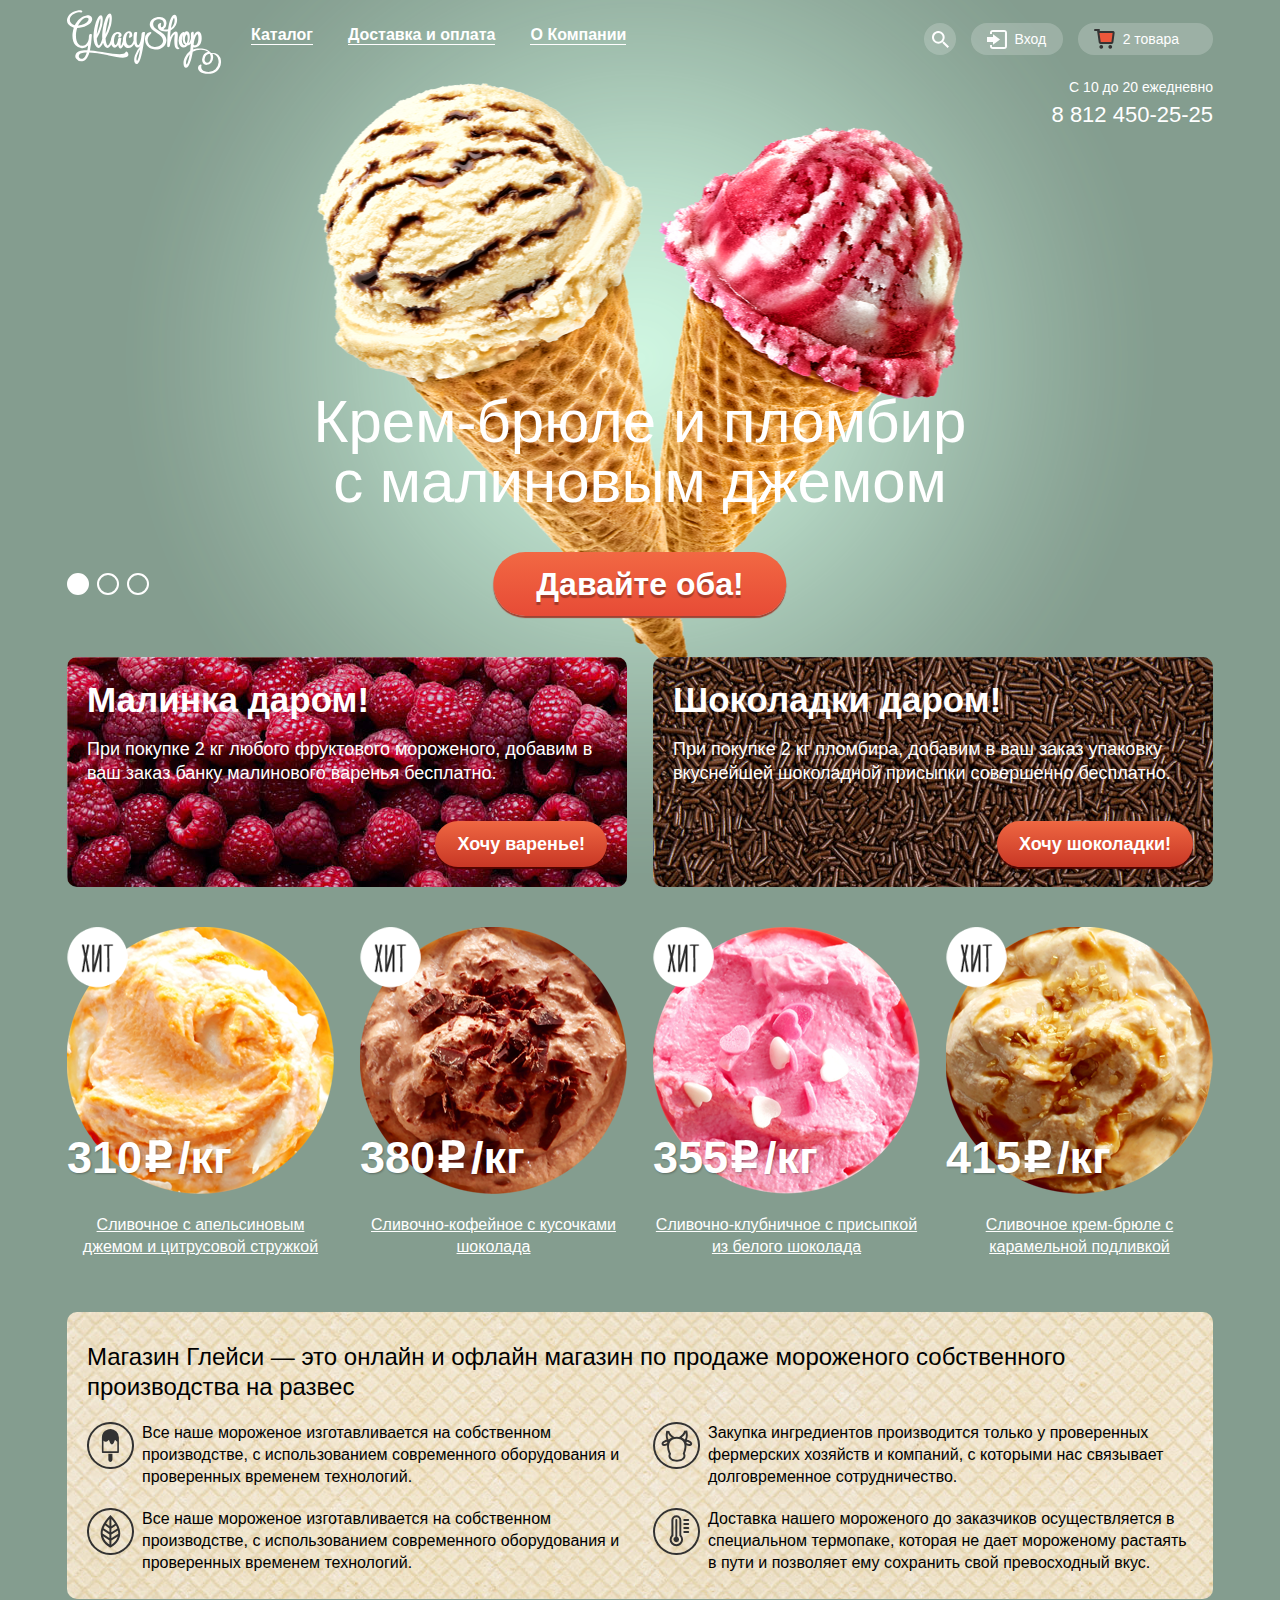
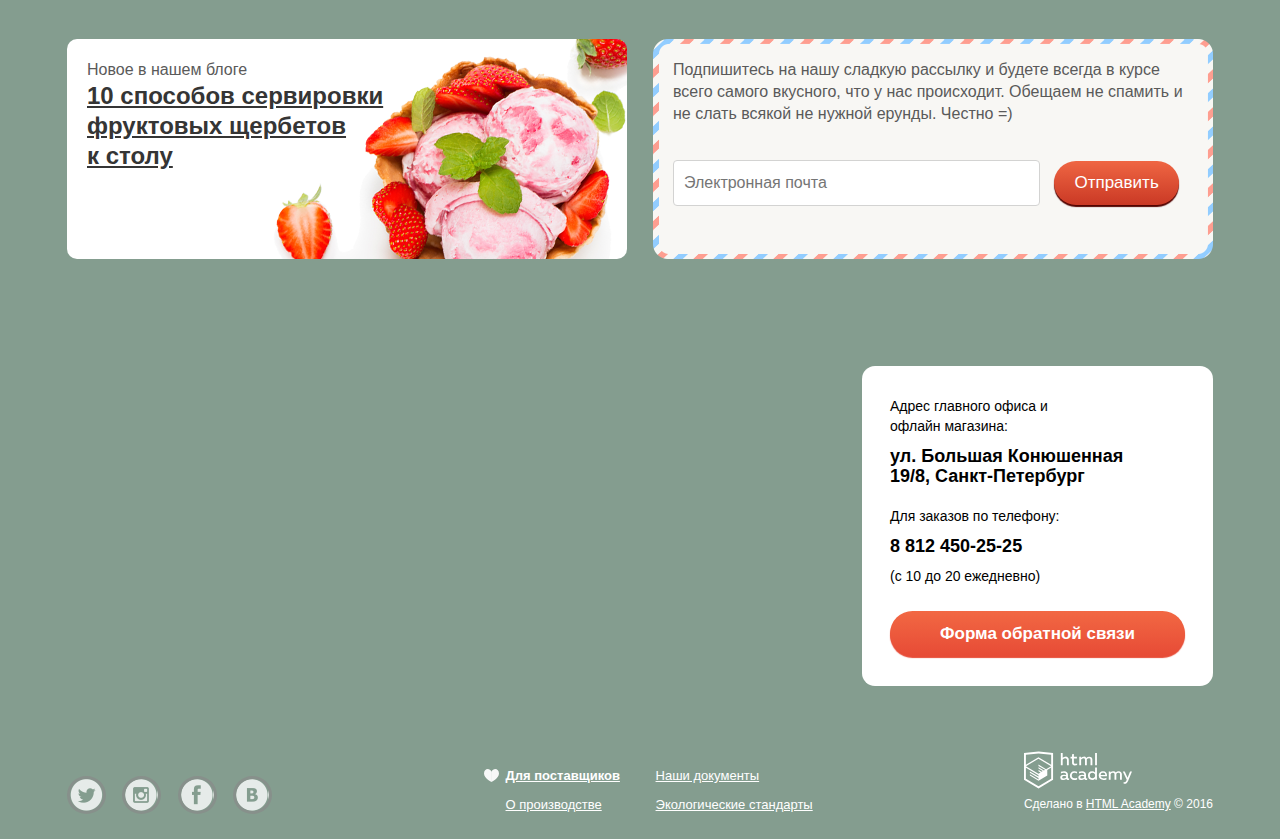
==== index.html @ 2c624aba "test" ====
<!DOCTYPE html>
<html lang="ru">
    <head>
        <meta charset="utf-8">
        <meta http-equiv="X-UA-Compatible" content="IE=edge">
        <title>Глейси - Главная</title>
        <link href="css/normalize.css" type="text/css" rel="stylesheet">
        <link rel="stylesheet" href="css/style.css">
    </head>
    <body class="index">

        <header class="main-header clear-fix">
            <div class="column-left clear-fix">
                <div class="logo column-left">
                    <img src="img/logo_gllacy.svg" width="154" height="64" alt="Глейси">
                </div> 
                <nav class="main-navigation column-left">
                    <ul class="main-menu">
                        <li class="main-menu-item menu-catalog">
                            <a href="#">Каталог</a>
                            <ul class="sub-menu">
                                <li><a href="#">Новинки</a></li>
                                <li><a href="catalog.html">Сливочное</a></li>
                                <li><a href="#">Щербеты</a></li>
                                <li><a href="#">Фруктовый лед</a></li>
                                <li><a href="#">Мелорин</a></li>
                            </ul>
                        </li>
                        <li class="main-menu-item"><a href="#">Доставка и оплата</a></li>
                        <li class="main-menu-item"><a href="#">О Компании</a></li>
                    </ul>
                </nav>
            </div>

            <div class="column-right">
                <div class="search-form-container">
                    <button class="search-form">
                        <form action="https://echo.htmlacademy.ru" method="post">
                            <input type="search" name="search-item" placeholder="Что ищем?">
                            <div class="dictation">Что ищем?</div>
                        </form>
                    </button>
                </div>

                <div class="user-account-container">
                    <button class="user-account">Вход
                        <form action="https://echo.htmlacademy.ru" method="post">
                            <input type="mail" name="user-mail" placeholder="Электронная почта">
                            <div class="dictation mail">Электронная почта</div>
                            <input type="password" name="user-password" placeholder="Пароль">
                            <div class="dictation password">Пароль</div>
                            <input class="btn" type="submit" value="Войти">
                            <a href="#">Забыли пароль?</a>
                            <a href="#">Новая регистрация</a>
                        </form>
                    </button>
                </div>

                <div class="user-cart-container">
                    <button class="user-cart">2 товара
                        <div class="user-cart-items clear-fix">
                            <table>
                                <tr class="user-cart-item">
                                    <td class="user-cart-item-remouve"></td>
                                    <td class="user-cart-item-image image1"></td>
                                    <td class="user-cart-item-title">Пломбир с апельсиновым джемом</td>
                                    <td class="user-cart-item-count">1,5 кг <span class="price">х 200 руб.</span></td>
                                    <td class="user-cart-item-price">300 руб.</td>
                                </tr>
                                <tr class="user-cart-item">
                                    <td class="user-cart-item-remouve"></td>
                                    <td class="user-cart-item-image image2"></td>
                                    <td class="user-cart-item-title">Клубничный пломбир с присыпкой из белого шоколада</td>
                                    <td class="user-cart-item-count">1,5 кг <span class="price">х 300 руб.</span></td>
                                    <td class="user-cart-item-price">450 руб.</td>
                                </tr>
                            </table>
                            <div class="user-cart-items-summary">
                                Итого: <span class="price">750</span> руб.
                            </div>
                            <a class="btn" href="#">Оформить заказ</a>
                        </div>
                    </button>
                </div>

                <div class="header-contacts">
                    <div class="date-range">С 10 до 20 ежедневно</div>
                    <div class="phone">8 812 450-25-25</div>
                </div>
            </div>
        </header>

        <main class="main-content">

            <div class="slider">
                <figure class="slider-image">
                    <img src="img/slide_1.png" width="1045" height="881" alt="Крем-брюле и пломбир с малиновым джемом">
                    <figcaption>Крем-брюле и пломбир с малиновым джемом</figcaption>
                </figure>
                <figure class="slider-image hidden">
                    <img src="img/slide_2.png" width="1046" height="845" alt="Шоколадный пломбир и лимонный сорбет">
                    <figcaption>Шоколадный пломбир и лимонный сорбет</figcaption>
                </figure>
                <figure class="slider-image hidden">
                    <img src="img/slide_3.png" width="1046" height="838" alt="Пломбир с помадкой и клубничный щербет">
                    <figcaption>Пломбир с помадкой и клубничный щербет</figcaption>
                </figure>
                <ul class="slider-toggle">
                    <li class="active"><a href="#"></a></li>
                    <li><a href="#"></a></li>
                    <li><a href="#"></a></li>
                </ul>
                <a href="#" class="btn slider-button">Давайте оба!</a>
            </div>

            <div class="promo-row clear-fix">
                <article class="column-left promo-item promo-1">
                    <h2 class="promo-title">Малинка даром!</h2>
                    <p class="promo-description">При покупке 2 кг любого фруктового мороженого, добавим в ваш заказ банку малинового варенья бесплатно.</p>
                    <a class="btn promo-button" href="#">Хочу варенье!</a>
                </article>
                <article class="column-right promo-item promo-2">
                    <h2 class="promo-title">Шоколадки даром!</h2>
                    <p class="promo-description">При покупке 2 кг пломбира, добавим в ваш заказ упаковку вкуснейшей шоколадной присыпки совершенно бесплатно.</p>
                    <a href="#" class="btn promo-button">Хочу шоколадки!</a>
                </article>
            </div>

            <div class="goods-row clear-fix">
                <article class="goods-item">
                    <div class="goods-item-hit"></div>
                    <img src="img/goods_item_1.png" width="267" height="267" alt="Сливочное с апельсиновым джемом и цитрусовой стружкой">
                    <div class="goods-item-price">
                        <span class="goods-item-price-value">310</span>
                        <span class="goods-item-price-valute rouble"></span>
                        <span class="goods-item-unity">/кг</span>
                    </div>
                    <a class="goods-item-title" href="#">Сливочное с апельсиновым джемом и цитрусовой стружкой</a>
                    <a class="quick-view" href="#quick_view">Быстрый просмотр</a>
                </article>

                <article class="goods-item">
                    <div class="goods-item-hit"></div>
                    <img src="img/goods_item_2.png" width="267" height="267" alt="Сливочно-кофейное с кусочками шоколада">
                    <div class="goods-item-price">
                        <span class="goods-item-price-value">380</span>
                        <span class="goods-item-price-valute rouble"></span>
                        <span class="goods-item-unity">/кг</span>
                    </div>
                    <a class="goods-item-title" href="#">Сливочно-кофейное с кусочками шоколада</a>
                    <a class="quick-view" href="#quick_view">Быстрый просмотр</a>
                </article>

                <article class="goods-item">
                    <div class="goods-item-hit"></div>
                    <img src="img/goods_item_3.png" width="267" height="267" alt="Сливочно-клубничное с присыпкой из белого шоколада">
                    <div class="goods-item-price">
                        <span class="goods-item-price-value">355</span>
                        <span class="goods-item-price-valute rouble"></span>
                        <span class="goods-item-unity">/кг</span>
                    </div>
                    <a class="goods-item-title" href="#">Сливочно-клубничное с присыпкой из белого шоколада</a>
                    <a class="quick-view" href="#quick_view">Быстрый просмотр</a>
                </article>

                <article class="goods-item">
                    <div class="goods-item-hit"></div>
                    <img src="img/goods_item_4.png" width="267" height="267" alt="Сливочное крем-брюле с карамельной подливкой">
                    <div class="goods-item-price">
                        <span class="goods-item-price-value">415</span>
                        <span class="goods-item-price-valute rouble"></span>
                        <span class="goods-item-unity">/кг</span>
                    </div>
                    <a class="goods-item-title" href="#">Сливочное крем-брюле с карамельной подливкой</a>
                    <a class="quick-view" href="#quick_view">Быстрый просмотр</a>
                </article>
            </div>

            <div class="shop-advantage">
                <p class="shop-advantage-main">Магазин Глейси  — это онлайн и офлайн магазин по продаже мороженого собственного производства на развес</p> 
                <ul class="clear-fix">
                    <li class="column-left">
                        <p class="shop-advantage-item icecream">Все наше мороженое изготавливается на собственном производстве, с использованием современного оборудования и проверенных временем технологий.</p>
                        <p class="shop-advantage-item leaf">Все наше мороженое изготавливается на собственном производстве, с использованием современного оборудования и проверенных временем технологий.</p>
                    </li>
                    <li class="column-right">
                        <p class="shop-advantage-item cow">Закупка ингредиентов  производится только у проверенных фермерских хозяйств и компаний, с которыми нас связывает долговременное сотрудничество.</p>
                        <p class="shop-advantage-item thermometer">Доставка нашего мороженого до заказчиков осуществляется в специальном термопаке, которая не дает мороженому растаять в пути и позволяет ему сохранить свой превосходный вкус.</p>
                    </li>
                </ul>
            </div>

            <div class="promo-row clear-fix">
                <div class="column-left promo-item promo-item-news">
                    <div>Новое в нашем блоге</div>
                    <a href="#">10  способов сервировки<br>фруктовых щербетов<br>к столу</a>
                </div>
                <div class="column-right promo-item promo-item-delivery">
                    <p>Подпишитесь на нашу сладкую рассылку и будете всегда в курсе всего самого вкусного, что у нас происходит. Обещаем не спамить и не слать всякой не нужной ерунды. Честно =)</p>
                    <form action="https://echo.htmlacademy.ru" method="post">
                        <input type="mail" name="user-mail" placeholder="Электронная почта">
                        <div class="dictation email">Электронная почта</div>
                        <button class="btn" type="submit">Отправить</button>
                    </form>
                </div>
            </div>

            <div class="map">
                <div class="map-container">
                    <iframe src="https://www.google.com/maps/embed?pb=!1m18!1m12!1m3!1d1998.598942412363!2d30.32089461564032!3d59.938796869048495!2m3!1f0!2f0!3f0!3m2!1i1024!2i768!4f13.1!3m3!1m2!1s0x4696310fca5ba729%3A0xea9c53d4493c879f!2zQm9sc2hheWEgS29ueXVzaGVubmF5YSB1bC4sIDE5LCBTYW5rdC1QZXRlcmJ1cmcsIOGDoOGDo-GDoeGDlOGDl-GDmCwgMTkxMTg2!5e0!3m2!1ska!2sge!4v1455931207963" width="1200" height="430" frameborder="0" style="border:0" allowfullscreen></iframe>
                </div>
                <div class="map-contacts">
                    <p class="map-contacts-address">
                        Адрес главного офиса и<br>
                        офлайн магазина:
                        <span>ул. Большая Конюшенная<br>
                        19/8, Санкт-Петербург</span>
                    </p>
                    <p class="map-contacts-phone">
                        Для заказов по телефону:
                        <span>8 812 450-25-25</span>
                        (с 10 до 20 ежедневно)
                    </p>
                    <button class="btn feedback">Форма обратной связи</button>
                </div>
            </div>
        </main>
        
        <footer class="main-footer clear-fix">

            <ul class="footer-social column-left">
                <li class="social-btn social-btn-twit"><a href="#">Твиттер</a></li>
                <li class="social-btn social-btn-inst"><a href="#">Инстаграм</a></li>
                <li class="social-btn social-btn-fb"><a href="#">Фейсбук</a></li>
                <li class="social-btn social-btn-vk"><a href="#">Вконтакте</a></li>
            </ul>

            <ul class="footer-info">
                <li>
                    <a href="#">Для поставщиков</a>
                    <a href="#">О производстве</a>
                </li>
                <li>
                    <a href="#">Наши документы</a>
                    <a href="#">Экологические стандарты</a>
                </li>
            </ul>

            <div class="footer-logo column-right">
                <a href="https://htmlacademy.ru">
                    <img src="img/log_htmlacademy.svg" width="108" height="38" alt="HTML Academy">
                </a>
                <p>Сделано в <a href="https://htmlacademy.ru">HTML Academy</a> © 2016</p>
            </div>

        </footer>

        <div class="modal-window" id="feedback-form">
            <div class="modal-content">
                <div class="close"></div>
                <p>Мы обязательно вам ответим!</p>
                <form action="https://echo.htmlacademy.ru" method="post" class="clear-fix">
                    <input type="text" name="user-name" placeholder="Как вас зовут?">
                    <div class="dictation user-name">Как вас зовут?</div>
                    <input type="mail" name="user-mail" placeholder="Ваша почта для ответа?">
                    <div class="dictation user-mail">Ваша почта для ответа?</div>
                    <textarea name="user-message" placeholder="Напишите что-нибудь..."></textarea>
                    <div class="dictation user-message">Напишите что-нибудь...</div>
                    <button type="submit">Отправить</button>
                </form>
            </div>
        </div>

        <script src="js/script.js"></script>
    </body>
</html>
---- css/style.css ----
.column-left {
    float: left;
}

.column-right {
    float: right;
}

.clear-fix:after {
    content: '';
    display: table;
    clear: both;
}

.hidden {
    display: none;
}

body {
    font-size: 16px;
    line-height: 22px;
    color: #000000;
    font-weight: normal;
    font-family: Roboto, Arial, sans-serif;
    padding-left: 27px;
    padding-right: 27px;
    width: 1146px;
    margin: 0 auto;
    background-color: #849d8f;
}

.index h2 {
    font-size: 35px;
    line-height: 43px;
    color: #ffffff;
    font-weight: bold;
}

.catalog h1 {
    font-size: 35px;
    line-height: 45px;
    color: #ffffff;
    font-weight: bold;
}





.main-header {
    position: relative;
    z-index: 2;
}

    .main-header .column-left {
    }

    .main-header .column-right {

    }

        .main-header .logo {
            margin-right: 15px;
            width: 154px;
            height: 70px;
            position: relative;
        }

            .main-header .logo img {
                width: 154px;
                height: 64px;
                position: absolute;
                top: 10px;
            }

        .main-header .main-navigation {
        }

            .main-navigation .main-menu {
                list-style-type: none;
                margin: 0;
                padding: 0;
                font-size: 0;
            }

                .main-menu .main-menu-item {
                    display: inline-block;
                    vertical-align: top;
                    padding: 19px 0;
                    line-height: 0;
                    position: relative;
                    margin-right: 5px;
                }

                .main-menu-item>a:after {
                    content: '';
                    display: block;
                    height: 1px;
                    box-shadow: 0 -4px 0 0 #fff;
                }

                .main-menu-item:hover>a:after {
                    content: '';
                    display: block;
                    height: 1px;
                    box-shadow: none;
                }

                .main-menu-item:hover>a {
                    background-color: #f7f6f3;
                    border-radius: 16px;
                    border-bottom: none;
                    color: #000;
                }

                .main-menu-item>a:active {
                    box-shadow: inset 0 1px 4px 0 #686868;
                }

                .main-menu-item>a {
                    display: block;
                    font-size: 16px;
                    line-height: 26px;
                    font-weight: bold;
                    color: #fff;
                    text-decoration: none;
                    padding: 3px 15px;
                }

                .main-menu .main-menu-item.active {
                    padding-top: 19px;
                    padding-bottom: 19px;
                }

                .main-menu .main-menu-item.active>a {
                    background-color: #d07058;
                    border-radius: 16px;
                    border-bottom: none;
                    color: #000;
                    
                    font-size: 16px;
                    line-height: 26px;
                    font-weight: bold;
                    color: #fff;
                    text-decoration: none;
                    cursor: pointer;
                }

                    .main-menu-item.active>a:after {
                        box-shadow: none;
                    }

                .main-menu-item:first-child {
                    z-index: 3
                }

                .main-menu-item:nth-child(2) {
                    z-index: 2;
                }

                .main-menu-item:nth-child(3) {
                    z-index: 1;
                }

                    .menu-catalog .sub-menu {
                        display: none;
                        list-style-type: none;
                        margin: 0;
                        padding: 8px 0 7px 0;

                        position: absolute;
                        top: 56px;
                        left: -7px;

                        background-color: #f8f7f4;
                        border-radius: 5px;

                        box-shadow: 0 20px 20px 0 rgba(0, 0, 0, 0.4);
                    }

                    .menu-catalog:hover .sub-menu {
                        display: block;
                    }

                        .sub-menu li {
                            font-size: 14px;
                            line-height: 24px;
                            font-weight: normal;
                            white-space: nowrap;
                            padding: 4px 21px;
                        }

                        .sub-menu li:first-child {
                            font-size: 14px;
                            line-height: 24px;
                            font-weight: bold;
                            padding-bottom: 3px;
                            margin-bottom: 3px;
                            position: relative;
                        }

                        .sub-menu li:first-child:after {
                            content: '';
                            display: block;
                            position: absolute;
                            bottom: -2px;
                            left: 6px;
                            width: 126px;
                            border-bottom: 1px solid #d1d0ce;
                        }

                        .sub-menu li:last-child {
                            padding-bottom: 0;
                        }

                            .sub-menu li a{
                                color: #000;
                                text-decoration: none;
                                
                            }

                            .sub-menu li:hover {
                                background-color: #fbded7;
                            }

                            .sub-menu li:active {
                                background-color: #f6b5a5;
                            }

                            .sub-menu li.active {
                                background-color: #d07058;
                            }

    .main-header .column-right {
        position: relative;
    }

        .main-header .search-form-container,
        .main-header .user-account-container,
        .main-header .user-cart-container {
            display: inline-block;
            vertical-align: middle;
            font-size: 0;
            line-height: 0;
            padding-top: 23px;
            padding-bottom: 15px;
        }

            .search-form-container:hover form,
            .user-account-container:hover form,
            .user-cart-container:hover .user-cart-items {
                display: block;
            }

            .main-header .search-form,
            .main-header .user-account,
            .main-header .user-cart {
                border: none;
                outline: none;
                background-color: rgba(255, 255, 255, 0.2);
            }

            .main-header .search-form {
                position: relative;
                background-image: url("../img/icon_search.svg");
                background-repeat: no-repeat;
                background-position: center;
                
                height: 32px;
                width: 32px;
                margin-right: 10px;
                border-radius: 50%;
            }

            .search-form-container:hover .search-form {
                background-image: url("../img/icon_search_hvr.svg");
                background-color: #fff;
            }

                .search-form form {
                    position: absolute;
                    z-index: 10;
                    right: 0;
                    top: 36px;

                    display: none;
                    padding: 17px 15px;
                    
                    border-radius: 5px;
                    background-color: #f8f7f4;

                    box-shadow: 0 20px 20px 0 rgba(0, 0, 0, 0.4);
                    cursor: default;
                }

                    .search-form input,
                    .user-account input[type="mail"],
                    .user-account input[type="password"] {
                        font-size: 16px;
                        line-height: 24px;
                        font-weight: bold;
                        color: #353535;

                        padding: 8px 12.5px;
                        border: 1px solid #d3d3d2;
                        border-radius: 4px;
                        width: 220px;
                    }

                    .search-form input::-webkit-input-placeholder,
                    .user-account input[type="mail"]::-webkit-input-placeholder,
                    .user-account input[type="password"]::-webkit-input-placeholder {
                        font-weight: normal;
                    }

                    .search-form input:hover,
                    .user-account input[type="mail"]:hover,
                    .user-account input[type="password"]:hover {
                        border: 2px solid #c7c6c5;
                        padding: 7px 11.5px;
                    }

                    .search-form input:focus,
                    .user-account input[type="mail"]:focus,
                    .user-account input[type="password"]:focus {
                        border: 2px solid #8fbdec;
                        padding: 7px 11.5px;
                    }

                    .search-form input:focus::-webkit-input-placeholder,
                    .user-account input[type="mail"]:focus::-webkit-input-placeholder,
                    .user-account input[type="password"]:focus::-webkit-input-placeholder {
                        color: transparent;
                    }

                    .search-form .dictation,
                    .user-account .dictation.mail,
                    .user-account .dictation.password {
                        font-size: 11px;
                        position: absolute;
                        left: 28.5px;
                        color: #8fbdec;
                        display: none;
                    }

                    .search-form .dictation {
                        top: 9px;
                    }

                    .user-account .dictation.mail {
                        top: 0;
                    }

                    .user-account .dictation.password {
                        top: 58px;
                    }

                    .search-form input:focus ~ .dictation,
                    .user-account input[type="mail"]:focus ~ .dictation.mail,
                    .user-account input[type="password"]:focus ~ .dictation.password {
                        display: block;
                    }

            .main-header .user-account {
                position: relative;
                border-radius: 16px;
                font-size: 14px;
                line-height: 24px;
                padding-top: 4px;
                padding-bottom: 4px;
                padding-right: 17px;
                padding-left: 44px;
                color: #fff;
                background-image: url("../img/icon_login.svg");
                background-repeat: no-repeat;
                background-position: 16px center;
                margin-right: 10px;
            }

            .user-account-container:hover .user-account {
                background-image: url("../img/icon_login_hvr.svg");
                background-color: #fff;
                color: #000;
            }

                .user-account form {
                    padding: 20px 16px 17px 16px;
                    background-color: #f8f7f4;
                    display: none;
                    position: absolute;
                    z-index: 10;
                    right: 0;
                    top: 36px;

                    border-radius: 5px;
                    box-shadow: 0 20px 20px 0 rgba(0, 0, 0, 0.4);
                    cursor: default;
                }

                    .user-account input[type="mail"],
                    .user-account input[type="password"] {
                        display: block;
                    }

                    .user-account input[type="mail"] {
                        margin-bottom: 15px;
                    }

                    .user-account input[type="password"] {
                        margin-bottom: 15px;
                    }

                    .user-account input[type="submit"] {
                        position: absolute;
                        left: 16px;
                        width: 102px;

                        padding: 5px 0;
                        font-size: 15px;
                        line-height: 26px;
                        font-weight: bold;

                        border: none;
                        border-radius: 18px;
                        background-image: linear-gradient(#f26843, #e54c38);
                        color: #fff;
                        box-shadow: 0 1px 1px 0 #cb695f;
                        outline: none;
                    }

                    .user-account input[type="submit"]:hover {
                        background-image: linear-gradient(#f58569, #ec6f5e);
                        box-shadow: 0 1px 1px 0 #c35348;
                    }

                    .user-account input[type="submit"]:active {
                        background-image: linear-gradient(#d84833, #e36c4b);
                        box-shadow: 0 -1px 1px #9b3527;
                    }
                

                    .user-account a {
                        display: block;
                        margin-left: 120px;
                        font-size: 13px;
                        line-height: 21px;
                        text-align: left;
                        color: #333;
                    }

                    .user-account a:hover {
                        color: #ec593c;
                    }

            .main-header .user-cart {
                position: relative;
                font-size: 14px;
                line-height: 24px;
                padding-top: 4px;
                padding-bottom: 4px;
                padding-right: 34px;
                padding-left: 45px;
                border-radius: 16px;
                color: #fff;
                background-image: url("../img/icon_cart_full.png");
                background-repeat: no-repeat;
                background-position: 16px center;
            }

            .user-cart-container:hover .user-cart {
                background-image: url("../img/icon_cart_full.png");
                background-color: #fff;
                color: #000;
            }
                .user-cart .user-cart-items {
                    display: none;
                    position: absolute;
                    right: 0;
                    top: 36px;
                    z-index: 10;
                    padding: 26px 15px 19px 15px;
                    background-color: #f8f7f4;

                    border-radius: 5px;
                    box-shadow: 0 20px 20px  rgba(0, 0, 0, 0.4);
                    cursor: default;
                }
                    .user-cart-items table {
                        margin-bottom: 15px;
                        width: 511px;
                    }

                        .user-cart .user-cart-item {
                            font-size: 13px;
                            line-height: 19px;
                            display: block;
                        }
                            .user-cart-items .user-cart-item:first-child {
                                margin-bottom: 20px;
                            }

                            .user-cart-item td {
                                color: #333;
                                font-size: 13px;
                                line-height: 19px;
                                vertical-align: baseline;
                                padding-top: 10px;
                            }

                            .user-cart-item .user-cart-item-remouve {
                                position: relative;
                                width: 18px;
                                cursor: pointer;
                                border: none;
                                outline: none;
                                height: 0;
                            }

                                .user-cart-item-remouve:after,
                                .user-cart-item-remouve:before {
                                    content: '';
                                    display: block;
                                    position: absolute;
                                    width: 16px;
                                    height: 2px;
                                    background-color: #404040;
                                    left: 0;
                                    top: 20px;
                                }

                                .user-cart-item-remouve:after {
                                    transform: rotate(45deg);
                                }

                                .user-cart-item-remouve:before {
                                    transform: rotate(-45deg);
                                }

                            .user-cart-item .user-cart-item-image {
                                width: 50px;
                                height: 33px;
                            }

                            .user-cart-item-image.image1 {
                                background-image: url("../img/icecream_1.png");
                                background-repeat: no-repeat;
                                background-position: center;
                            }

                            .user-cart-item-image.image2 {
                                background-image: url("../img/icecream_2.png");
                                background-repeat: no-repeat;
                                background-position: center;
                            }

                            .user-cart-item .user-cart-item-title {
                                width: 215px;
                                text-align: left;
                                padding-left: 10px;
                                padding-right: 10px;
                            }
                            .user-cart-item-count {
                                padding-left: 15px;
                                padding-right: 15px;
                            }

                                .user-cart-item-count .price {
                                    color: #808080;
                                }

                            .user-cart-item-price {
                                padding-left: 15px;
                                padding-right: 15px;
                            }

                        .user-cart-items .user-cart-items-summary {
                            border-top: 1px solid #cacac7;
                            font-size: 15px;
                            line-height: 21px;
                            font-weight: bold;
                            padding-top: 14px;
                            padding-bottom: 14px;
                            text-align: right;
                            color: #333;
                        }

                        .user-cart-items .btn {
                            float: right;
                            font-size: 15px;
                            line-height: 24px;
                            text-decoration: none;
                            font-weight: bold;
                            background-image: linear-gradient(#f26843, #e54c38);
                            box-shadow: 0 1px 1px 0 #cb695f;
                            padding: 5px 23px;
                            border-radius: 17px;
                            color: #fff;
                        }

                        .user-cart-items .btn:hover {
                            background-image: linear-gradient(#f58569, #ec6f5e);
                            box-shadow: 0 1px 1px 0 #c35348;
                        }

                        .user-cart-items .btn:active {
                            background-image: linear-gradient(#d84833, #e36c4b);
                            box-shadow: 0 -1px 1px #9b3527;
                            outline: none;
                        }

            .main-header .header-contacts {
                position: absolute;
                right: 0;
                top: 75px;
                text-align: right;
                width: 200px;
                color: #fff;
            }

                .header-contacts .date-range {
                    font-size: 14px;
                    line-height: 24px;
                }

                .header-contacts .phone {
                    font-size: 22px;
                    line-height: 32px;
                }

.main-content {
    position: relative;
}

    .main-content .slider {
        position: relative;
    }

        .main-content .slider-image {
            position: relative;
            height: 570px;
            margin-bottom: 0;
        }

            .slider-image img {
                width: 1045px;
                height: 881px;
                position: absolute;
                top: -87px;
                left: 50%;
                transform: translateX(-50%);
                z-index: -100;
            }

            .slider-image figcaption {
                position: absolute;
                left: 50%;
                top: 305px;

                font-size: 60px;
                line-height: 60.35px;
                color: #fff;

                width: 698px;
                transform: translateX(-50%);

                text-align: center;
            }

        .slider .slider-button {
            position: absolute;
            
            top: 465px;
            left: 50%;
            transform: translateX(-50%);

            font-size: 32px;
            line-height: 42px;
            font-weight: bold;
            text-decoration: none;
            padding: 11px 43px;

            border-radius: 32px;

            background-image: linear-gradient(#f26843, #e74b36);
            text-shadow: 0 3px 1px rgba(0, 0, 0, 0.3);
            box-shadow: 0 2px 1px #9e4334;
            color: #fff;

            text-align: center;
        }

        .slider .slider-button:hover {
            background-image: linear-gradient(#f58669, #ec6f5e);
            box-shadow: 0 2px 1px 0 #ac1000;
        }

        .slider .slider-button:active {
            background-image: linear-gradient(#d84732, #e1613e);
            box-shadow: 0 -2px 1px #952718;
        }

        .slider .slider-toggle {
            list-style-type: none;
            margin: 0;
            padding: 0;

            position: absolute;
            top: 486px;

            font-size: 0;
        }

            .slider-toggle li {
                display: inline-block;
                vertical-align: top;
                width: 18px;
                height: 18px;
                border: 2px solid #fff;
                border-radius: 50%;
                margin-right: 8px;
                cursor: pointer;
            }

            .slider-toggle li:first-child {
                background-color: #fff;
            }

            .slider-toggle li:last-child {
                margin-right: 0;
            }

            .slider-toggle li:hover {
                background-color: #b2c1b7;
            }

            .slider-toggle li:active {
                background-color: #fff;
            }

    .main-content .promo-row {
        width: 100%;
        margin-bottom: 40px;
        color: #fff;
    }

        .promo-row .promo-item {
            position: relative;
            width: 520px;
            height: 190px;
            padding: 20px;
            border-radius: 10px;
        }

        .promo-row .promo-1 {
            background-image: url("../img/bg_promo_1.jpg");
        }

        .promo-row .promo-2 {
            background-image: url("../img/bg_promo_2.jpg");
        }

            .promo-item .promo-title {
                font-size: 35px;
                line-height: 45px;
                color: #fff;
                margin: 0;
                margin-bottom: 15px;
            }

            .promo-item .promo-description {
                font-size: 18px;
                line-height: 24px;
                margin: 0;
            }

            .promo-item .promo-button {
                position: absolute;
                bottom: 20px;
                right: 20px;
                color: #fff;
                text-decoration: none;
                font-size: 18px;
                line-height: 28px;
                font-weight: bold;
                padding: 9px 22px;
                background-image: linear-gradient(#ef6742, #c83725);
                box-shadow: 0 2px 1px 0 #540400;
                border-radius: 23px;
            }

            .promo-item .promo-button:hover {
                background-image: linear-gradient(#f58669, #ec6f5e);
                box-shadow: 0 2px 1px #9d0c05;
            }

            .promo-item .promo-button:active {
                background-image: linear-gradient(#d84732, #e1613e);
                box-shadow: 0 -2px 1px #a52f1f;
            }

    .main-content .goods-row,
    .catalog-content .goods-row {
        margin-bottom: 20px;
    }

    .catalog-content .goods-row:last-child {
        margin-bottom: 0;
    }

        .goods-row .goods-item {
            float: left;
            width: 267px;
            height: 365px;
            margin-right: 26px;
            position: relative;
            font-size: 0;
            text-align: center;
        }

        .goods-row .goods-item:hover {
            background-color: rgba(255, 255, 255, 0.3);
            padding: 10px 0 0 0;
            text-align: center;
            border-radius: 4px;
            height: 355px;
            padding-left: 10px;
            padding-right: 10px;
            width: 247px;
        }

        .goods-item:hover img {
            width: 247px;
            height: 247px;
            margin-bottom: 0;
        }

        .goods-item:hover .goods-item-price {
            bottom: 112px;
            left: 10px;
        }

        .goods-row .goods-item:last-child {
            margin-right: 0;
        }

        .goods-item:hover .goods-item-hit {
            top: 10px;
            left: 10px;
        }

        .goods-item a.quick-view {
            display: none;
        }

        .goods-item:hover a.quick-view {
            display: inline-block;
            font-size: 15px;
            line-height: 24px;
            font-weight: bold;
            padding: 5px 27px;
            color: #fff;
            text-decoration: none;
            background-image: linear-gradient(#f26843, #e74b36);
            border-radius: 17px;
            box-shadow: 0 2px 1px #ab3f31;
            margin-bottom: 20px;
        }

        .goods-item a.quick-view:hover {
            background-image: linear-gradient(#f58569, #ec6f5e);
            box-shadow: 0 2px 1px #ac1000;
        }

        .goods-item a.quick-view:active {
            background-image: linear-gradient(#d74632, #e1613e);
            box-shadow: 0 2px 1px #952718;
        }

            .goods-item-hit {
                width: 61px;
                height: 61px;
                background-image: url("../img/hit.png");
                background-repeat: no-repeat;
                background-position: 0 0;
                position: absolute;
                top: 0;
                left: 0;
            }

            .goods-item img {
                margin-bottom: 15px;
            }

            .goods-item .goods-item-price {
                position: absolute;
                bottom: 107px;
                font-size: 0;
                font-weight: bold;
                color: #fff;
            }

                .goods-item-price .goods-item-price-value,
                .goods-item-price .goods-item-unity {
                    display: inline-block;
                    vertical-align: top;
                    line-height: 55px;
                    font-size: 45px;
                    text-shadow: 1px 1px 2px rgba(0, 0, 0, 0.3);
                }


                .goods-item-price .goods-item-price-valute {
                    display: inline-block;
                    vertical-align: top;
                    width: 36px;
                    height: 55px;
                    background-image: url("../img/rouble.svg");
                    background-repeat: no-repeat;
                    background-position: center;
                }


            .goods-item .goods-item-title {
                display: block;
                font-size: 16px;
                line-height: 22px;

                text-align: center;
                color: #fff;
                margin-top: -6px;
                margin-bottom: 10px;
            }

            .goods-item .goods-item-title:hover {
                color: #ffbc9e;
            }

    .main-content .shop-advantage {
        padding: 30px 20px 25px 20px;
        margin-bottom: 40px;
        background-image: url("../img/bg_advantage.jpg");
        border-radius: 10px;
    }

        .shop-advantage .shop-advantage-main {
            font-size: 24px;
            line-height: 30px;
            margin: 0;
            margin-bottom: 25px;
        }

        .shop-advantage ul {
            list-style-type: none;
            margin: 0;
            padding: 0;

            width: 100%;
        }

            .shop-advantage li {
                width: 540px;
            }

                .shop-advantage li p {
                    margin: 0;
                    font-size: 16px;
                    line-height: 22px;
                    padding-left: 55px;
                }

                .shop-advantage p:first-child {
                    margin-bottom: 20px;
                }

                .shop-advantage .icecream {
                    background-image: url("../img/icon_advantage_icecream.svg");
                }

                .shop-advantage .leaf {
                    background-image: url("../img/icon_advantage_leaf.svg");
                }

                .shop-advantage .cow {
                    background-image: url("../img/icon_advantage_cow.svg");
                }

                .shop-advantage .thermometer {
                    background-image: url("../img/icon_advantage_thermometer.svg");
                }

                .shop-advantage .icecream,
                .shop-advantage .leaf,
                .shop-advantage .cow,
                .shop-advantage .thermometer {
                    background-repeat: no-repeat;
                    background-position: 0 0;
                }

    .main-content .promo-row {
        
    }

        .promo-row .promo-item-news,
        .promo-row .promo-item-delivery {
            height: 180px;
            position: relative;
        }

        .promo-row .promo-item-news {
            background-image: url("../img/bg_promo_3.png");
            background-color: #fff;
            background-repeat: no-repeat;
            background-position: 175px -60px;
        }

            .promo-item-news div {
                font-size: 16px;
                line-height: 22px;
                color: #5a5a5a;
            }

            .promo-item-news a {
                font-size: 24px;
                line-height: 30px;
                font-weight: bold;
                color: #353535;
            }

            .promo-item-news a:hover {
                color: #ec593c;
            }
        
        .promo-row .promo-item-delivery {
            background-image: url("../img/bg_promo_4.png");
            background-repeat: no-repeat;
            background-size: contain;
            font-size: 16px;
            line-height: 22px;
            color: #5a5a5a;
        }


            .promo-item-delivery p {
                font-size: 16px;
                line-height: 22px;
                margin: 0;
                margin-bottom: 35px;
            }

            .promo-item-delivery input {
                font: 16px;
                line-height: 24px;
                padding: 10px;
                width: 345px;
                border-radius: 4px;
                outline: none;
                border: 1px solid #d3d3d2;
                margin-right: 10px;
                font-weight: bold;
            }

            .promo-item-delivery input::-webkit-input-placeholder {
                font-weight: normal;
            }

            .promo-item-delivery input:hover {
                border: 2px solid #c7c6c5;
                padding: 9px;
            }

            .promo-item-delivery input:focus {
                border: 2px solid #8fbdec;
                padding: 9px;
            }

            .promo-item-delivery button{
                font-size: 17px;
                line-height: 24px;
                color: #fff;
                background-image: linear-gradient(#ef6643, #ca3925);
                box-shadow: 0 2px 1px #540400;
                border: none;
                padding: 10px 20px;
                border-radius: 22px;
                outline: none;
            }

            .promo-item-delivery input:focus::-webkit-input-placeholder {
                color: transparent;
            }

            .promo-item-delivery input:focus ~ .dictation {
                display: block;
            }

            .dictation.email {
                position: absolute;
                top: 107px;
                display: none;
                font-size: 11px;
                line-height: 15px;
                padding-left: 10px;
                color: #5b9ddf;
            }

            .promo-item-delivery button:hover {
                background-image: linear-gradient(#f58669, #ec6f5e);
                box-shadow: 0 2px 1px #9d0c05;
            }

            .promo-item-delivery button:active {
                background-image: linear-gradient(#d84732, #e1613e);
                box-shadow: 0 -2px 1px #a52f1f;
            }

    .main-content .map {
        position: relative;
    }

        .map .map-container {
            height: 430px;
            position: absolute;
            top: 0;
            left: -27px; ;
        }

        .map .map-contacts {
            position: absolute;
            right: 0;
            top: 67px;
            padding: 30px 28px;
            background-color: #fff;
            border-radius: 13px;
        }

            .map-contacts p {
                margin: 0;
                font-size: 14px;
                line-height: 20px;
            }

            .map-contacts .map-contacts-address {
                margin-bottom: 20px;
            }

                .map-contacts span {
                    display: block;
                    font-size: 18px;
                    line-height: 24p;
                    font-weight: bold;
                }

                .map-contacts-address span {
                    margin-top: 10px;
                }

            .map-contacts .map-contacts-phone {
                margin-bottom: 25px;
            }

                .map-contacts-phone span {
                    margin-top: 10px;
                    margin-bottom: 10px;
                }

            .map-contacts > button {
                font-size: 17px;
                line-height: 24.3px;
                font-weight: bold;
                padding-top: 15px;
                padding-bottom: 15px;
                width: 100%;
            }

            .map .feedback {
                border: none;
                outline: none;
                font-size: 17px;
                line-height: 25px;
                font-weight: bold;
                color: #fff;
                background-image: linear-gradient(#f26843, #e74b36);
                box-shadow: 0 2px 1px #e74b36;
                padding: 10px 50px;
                border-radius: 37px;
            }

            .map .feedback:hover {
                background-image: linear-gradient(#f58569, #ec6f5e);;
                box-shadow: 0 2px 1px #c35348;
            }

            .map .feedback:hover {
                background-image: linear-gradient(#f58569, #ec6f5e);;
                box-shadow: 0 2px 1px #9b3527;
            }

    .index .modal-window {
        outline: 2px solid green;
        display: none;
        position: fixed;
        top: 0;
        left: 0;
        z-index: 3;
        width: 100%;
        height: 100%;
        overflow: auto;
        background-color: rgba(0, 0, 0, 0.4);
    }

        .modal-window .modal-content {
            position: absolute;
            top: 100px;
            left: 50%;
            transform: translateX(-240px);
            padding: 15px 25px 25px 25px;
            width: 430px;
            background-color: #f8f7f4;
            border-radius: 8px;
        }

            .modal-content p {
                margin: 0;
                margin-bottom: 20px;
                font-size: 24px;
                line-height: 30px;
            }

            .modal-content form {

            }

                .modal-content input {
                    display: block;
                    font-size: 16px;
                    line-height: 24px;
                    padding: 15px;
                    width: 236px;
                    margin-bottom: 20px;
                    border-radius: 3px;
                    outline: none;
                    border: 1px solid #d3d3d2;
                }

                .modal-content textarea {
                    display: block;
                    font-size: 16px;
                    line-height: 24px;
                    padding: 10px 15px;
                    width: 395px;
                    height: 135px;
                    margin-bottom: 25px;
                    border-radius: 3px;
                }

                .modal-content input::-webkit-input-placeholder,
                .modal-content textarea::-webkit-input-placeholder {
                    font-weight: normal;
                }

                .modal-content input:hover {
                    border: 2px solid #c7c6c5;
                    padding: 14px;
                }

                .modal-content textarea:hover {
                    border: 2px solid #c7c6c5;
                    padding: 9px 14px;
                }

                .modal-content input:focus {
                    border: 2px solid #8fbdec;
                    padding: 14px;
                }

                .modal-content textarea:focus {
                    border: 2px solid #8fbdec;
                    padding: 9px 14px;
                }

                .modal-content input:focus::-webkit-input-placeholder,
                .modal-content textarea:focus::-webkit-input-placeholder {
                    color: transparent;
                }

                .modal-content button {
                    float: right;
                    font-size: 18px;
                    line-height: 24px;
                    color: #fff;
                    outline: none;
                    border: none;
                    background-image: linear-gradient(#f26843, #e74c36);
                    box-shadow: 0 2px 1px #c9685d;
                    padding: 13px 33px;
                    border-radius: 22px;
                }

                .modal-content button:hover {
                    background-image: linear-gradient(#f58569, #ec6f5e);
                    box-shadow: 0 2px 1px #c35348;
                }

                .modal-content button:active {
                    background-image: linear-gradient(#d74632, #e1603e);
                    box-shadow: 0 -2px 1px #a42e1e;
                }

                .modal-content .close {
                    width: 22px;
                    height: 22px;
                    float: right;
                    position: relative;
                    cursor: pointer;
                }

                .modal-content .dictation.user-name,
                .modal-content .dictation.user-mail,
                .modal-content .dictation.user-message {
                    font-size: 11px;
                    position: absolute;
                    left: 41px;
                    color: #8fbdec;
                    display: none;
                }

                .modal-content .dictation.user-name {
                    top: 47px;
                }

                .modal-content .dictation.user-mail {
                    top: 123px;
                }

                .modal-content .dictation.user-message {
                    top: 199px;
                }

                .modal-content input:focus[type="text"] ~ .user-name,
                .modal-content input:focus[type="mail"] ~ .user-mail,
                .modal-content textarea:focus ~ .user-message {
                    display: block;
                }

                    .modal-content .close:after,
                    .modal-content .close:before {
                        content: '';
                        display: block;
                        height: 1px;
                        width: 100%;
                        border-bottom: 2px solid #000;
                        position: absolute;
                        top: 10px;
                    }

                    .modal-content .close:after {
                        transform: rotate(45deg);
                    }

                    .modal-content .close:before {
                        transform: rotate(-45deg);
                    }

.main-footer {
    width: 100%;
    text-align: center;
    padding-bottom: 25px;
    margin-top: 472px;
}

    .main-footer .footer-social,
    .main-footer .footer-info {
        list-style-type: none;
        margin: 0;
        padding: 0;
    }

    .main-footer .footer-social {
        margin-top: 45px;
    }

        .footer-social li {
            display: inline-block;
            vertical-align: middle;
        }

            .footer-social li {
                border-radius: 50%;
                border: 3px solid #87908b;
                margin-right: 12px;
            }

                .footer-social a {
                    font-size: 0;
                    display: block;
                    width: 33px;
                    height: 32px;
                    background-repeat: no-repeat;
                    background-position: center;
                }

            .footer-social li:last-child {
                margin-right: 0;
            }

            .social-btn-twit a {
                background-image: url("../img/icon_tw.png");
            }

            .social-btn-inst {
                background-image: url("../img/icon_inst.png");
            }

            .social-btn-fb {
                background-image: url("../img/icon_fb.png");
            }

            .social-btn-vk {
                background-image: url("../img/icon_vk.png");
            }

            .social-btn-twit:hover {
                background-image: url("../img/icon_tw_hvr.png");
            }

    .main-footer .footer-info {
        display: inline-block;
        margin-top: 35px;

        font-size: 13px;
        line-height: 19px;

        text-align: left;
        background-image: url("../img/icon_heart.svg");
        background-repeat: no-repeat;
        background-position: 0 3px;
    }

        .footer-info li {
            display: inline-block;
            vertical-align: top;
        }

            .footer-info li:first-child {
                padding-left: 22px;
                margin-right: 32px;
            }

            .footer-info a {
                display: block;
                color: #fff;
            }

            .footer-info a:hover {
                color: #ffbc9e;
            }

            .footer-info li:first-child a:first-child {
                font-weight: bold;
            }

            .footer-info a:first-child {
                margin-bottom: 10px;
            }

    .main-footer .footer-logo {
        text-align: left;
        margin-top: 20px;
    }

        .footer-logo p {
            margin: 0;
            font-size: 12px;
            line-height: 18px;
            color: #fff;
        }

        .footer-logo a {
            color: #fff;
        }

        .footer-logo a:hover {
            color: #ffbc9e;
        }


.catalog {

}

    .catalog .main-header {
        margin-bottom: 25px;
    }

    .catalog .catalog-content {

    }

        .catalog-content .breadcrumbs {
            display: inline-block;
            list-style-type: none;
            margin: 0;
            margin-bottom: 5px;
            padding: 0;
        }

            .breadcrumbs-item {
                display: inline-block;
                vertical-align: top;
                font-size: 14px;
                line-height: 20px;
                padding-right: 22px;
                color: #fff;
                position: relative;
            }

            .breadcrumbs-item:last-child {
                padding-right: 0;
            }

                .breadcrumbs-item a {
                    color: #fff;
                    text-decoration: none;
                    display: block;
                    border-bottom: 1px solid #fff;
                }

                    .breadcrumbs-item:not(:active) a:after {
                        content: "»";
                        display: block;
                        position: absolute;
                        right: 5px;
                        top: 0;
                    }

                

        .catalog-content .catalog-header {
            color: #fff;
            margin: 0;
            margin-bottom: 20px;
            font-size: 35px;
            line-height: 45px;
            font-weight: bold;
        }

        .catalog-content .catalog-filter {
            outline: 2px solid red;
            margin-bottom: 40px;
        }

            .catalog-filter .catalog-filter-row {
                outline: 2px solid blue;
            }

            .catalog-filter .catalog-filter-row:first-child {
                margin-bottom: 15px;
            }

                .catalog-filter-row .catalog-filter-item {
                    outline: 2px solid green;
                    display: inline-block;
                    vertical-align: top;
                    margin-right: 15px;
                }

                .catalog-filter-row .catalog-filter-item:last-child {
                    margin-right: 0;
                }

                    .catalog-filter-item .richness,
                    .catalog-filter-item .fillers {
                        font-size: 0;
                    }

                    .catalog-filter-item label {
                        display: inline-block;
                        vertical-align: middle;
                        font-size: 14px;
                        line-height: 20px;
                        padding-left: 15px;
                        margin-bottom: 5px;
                        color: #fff;
                    }

                    .catalog-filter-item legend {
                        font-size: 14px;
                        line-height: 20px;
                        padding-left: 15px;
                        margin-bottom: 5px;
                        color: #fff;
                    }

                    .catalog-filter-item select {
                        font-size: 16px;
                        line-height: 26px;

                        padding-left: 15px;
                        padding-top: 5px;
                        padding-bottom: 5px;

                        background-color: #CCE4F7;
                        border-radius: 18px;
                        color: #fff;

                        outline: none;
                        border: none;
                    }

                    .catalog-filter-item option {
                        font-size: 16px;
                        line-height: 26px;
                    }

                    .richness .fieldset-item {
                        outline: 2px solid yellow;
                        display: inline-block;
                        vertical-align: top;
                        padding-left: 18px;
                        padding-top: 4px;
                        padding-bottom: 3px;
                    }

                    .richness .fieldset-item:first-of-type {
                        padding-left: 15px;
                    }

                        .fieldset-item input {
                            vertical-align: middle;
                        }

                        .richness .fieldset-item label {
                            margin: 0;
                            vertical-align: middle;
                        }

                    .catalog-filter-item .price-range-controls {
                        outline: 2px solid yellow;
                        width: 188px;
                        position: relative;
                        padding: 12px 16px;
                        background-color: rgba(255, 255, 255, 0.2);
                        border-radius: 18px;
                    }

                        .price-range-controls .scale {
                            height: 4px;
                            background-color: rgba(255, 255, 255, 0.5);

                        }

                            .price-range-controls .bar {
                                width: 40%;
                                height: 4px;
                                margin-left: 10%;
                                background-color: #fff;
                            }

                        .price-range-controls .range-toggle {
                            position: absolute;
                            top: 50%;
                            atransform: translateY(50%);
                            width: 20px;
                            height: 20px;
                            background-color: #fff;
                            border-radius: 50%;
                            cursor: pointer;
                        }

                        .range-toggle.range-toggle-min {
                            left: 16%;
                            transform: translate(-50%, -50%);
                        }

                        .range-toggle.range-toggle-max {
                            right: 50%;
                            transform: translate(50%, -50%);
                        }

                    .catalog-filter-item fieldset {
                        border: none;
                    }

                    .catalog-filter-item .fillers {
                        outline: 2px solid yellow;
                        display: inline-block;
                        vertical-align: top;
                        margin-right: 10px;
                    }

                        .fillers .fieldset-item {
                            display: inline-block;
                            vertical-align: top;
                            padding-left: 20px;
                        }

                        .fillers .fieldset-item:first-of-type {
                            padding-left: 15px;
                        }

                    .catalog-filter-item button {
                        vertical-align: bottom;
                        width: 146px;
                    }

    .catalog-content .goods {
        margin-bottom: 75px;
    }

    .catalog-content .pagination {
        outline: 2px solid red;
        list-style-type: none;
        margin: 0;
        padding: 0;

        float: right;
    }

        .pagination li {
            outline: 2px solid blue;
            display: inline-block;
            vertical-align: top;
            font-size: 16px;
            line-height: 22px;
            margin-left: 15px;
        }

    .catalog .main-footer {
        margin-top: 40px;
    }
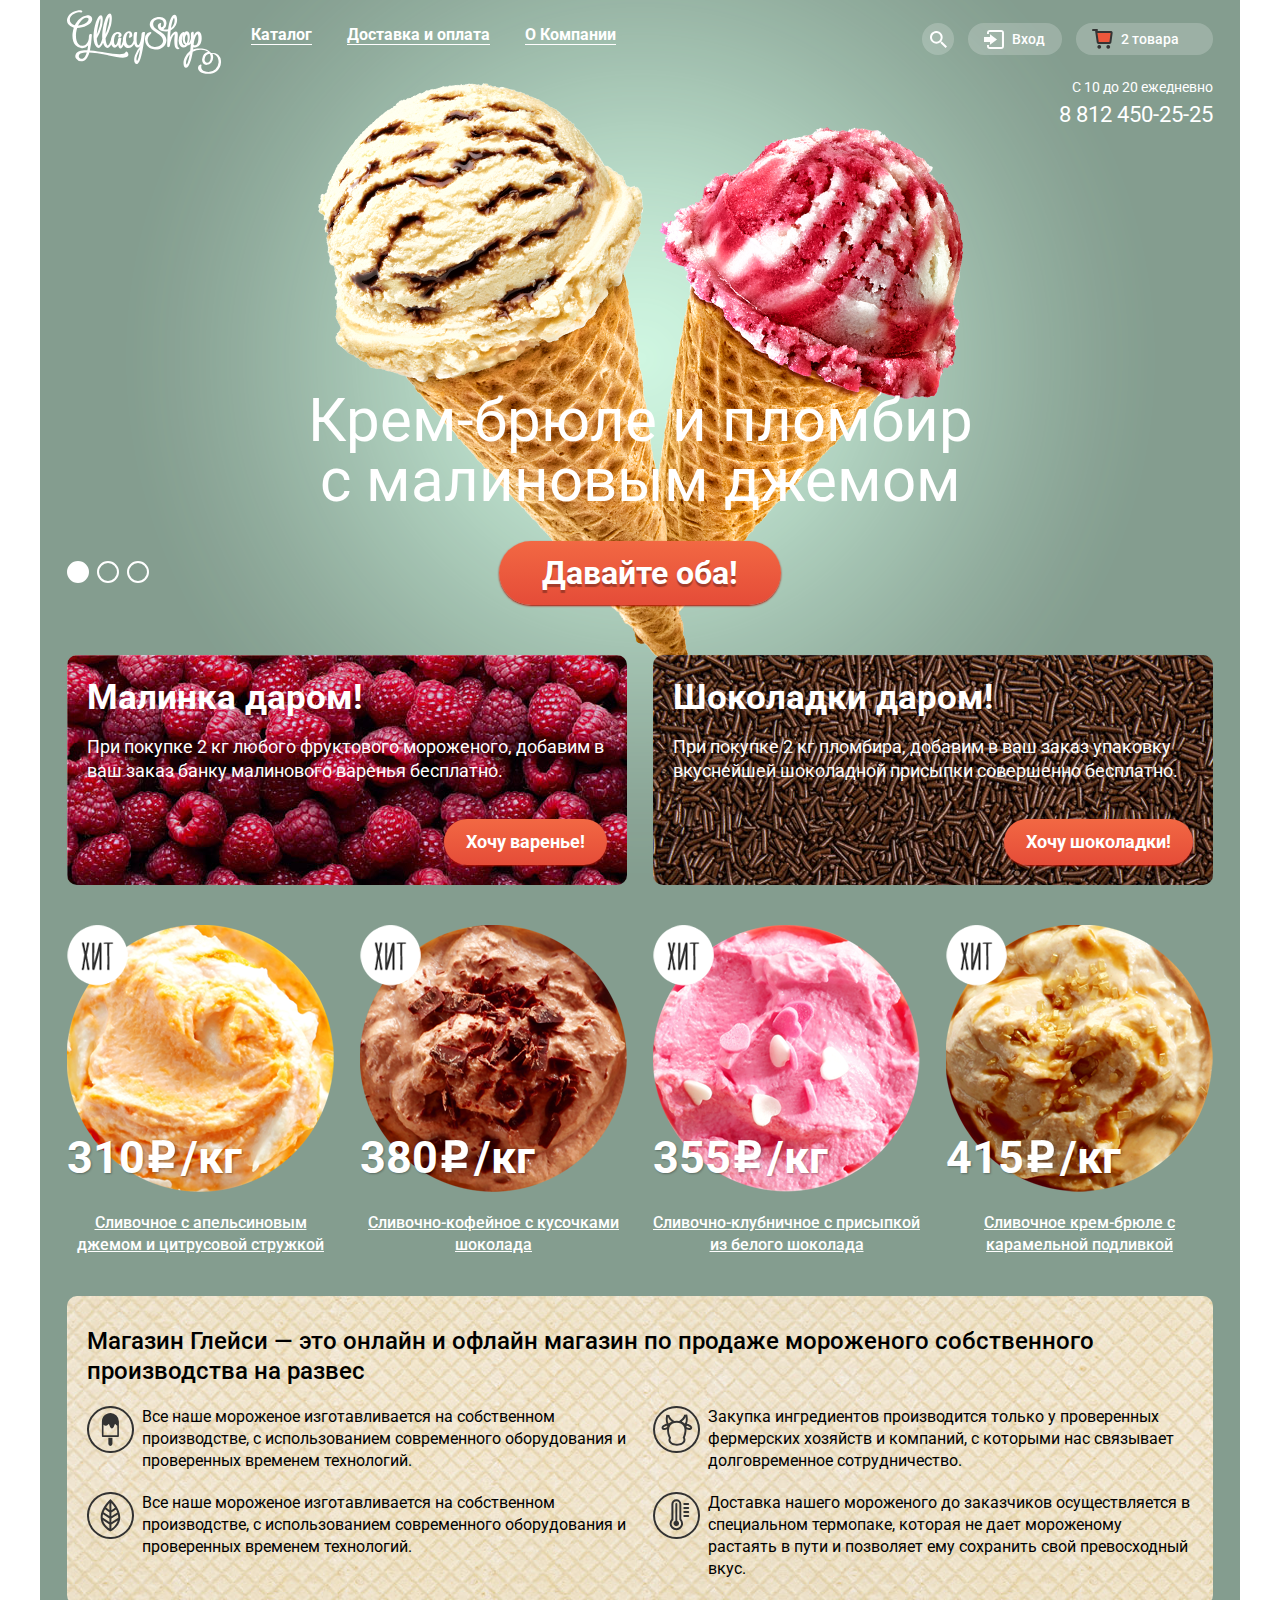
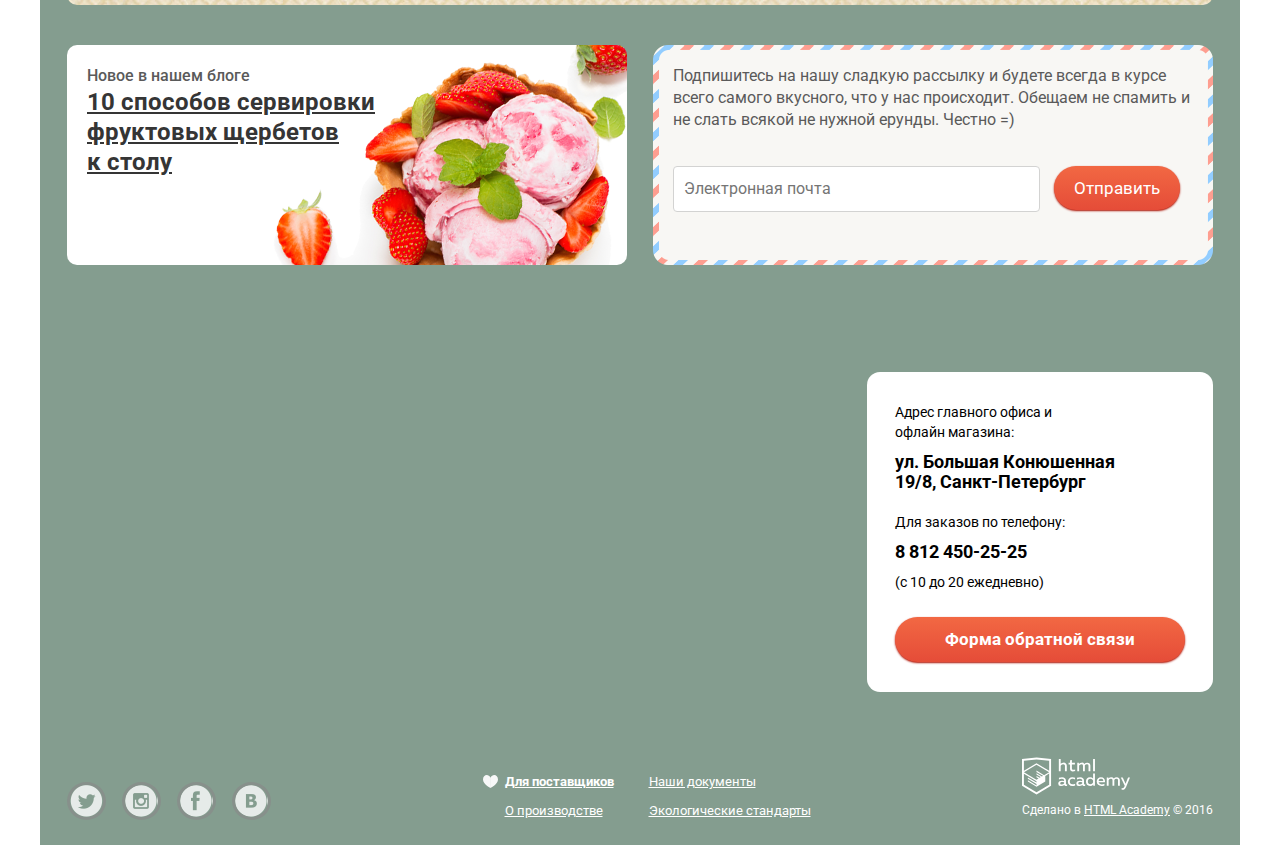
==== commit e8723051: "project" ====
--- a/index.html
+++ b/index.html
@@ -5,272 +5,285 @@
         <meta http-equiv="X-UA-Compatible" content="IE=edge">
         <title>Глейси - Главная</title>
         <link href="css/normalize.css" type="text/css" rel="stylesheet">
+        <link href='https://fonts.googleapis.com/css?family=Roboto:400,500,700&subset=latin,cyrillic' rel='stylesheet' type='text/css'>
         <link rel="stylesheet" href="css/style.css">
     </head>
     <body class="index">
 
-        <header class="main-header clear-fix">
-            <div class="column-left clear-fix">
-                <div class="logo column-left">
-                    <img src="img/logo_gllacy.svg" width="154" height="64" alt="Глейси">
-                </div> 
-                <nav class="main-navigation column-left">
-                    <ul class="main-menu">
-                        <li class="main-menu-item menu-catalog">
-                            <a href="#">Каталог</a>
-                            <ul class="sub-menu">
-                                <li><a href="#">Новинки</a></li>
-                                <li><a href="catalog.html">Сливочное</a></li>
-                                <li><a href="#">Щербеты</a></li>
-                                <li><a href="#">Фруктовый лед</a></li>
-                                <li><a href="#">Мелорин</a></li>
-                            </ul>
+        <input type="radio" name="slider" id="btn-1" checked>
+        <input type="radio" name="slider" id="btn-2">
+        <input type="radio" name="slider" id="btn-3">
+
+        <div class="site-wrapper">
+            <header class="main-header clear-fix">
+                <div class="column-left clear-fix">
+                    <div class="logo column-left">
+                        <img src="img/logo_gllacy.svg" width="154" height="64" alt="Глейси">
+                    </div> 
+                    <nav class="main-navigation column-left">
+                        <ul class="main-menu">
+                            <li class="main-menu-item menu-catalog">
+                                <a href="#">Каталог</a>
+                                <ul class="sub-menu">
+                                    <li><a href="#">Новинки</a></li>
+                                    <li><a href="catalog.html">Сливочное</a></li>
+                                    <li><a href="#">Щербеты</a></li>
+                                    <li><a href="#">Фруктовый лед</a></li>
+                                    <li><a href="#">Мелорин</a></li>
+                                </ul>
+                            </li>
+                            <li class="main-menu-item"><a href="#">Доставка и оплата</a></li>
+                            <li class="main-menu-item"><a href="#">О Компании</a></li>
+                        </ul>
+                    </nav>
+                </div>
+
+                <div class="column-right">
+                    <div class="search-form-container">
+                        <div class="search-form">
+                            <form action="https://echo.htmlacademy.ru" method="post">
+                                <input type="search" name="search-item" placeholder="Что ищем?">
+                                <div class="dictation">Что ищем?</div>
+                            </form>
+                        </div>
+                    </div>
+
+                    <div class="user-account-container">
+                        <div class="user-account">Вход
+                            <form action="https://echo.htmlacademy.ru" method="post">
+                                <input type="text" name="user-mail" placeholder="Электронная почта">
+                                <div class="dictation mail">Электронная почта</div>
+                                <input type="password" name="user-password" placeholder="Пароль">
+                                <div class="dictation password">Пароль</div>
+                                <input class="btn" type="submit" value="Войти">
+                                <a href="#">Забыли пароль?</a>
+                                <a href="#">Новая регистрация</a>
+                            </form>
+                        </div>
+                    </div>
+
+                    <div class="user-cart-container">
+                        <div class="user-cart">2 товара
+                            <div class="user-cart-items clear-fix">
+                                <table>
+                                    <tr class="user-cart-item">
+                                        <td class="user-cart-item-remouve"></td>
+                                        <td class="user-cart-item-image image1"></td>
+                                        <td class="user-cart-item-title">Пломбир с апельсиновым джемом</td>
+                                        <td class="user-cart-item-count">1,5 кг <span class="price">х 200 руб.</span></td>
+                                        <td class="user-cart-item-price">300 руб.</td>
+                                    </tr>
+                                    <tr class="user-cart-item">
+                                        <td class="user-cart-item-remouve"></td>
+                                        <td class="user-cart-item-image image2"></td>
+                                        <td class="user-cart-item-title">Клубничный пломбир с присыпкой из белого шоколада</td>
+                                        <td class="user-cart-item-count">1,5 кг <span class="price">х 300 руб.</span></td>
+                                        <td class="user-cart-item-price">450 руб.</td>
+                                    </tr>
+                                </table>
+                                <div class="user-cart-items-summary">
+                                    Итого: <span class="price">750</span> руб.
+                                </div>
+                                <a class="btn" href="#">Оформить заказ</a>
+                            </div>
+                        </div>
+                    </div>
+
+                    <div class="header-contacts">
+                        <div class="date-range">С 10 до 20 ежедневно</div>
+                        <div class="phone">8 812 450-25-25</div>
+                    </div>
+                </div>
+            </header>
+
+            <main class="main-content">
+
+                <div class="slider">
+                    <div class="slider-item slider-1">
+                        <div class="slider-title">Крем-брюле и пломбир с малиновым джемом</div>
+                        <a href="#" class="btn slider-button">Давайте оба!</a>
+                    </div>
+                    <div class="slider-item slider-2">
+                        <div class="slider-title">Шоколадный пломбир и лимонный сорбет</div>
+                        <a href="#" class="btn slider-button">Давайте оба!</a>
+                    </div>
+                    <div class="slider-item slider-3">
+                        <div class="slider-title">Пломбир с помадкой и клубничный щербет</div>
+                        <a href="#" class="btn slider-button">Давайте оба!</a>
+                    </div>
+                    <div class="slider-toggle">
+                        <label for="btn-1"></label>
+                        <label for="btn-2"></label>
+                        <label for="btn-3"></label>
+                    </div>
+                </div>
+
+                <div class="promo-row clear-fix">
+                    <article class="column-left promo-item promo-1">
+                        <h2 class="promo-title">Малинка даром!</h2>
+                        <p class="promo-description">При покупке 2 кг любого фруктового мороженого, добавим в ваш заказ банку малинового варенья бесплатно.</p>
+                        <a class="btn promo-button" href="#">Хочу варенье!</a>
+                    </article>
+                    <article class="column-right promo-item promo-2">
+                        <h2 class="promo-title">Шоколадки даром!</h2>
+                        <p class="promo-description">При покупке 2 кг пломбира, добавим в ваш заказ упаковку вкуснейшей шоколадной присыпки совершенно бесплатно.</p>
+                        <a href="#" class="btn promo-button">Хочу шоколадки!</a>
+                    </article>
+                </div>
+
+                <div class="goods-row clear-fix">
+                    <article class="goods-item">
+                        <div class="goods-item-hit"></div>
+                        <img src="img/goods_item_1.png" width="267" height="267" alt="Сливочное с апельсиновым джемом и цитрусовой стружкой">
+                        <div class="goods-item-price">
+                            <span class="goods-item-price-value">310</span>
+                            <span class="goods-item-price-valute rouble"></span>
+                            <span class="goods-item-unity">/кг</span>
+                        </div>
+                        <a class="goods-item-title" href="#">Сливочное с апельсиновым джемом и цитрусовой стружкой</a>
+                        <div class="quick-button">
+                            <a class="quick-view" href="#quick_view">Быстрый просмотр</a>
+                        </div>
+                    </article>
+
+                    <article class="goods-item">
+                        <div class="goods-item-hit"></div>
+                        <img src="img/goods_item_2.png" width="267" height="267" alt="Сливочно-кофейное с кусочками шоколада">
+                        <div class="goods-item-price">
+                            <span class="goods-item-price-value">380</span>
+                            <span class="goods-item-price-valute rouble"></span>
+                            <span class="goods-item-unity">/кг</span>
+                        </div>
+                        <a class="goods-item-title" href="#">Сливочно-кофейное с кусочками шоколада</a>
+                        <div class="quick-button">
+                            <a class="quick-view" href="#quick_view">Быстрый просмотр</a>
+                        </div>
+                    </article>
+
+                    <article class="goods-item">
+                        <div class="goods-item-hit"></div>
+                        <img src="img/goods_item_3.png" width="267" height="267" alt="Сливочно-клубничное с присыпкой из белого шоколада">
+                        <div class="goods-item-price">
+                            <span class="goods-item-price-value">355</span>
+                            <span class="goods-item-price-valute rouble"></span>
+                            <span class="goods-item-unity">/кг</span>
+                        </div>
+                        <a class="goods-item-title" href="#">Сливочно-клубничное с присыпкой из белого шоколада</a>
+                        <div class="quick-button">
+                            <a class="quick-view" href="#quick_view">Быстрый просмотр</a>
+                        </div>
+                    </article>
+
+                    <article class="goods-item">
+                        <div class="goods-item-hit"></div>
+                        <img src="img/goods_item_4.png" width="267" height="267" alt="Сливочное крем-брюле с карамельной подливкой">
+                        <div class="goods-item-price">
+                            <span class="goods-item-price-value">415</span>
+                            <span class="goods-item-price-valute rouble"></span>
+                            <span class="goods-item-unity">/кг</span>
+                        </div>
+                        <a class="goods-item-title" href="#">Сливочное крем-брюле с карамельной подливкой</a>
+                        <div class="quick-button">
+                            <a class="quick-view" href="#quick_view">Быстрый просмотр</a>
+                        </div>
+                    </article>
+                </div>
+
+                <div class="shop-advantage">
+                    <p class="shop-advantage-main">Магазин Глейси  — это онлайн и офлайн магазин по продаже мороженого собственного производства на развес</p> 
+                    <ul class="clear-fix">
+                        <li class="column-left">
+                            <p class="shop-advantage-item icecream">Все наше мороженое изготавливается на собственном производстве, с использованием современного оборудования и проверенных временем технологий.</p>
+                            <p class="shop-advantage-item leaf">Все наше мороженое изготавливается на собственном производстве, с использованием современного оборудования и проверенных временем технологий.</p>
                         </li>
-                        <li class="main-menu-item"><a href="#">Доставка и оплата</a></li>
-                        <li class="main-menu-item"><a href="#">О Компании</a></li>
+                        <li class="column-right">
+                            <p class="shop-advantage-item cow">Закупка ингредиентов  производится только у проверенных фермерских хозяйств и компаний, с которыми нас связывает долговременное сотрудничество.</p>
+                            <p class="shop-advantage-item thermometer">Доставка нашего мороженого до заказчиков осуществляется в специальном термопаке, которая не дает мороженому растаять в пути и позволяет ему сохранить свой превосходный вкус.</p>
+                        </li>
                     </ul>
-                </nav>
-            </div>
-
-            <div class="column-right">
-                <div class="search-form-container">
-                    <button class="search-form">
+                </div>
+
+                <div class="promo-row clear-fix">
+                    <div class="column-left promo-item promo-item-news">
+                        <div>Новое в нашем блоге</div>
+                        <a href="#">10  способов сервировки<br>фруктовых щербетов<br>к столу</a>
+                    </div>
+                    <div class="column-right promo-item promo-item-delivery">
+                        <p>Подпишитесь на нашу сладкую рассылку и будете всегда в курсе всего самого вкусного, что у нас происходит. Обещаем не спамить и не слать всякой не нужной ерунды. Честно =)</p>
                         <form action="https://echo.htmlacademy.ru" method="post">
-                            <input type="search" name="search-item" placeholder="Что ищем?">
-                            <div class="dictation">Что ищем?</div>
+                            <input type="text" name="user-mail" placeholder="Электронная почта">
+                            <div class="dictation email">Электронная почта</div>
+                            <button class="btn" type="submit">Отправить</button>
                         </form>
-                    </button>
-                </div>
-
-                <div class="user-account-container">
-                    <button class="user-account">Вход
-                        <form action="https://echo.htmlacademy.ru" method="post">
-                            <input type="mail" name="user-mail" placeholder="Электронная почта">
-                            <div class="dictation mail">Электронная почта</div>
-                            <input type="password" name="user-password" placeholder="Пароль">
-                            <div class="dictation password">Пароль</div>
-                            <input class="btn" type="submit" value="Войти">
-                            <a href="#">Забыли пароль?</a>
-                            <a href="#">Новая регистрация</a>
-                        </form>
-                    </button>
-                </div>
-
-                <div class="user-cart-container">
-                    <button class="user-cart">2 товара
-                        <div class="user-cart-items clear-fix">
-                            <table>
-                                <tr class="user-cart-item">
-                                    <td class="user-cart-item-remouve"></td>
-                                    <td class="user-cart-item-image image1"></td>
-                                    <td class="user-cart-item-title">Пломбир с апельсиновым джемом</td>
-                                    <td class="user-cart-item-count">1,5 кг <span class="price">х 200 руб.</span></td>
-                                    <td class="user-cart-item-price">300 руб.</td>
-                                </tr>
-                                <tr class="user-cart-item">
-                                    <td class="user-cart-item-remouve"></td>
-                                    <td class="user-cart-item-image image2"></td>
-                                    <td class="user-cart-item-title">Клубничный пломбир с присыпкой из белого шоколада</td>
-                                    <td class="user-cart-item-count">1,5 кг <span class="price">х 300 руб.</span></td>
-                                    <td class="user-cart-item-price">450 руб.</td>
-                                </tr>
-                            </table>
-                            <div class="user-cart-items-summary">
-                                Итого: <span class="price">750</span> руб.
-                            </div>
-                            <a class="btn" href="#">Оформить заказ</a>
-                        </div>
-                    </button>
-                </div>
-
-                <div class="header-contacts">
-                    <div class="date-range">С 10 до 20 ежедневно</div>
-                    <div class="phone">8 812 450-25-25</div>
-                </div>
-            </div>
-        </header>
-
-        <main class="main-content">
-
-            <div class="slider">
-                <figure class="slider-image">
-                    <img src="img/slide_1.png" width="1045" height="881" alt="Крем-брюле и пломбир с малиновым джемом">
-                    <figcaption>Крем-брюле и пломбир с малиновым джемом</figcaption>
-                </figure>
-                <figure class="slider-image hidden">
-                    <img src="img/slide_2.png" width="1046" height="845" alt="Шоколадный пломбир и лимонный сорбет">
-                    <figcaption>Шоколадный пломбир и лимонный сорбет</figcaption>
-                </figure>
-                <figure class="slider-image hidden">
-                    <img src="img/slide_3.png" width="1046" height="838" alt="Пломбир с помадкой и клубничный щербет">
-                    <figcaption>Пломбир с помадкой и клубничный щербет</figcaption>
-                </figure>
-                <ul class="slider-toggle">
-                    <li class="active"><a href="#"></a></li>
-                    <li><a href="#"></a></li>
-                    <li><a href="#"></a></li>
+                    </div>
+                </div>
+
+                <div class="map">
+                    <div class="map-container">
+                        <iframe src="https://www.google.com/maps/embed?pb=!1m18!1m12!1m3!1d1998.598942412363!2d30.32089461564032!3d59.938796869048495!2m3!1f0!2f0!3f0!3m2!1i1024!2i768!4f13.1!3m3!1m2!1s0x4696310fca5ba729%3A0xea9c53d4493c879f!2zQm9sc2hheWEgS29ueXVzaGVubmF5YSB1bC4sIDE5LCBTYW5rdC1QZXRlcmJ1cmcsIOGDoOGDo-GDoeGDlOGDl-GDmCwgMTkxMTg2!5e0!3m2!1ska!2sge!4v1455931207963" width="1200" height="430" style="border:0" allowfullscreen></iframe>
+                    </div>
+                    <div class="map-contacts">
+                        <p class="map-contacts-address">
+                            Адрес главного офиса и<br>
+                            офлайн магазина:
+                            <span>ул. Большая Конюшенная<br>
+                            19/8, Санкт-Петербург</span>
+                        </p>
+                        <p class="map-contacts-phone">
+                            Для заказов по телефону:
+                            <span>8 812 450-25-25</span>
+                            (с 10 до 20 ежедневно)
+                        </p>
+                        <button class="btn feedback">Форма обратной связи</button>
+                    </div>
+                </div>
+            </main>
+            
+            <footer class="main-footer clear-fix">
+
+                <ul class="footer-social column-left">
+                    <li class="social-btn social-btn-twit"><a href="#">Твиттер</a></li>
+                    <li class="social-btn social-btn-inst"><a href="#">Инстаграм</a></li>
+                    <li class="social-btn social-btn-fb"><a href="#">Фейсбук</a></li>
+                    <li class="social-btn social-btn-vk"><a href="#">Вконтакте</a></li>
                 </ul>
-                <a href="#" class="btn slider-button">Давайте оба!</a>
-            </div>
-
-            <div class="promo-row clear-fix">
-                <article class="column-left promo-item promo-1">
-                    <h2 class="promo-title">Малинка даром!</h2>
-                    <p class="promo-description">При покупке 2 кг любого фруктового мороженого, добавим в ваш заказ банку малинового варенья бесплатно.</p>
-                    <a class="btn promo-button" href="#">Хочу варенье!</a>
-                </article>
-                <article class="column-right promo-item promo-2">
-                    <h2 class="promo-title">Шоколадки даром!</h2>
-                    <p class="promo-description">При покупке 2 кг пломбира, добавим в ваш заказ упаковку вкуснейшей шоколадной присыпки совершенно бесплатно.</p>
-                    <a href="#" class="btn promo-button">Хочу шоколадки!</a>
-                </article>
-            </div>
-
-            <div class="goods-row clear-fix">
-                <article class="goods-item">
-                    <div class="goods-item-hit"></div>
-                    <img src="img/goods_item_1.png" width="267" height="267" alt="Сливочное с апельсиновым джемом и цитрусовой стружкой">
-                    <div class="goods-item-price">
-                        <span class="goods-item-price-value">310</span>
-                        <span class="goods-item-price-valute rouble"></span>
-                        <span class="goods-item-unity">/кг</span>
-                    </div>
-                    <a class="goods-item-title" href="#">Сливочное с апельсиновым джемом и цитрусовой стружкой</a>
-                    <a class="quick-view" href="#quick_view">Быстрый просмотр</a>
-                </article>
-
-                <article class="goods-item">
-                    <div class="goods-item-hit"></div>
-                    <img src="img/goods_item_2.png" width="267" height="267" alt="Сливочно-кофейное с кусочками шоколада">
-                    <div class="goods-item-price">
-                        <span class="goods-item-price-value">380</span>
-                        <span class="goods-item-price-valute rouble"></span>
-                        <span class="goods-item-unity">/кг</span>
-                    </div>
-                    <a class="goods-item-title" href="#">Сливочно-кофейное с кусочками шоколада</a>
-                    <a class="quick-view" href="#quick_view">Быстрый просмотр</a>
-                </article>
-
-                <article class="goods-item">
-                    <div class="goods-item-hit"></div>
-                    <img src="img/goods_item_3.png" width="267" height="267" alt="Сливочно-клубничное с присыпкой из белого шоколада">
-                    <div class="goods-item-price">
-                        <span class="goods-item-price-value">355</span>
-                        <span class="goods-item-price-valute rouble"></span>
-                        <span class="goods-item-unity">/кг</span>
-                    </div>
-                    <a class="goods-item-title" href="#">Сливочно-клубничное с присыпкой из белого шоколада</a>
-                    <a class="quick-view" href="#quick_view">Быстрый просмотр</a>
-                </article>
-
-                <article class="goods-item">
-                    <div class="goods-item-hit"></div>
-                    <img src="img/goods_item_4.png" width="267" height="267" alt="Сливочное крем-брюле с карамельной подливкой">
-                    <div class="goods-item-price">
-                        <span class="goods-item-price-value">415</span>
-                        <span class="goods-item-price-valute rouble"></span>
-                        <span class="goods-item-unity">/кг</span>
-                    </div>
-                    <a class="goods-item-title" href="#">Сливочное крем-брюле с карамельной подливкой</a>
-                    <a class="quick-view" href="#quick_view">Быстрый просмотр</a>
-                </article>
-            </div>
-
-            <div class="shop-advantage">
-                <p class="shop-advantage-main">Магазин Глейси  — это онлайн и офлайн магазин по продаже мороженого собственного производства на развес</p> 
-                <ul class="clear-fix">
-                    <li class="column-left">
-                        <p class="shop-advantage-item icecream">Все наше мороженое изготавливается на собственном производстве, с использованием современного оборудования и проверенных временем технологий.</p>
-                        <p class="shop-advantage-item leaf">Все наше мороженое изготавливается на собственном производстве, с использованием современного оборудования и проверенных временем технологий.</p>
+
+                <ul class="footer-info">
+                    <li>
+                        <a href="#">Для поставщиков</a>
+                        <a href="#">О производстве</a>
                     </li>
-                    <li class="column-right">
-                        <p class="shop-advantage-item cow">Закупка ингредиентов  производится только у проверенных фермерских хозяйств и компаний, с которыми нас связывает долговременное сотрудничество.</p>
-                        <p class="shop-advantage-item thermometer">Доставка нашего мороженого до заказчиков осуществляется в специальном термопаке, которая не дает мороженому растаять в пути и позволяет ему сохранить свой превосходный вкус.</p>
+                    <li>
+                        <a href="#">Наши документы</a>
+                        <a href="#">Экологические стандарты</a>
                     </li>
                 </ul>
-            </div>
-
-            <div class="promo-row clear-fix">
-                <div class="column-left promo-item promo-item-news">
-                    <div>Новое в нашем блоге</div>
-                    <a href="#">10  способов сервировки<br>фруктовых щербетов<br>к столу</a>
-                </div>
-                <div class="column-right promo-item promo-item-delivery">
-                    <p>Подпишитесь на нашу сладкую рассылку и будете всегда в курсе всего самого вкусного, что у нас происходит. Обещаем не спамить и не слать всякой не нужной ерунды. Честно =)</p>
-                    <form action="https://echo.htmlacademy.ru" method="post">
-                        <input type="mail" name="user-mail" placeholder="Электронная почта">
-                        <div class="dictation email">Электронная почта</div>
-                        <button class="btn" type="submit">Отправить</button>
+
+                <div class="footer-logo column-right">
+                    <a href="https://htmlacademy.ru">
+                        <img src="img/log_htmlacademy.svg" width="108" height="38" alt="HTML Academy">
+                    </a>
+                    <p>Сделано в <a href="https://htmlacademy.ru">HTML Academy</a> © 2016</p>
+                </div>
+
+            </footer>
+
+            <div class="modal-window" id="feedback-form">
+                <div class="modal-content">
+                    <div class="close"></div>
+                    <p>Мы обязательно вам ответим!</p>
+                    <form action="https://echo.htmlacademy.ru" method="post" class="clear-fix">
+                        <input type="text" name="user-name" placeholder="Как вас зовут?">
+                        <div class="dictation user-name">Как вас зовут?</div>
+                        <input type="text" name="user-mail" placeholder="Ваша почта для ответа?">
+                        <div class="dictation user-mail">Ваша почта для ответа?</div>
+                        <textarea name="user-message" placeholder="Напишите что-нибудь..."></textarea>
+                        <div class="dictation user-message">Напишите что-нибудь...</div>
+                        <button type="submit">Отправить</button>
                     </form>
                 </div>
-            </div>
-
-            <div class="map">
-                <div class="map-container">
-                    <iframe src="https://www.google.com/maps/embed?pb=!1m18!1m12!1m3!1d1998.598942412363!2d30.32089461564032!3d59.938796869048495!2m3!1f0!2f0!3f0!3m2!1i1024!2i768!4f13.1!3m3!1m2!1s0x4696310fca5ba729%3A0xea9c53d4493c879f!2zQm9sc2hheWEgS29ueXVzaGVubmF5YSB1bC4sIDE5LCBTYW5rdC1QZXRlcmJ1cmcsIOGDoOGDo-GDoeGDlOGDl-GDmCwgMTkxMTg2!5e0!3m2!1ska!2sge!4v1455931207963" width="1200" height="430" frameborder="0" style="border:0" allowfullscreen></iframe>
-                </div>
-                <div class="map-contacts">
-                    <p class="map-contacts-address">
-                        Адрес главного офиса и<br>
-                        офлайн магазина:
-                        <span>ул. Большая Конюшенная<br>
-                        19/8, Санкт-Петербург</span>
-                    </p>
-                    <p class="map-contacts-phone">
-                        Для заказов по телефону:
-                        <span>8 812 450-25-25</span>
-                        (с 10 до 20 ежедневно)
-                    </p>
-                    <button class="btn feedback">Форма обратной связи</button>
-                </div>
-            </div>
-        </main>
-        
-        <footer class="main-footer clear-fix">
-
-            <ul class="footer-social column-left">
-                <li class="social-btn social-btn-twit"><a href="#">Твиттер</a></li>
-                <li class="social-btn social-btn-inst"><a href="#">Инстаграм</a></li>
-                <li class="social-btn social-btn-fb"><a href="#">Фейсбук</a></li>
-                <li class="social-btn social-btn-vk"><a href="#">Вконтакте</a></li>
-            </ul>
-
-            <ul class="footer-info">
-                <li>
-                    <a href="#">Для поставщиков</a>
-                    <a href="#">О производстве</a>
-                </li>
-                <li>
-                    <a href="#">Наши документы</a>
-                    <a href="#">Экологические стандарты</a>
-                </li>
-            </ul>
-
-            <div class="footer-logo column-right">
-                <a href="https://htmlacademy.ru">
-                    <img src="img/log_htmlacademy.svg" width="108" height="38" alt="HTML Academy">
-                </a>
-                <p>Сделано в <a href="https://htmlacademy.ru">HTML Academy</a> © 2016</p>
-            </div>
-
-        </footer>
-
-        <div class="modal-window" id="feedback-form">
-            <div class="modal-content">
-                <div class="close"></div>
-                <p>Мы обязательно вам ответим!</p>
-                <form action="https://echo.htmlacademy.ru" method="post" class="clear-fix">
-                    <input type="text" name="user-name" placeholder="Как вас зовут?">
-                    <div class="dictation user-name">Как вас зовут?</div>
-                    <input type="mail" name="user-mail" placeholder="Ваша почта для ответа?">
-                    <div class="dictation user-mail">Ваша почта для ответа?</div>
-                    <textarea name="user-message" placeholder="Напишите что-нибудь..."></textarea>
-                    <div class="dictation user-message">Напишите что-нибудь...</div>
-                    <button type="submit">Отправить</button>
-                </form>
             </div>
         </div>
-
         <script src="js/script.js"></script>
     </body>
 </html>
--- a/css/style.css
+++ b/css/style.css
@@ -22,10 +22,23 @@
     color: #000000;
     font-weight: normal;
     font-family: Roboto, Arial, sans-serif;
-    padding-left: 27px;
-    padding-right: 27px;
-    width: 1146px;
-    margin: 0 auto;
+    margin: 0;
+    padding: 0;
+}
+
+    body input[name="slider"] {
+        display: none;
+    }
+
+    body .site-wrapper {
+        padding-left: 27px;
+        padding-right: 27px;
+        max-width: 1146px;
+        min-width: 1146px;
+        margin: 0 auto;
+    }
+
+.catalog .site-wrapper {
     background-color: #849d8f;
 }
 
@@ -244,6 +257,7 @@
             line-height: 0;
             padding-top: 23px;
             padding-bottom: 15px;
+            cursor: pointer;
         }
 
             .search-form-container:hover form,
@@ -294,7 +308,7 @@
                 }
 
                     .search-form input,
-                    .user-account input[type="mail"],
+                    .user-account input[type="text"],
                     .user-account input[type="password"] {
                         font-size: 16px;
                         line-height: 24px;
@@ -308,27 +322,27 @@
                     }
 
                     .search-form input::-webkit-input-placeholder,
-                    .user-account input[type="mail"]::-webkit-input-placeholder,
+                    .user-account input[type="text"]::-webkit-input-placeholder,
                     .user-account input[type="password"]::-webkit-input-placeholder {
                         font-weight: normal;
                     }
 
                     .search-form input:hover,
-                    .user-account input[type="mail"]:hover,
+                    .user-account input[type="text"]:hover,
                     .user-account input[type="password"]:hover {
                         border: 2px solid #c7c6c5;
                         padding: 7px 11.5px;
                     }
 
                     .search-form input:focus,
-                    .user-account input[type="mail"]:focus,
+                    .user-account input[type="text"]:focus,
                     .user-account input[type="password"]:focus {
                         border: 2px solid #8fbdec;
                         padding: 7px 11.5px;
                     }
 
                     .search-form input:focus::-webkit-input-placeholder,
-                    .user-account input[type="mail"]:focus::-webkit-input-placeholder,
+                    .user-account input[type="text"]:focus::-webkit-input-placeholder,
                     .user-account input[type="password"]:focus::-webkit-input-placeholder {
                         color: transparent;
                     }
@@ -356,7 +370,7 @@
                     }
 
                     .search-form input:focus ~ .dictation,
-                    .user-account input[type="mail"]:focus ~ .dictation.mail,
+                    .user-account input[type="text"]:focus ~ .dictation.mail,
                     .user-account input[type="password"]:focus ~ .dictation.password {
                         display: block;
                     }
@@ -366,6 +380,7 @@
                 border-radius: 16px;
                 font-size: 14px;
                 line-height: 24px;
+                font-weight: 500;
                 padding-top: 4px;
                 padding-bottom: 4px;
                 padding-right: 17px;
@@ -397,12 +412,12 @@
                     cursor: default;
                 }
 
-                    .user-account input[type="mail"],
+                    .user-account input[type="text"],
                     .user-account input[type="password"] {
                         display: block;
                     }
 
-                    .user-account input[type="mail"] {
+                    .user-account input[type="text"] {
                         margin-bottom: 15px;
                     }
 
@@ -424,18 +439,18 @@
                         border-radius: 18px;
                         background-image: linear-gradient(#f26843, #e54c38);
                         color: #fff;
-                        box-shadow: 0 1px 1px 0 #cb695f;
+                        box-shadow: 0 1px 2px 0 #ac1000;
                         outline: none;
                     }
 
                     .user-account input[type="submit"]:hover {
                         background-image: linear-gradient(#f58569, #ec6f5e);
-                        box-shadow: 0 1px 1px 0 #c35348;
+                        box-shadow: 0 1px 2px 0 #ac1000;
                     }
 
                     .user-account input[type="submit"]:active {
                         background-image: linear-gradient(#d84833, #e36c4b);
-                        box-shadow: 0 -1px 1px #9b3527;
+                        box-shadow: inset 0 2px 2px #942718;
                     }
                 
 
@@ -456,6 +471,7 @@
                 position: relative;
                 font-size: 14px;
                 line-height: 24px;
+                font-weight: 500;
                 padding-top: 4px;
                 padding-bottom: 4px;
                 padding-right: 34px;
@@ -591,7 +607,7 @@
                             text-decoration: none;
                             font-weight: bold;
                             background-image: linear-gradient(#f26843, #e54c38);
-                            box-shadow: 0 1px 1px 0 #cb695f;
+                            box-shadow: 0 1px 2px 0 #ac1000;
                             padding: 5px 23px;
                             border-radius: 17px;
                             color: #fff;
@@ -599,13 +615,12 @@
 
                         .user-cart-items .btn:hover {
                             background-image: linear-gradient(#f58569, #ec6f5e);
-                            box-shadow: 0 1px 1px 0 #c35348;
+                            box-shadow: 0 1px 2px 0 #ac1000;
                         }
 
                         .user-cart-items .btn:active {
                             background-image: linear-gradient(#d84833, #e36c4b);
-                            box-shadow: 0 -1px 1px #9b3527;
-                            outline: none;
+                            box-shadow: inset 0 2px 2px #942718;
                         }
 
             .main-header .header-contacts {
@@ -633,46 +648,39 @@
 
     .main-content .slider {
         position: relative;
+        margin-top: 320px;
+        margin-bottom: 50px;
     }
 
-        .main-content .slider-image {
-            position: relative;
-            height: 570px;
-            margin-bottom: 0;
-        }
-
-            .slider-image img {
-                width: 1045px;
-                height: 881px;
-                position: absolute;
-                top: -87px;
-                left: 50%;
-                transform: translateX(-50%);
-                z-index: -100;
-            }
-
-            .slider-image figcaption {
-                position: absolute;
-                left: 50%;
-                top: 305px;
-
-                font-size: 60px;
-                line-height: 60.35px;
-                color: #fff;
-
-                width: 698px;
-                transform: translateX(-50%);
-
-                text-align: center;
-            }
+        .slider-1,
+        .slider-2,
+        .slider-3 {
+            width: 698px;
+            margin: 0 auto;
+            text-align: center;
+        }
+
+        .slider-2,
+        .slider-3 {
+            display: none;
+        }
+
+        .slider .slider-title {
+            font-size: 60px;
+            line-height: 60px;
+            color: #fff;
+
+            text-align: center;
+            margin-bottom: 30px;
+        }
+
+        .site-wrapper {
+            background-repeat: no-repeat;
+            background-position: center top;
+        }
 
         .slider .slider-button {
-            position: absolute;
-            
-            top: 465px;
-            left: 50%;
-            transform: translateX(-50%);
-
+            display: inline-block;
             font-size: 32px;
             line-height: 42px;
             font-weight: bold;
@@ -681,36 +689,31 @@
 
             border-radius: 32px;
 
-            background-image: linear-gradient(#f26843, #e74b36);
+            background-image: linear-gradient(#f26843, #e54c38);
             text-shadow: 0 3px 1px rgba(0, 0, 0, 0.3);
-            box-shadow: 0 2px 1px #9e4334;
+            box-shadow: 0 1px 2px 0 #ac1000;
             color: #fff;
 
             text-align: center;
         }
 
         .slider .slider-button:hover {
-            background-image: linear-gradient(#f58669, #ec6f5e);
-            box-shadow: 0 2px 1px 0 #ac1000;
+            background-image: linear-gradient(#f58569, #ec6f5e);
+            box-shadow: 0 1px 2px 0 #ac1000;
         }
 
         .slider .slider-button:active {
-            background-image: linear-gradient(#d84732, #e1613e);
-            box-shadow: 0 -2px 1px #952718;
+            background-image: linear-gradient(#d84833, #e36c4b);
+            box-shadow: inset 0 2px 2px #942718;
         }
 
         .slider .slider-toggle {
-            list-style-type: none;
-            margin: 0;
-            padding: 0;
-
             position: absolute;
-            top: 486px;
-
+            bottom: 22px;
             font-size: 0;
         }
 
-            .slider-toggle li {
+            .slider-toggle label {
                 display: inline-block;
                 vertical-align: top;
                 width: 18px;
@@ -721,20 +724,47 @@
                 cursor: pointer;
             }
 
-            .slider-toggle li:first-child {
+            .slider-toggle label:last-child {
+                margin-right: 0;
+            }
+
+            .slider-toggle label:hover {
+                background-color: #b2c1b7;
+            }
+
+            .slider-toggle label:active {
                 background-color: #fff;
             }
 
-            .slider-toggle li:last-child {
-                margin-right: 0;
-            }
-
-            .slider-toggle li:hover {
-                background-color: #b2c1b7;
-            }
-
-            .slider-toggle li:active {
+            #btn-1:checked ~ .site-wrapper label[for="btn-1"],
+            #btn-2:checked ~ .site-wrapper label[for="btn-2"],
+            #btn-3:checked ~ .site-wrapper label[for="btn-3"] {
                 background-color: #fff;
+            }
+
+            .slider .slider-item {
+                display: none;
+            }
+
+            #btn-1:checked ~ .site-wrapper .slider-1,
+            #btn-2:checked ~ .site-wrapper .slider-2,
+            #btn-3:checked ~ .site-wrapper .slider-3 {
+                display: block;
+            }
+
+            #btn-1:checked ~ .site-wrapper {
+                background-color: #849d8f;
+                background-image: url("../img/slide_1.png");
+            }
+
+            #btn-2:checked ~ .site-wrapper {
+                background-color: #8996a6;
+                background-image: url("../img/slide_2.png");
+            }
+
+            #btn-3:checked ~ .site-wrapper {
+                background-color: #9d8b84;
+                background-image: url("../img/slide_3.png");
             }
 
     .main-content .promo-row {
@@ -783,25 +813,20 @@
                 line-height: 28px;
                 font-weight: bold;
                 padding: 9px 22px;
-                background-image: linear-gradient(#ef6742, #c83725);
-                box-shadow: 0 2px 1px 0 #540400;
+                background-image: linear-gradient(#f26843, #e54c38);
+                box-shadow: 0 1px 2px 0 #ac1000;
                 border-radius: 23px;
             }
 
             .promo-item .promo-button:hover {
-                background-image: linear-gradient(#f58669, #ec6f5e);
-                box-shadow: 0 2px 1px #9d0c05;
+                background-image: linear-gradient(#f58569, #ec6f5e);
+                box-shadow: 0 1px 2px 0 #ac1000;
             }
 
             .promo-item .promo-button:active {
-                background-image: linear-gradient(#d84732, #e1613e);
-                box-shadow: 0 -2px 1px #a52f1f;
-            }
-
-    .main-content .goods-row,
-    .catalog-content .goods-row {
-        margin-bottom: 20px;
-    }
+                background-image: linear-gradient(#d84833, #e36c4b);
+                box-shadow: inset 0 2px 2px #942718;
+            }
 
     .catalog-content .goods-row:last-child {
         margin-bottom: 0;
@@ -810,33 +835,40 @@
         .goods-row .goods-item {
             float: left;
             width: 267px;
-            height: 365px;
+            aheight: 365px;
             margin-right: 26px;
             position: relative;
             font-size: 0;
-            text-align: center;
-        }
-
-        .goods-row .goods-item:hover {
+        }
+
+        .goods-item .quick-button {
+            display: none;
+            position: absolute;
+            top: -5px;
+            left: -5px;
+            width: 277px;
+            height: 403px;
             background-color: rgba(255, 255, 255, 0.3);
-            padding: 10px 0 0 0;
-            text-align: center;
-            border-radius: 4px;
-            height: 355px;
-            padding-left: 10px;
-            padding-right: 10px;
-            width: 247px;
+            border-radius: 5px;
+        }
+
+        .goods-item:hover .quick-button {
+            display: block;
+            z-index: 1;
         }
 
         .goods-item:hover img {
-            width: 247px;
-            height: 247px;
-            margin-bottom: 0;
+            position: relative;
+            z-index: 3;
         }
 
         .goods-item:hover .goods-item-price {
-            bottom: 112px;
-            left: 10px;
+            z-index: 4;
+        }
+
+        .goods-item:hover .goods-item-title {
+            position: relative;
+            z-index: 3;
         }
 
         .goods-row .goods-item:last-child {
@@ -844,15 +876,14 @@
         }
 
         .goods-item:hover .goods-item-hit {
-            top: 10px;
-            left: 10px;
+            z-index: 4;
         }
 
         .goods-item a.quick-view {
-            display: none;
-        }
-
-        .goods-item:hover a.quick-view {
+            position: absolute;
+            bottom: 20px;
+            left: 50%;
+            transform: translateX(-50%);
             display: inline-block;
             font-size: 15px;
             line-height: 24px;
@@ -860,20 +891,20 @@
             padding: 5px 27px;
             color: #fff;
             text-decoration: none;
-            background-image: linear-gradient(#f26843, #e74b36);
+            background-image: linear-gradient(#f26843, #e54c38);
+            box-shadow: 0 1px 2px 0 #ac1000;
             border-radius: 17px;
-            box-shadow: 0 2px 1px #ab3f31;
-            margin-bottom: 20px;
+            white-space: nowrap;
         }
 
         .goods-item a.quick-view:hover {
             background-image: linear-gradient(#f58569, #ec6f5e);
-            box-shadow: 0 2px 1px #ac1000;
+            box-shadow: 0 1px 2px 0 #ac1000;
         }
 
         .goods-item a.quick-view:active {
-            background-image: linear-gradient(#d74632, #e1613e);
-            box-shadow: 0 2px 1px #952718;
+            background-image: linear-gradient(#d84833, #e36c4b);
+            box-shadow: inset 0 2px 2px #942718;
         }
 
             .goods-item-hit {
@@ -893,7 +924,7 @@
 
             .goods-item .goods-item-price {
                 position: absolute;
-                bottom: 107px;
+                top: 205px;
                 font-size: 0;
                 font-weight: bold;
                 color: #fff;
@@ -924,11 +955,12 @@
                 display: block;
                 font-size: 16px;
                 line-height: 22px;
+                font-weight: 500;
 
                 text-align: center;
                 color: #fff;
                 margin-top: -6px;
-                margin-bottom: 10px;
+                margin-bottom: 40px;
             }
 
             .goods-item .goods-item-title:hover {
@@ -945,6 +977,7 @@
         .shop-advantage .shop-advantage-main {
             font-size: 24px;
             line-height: 30px;
+            font-weight: 500;
             margin: 0;
             margin-bottom: 25px;
         }
@@ -1016,6 +1049,7 @@
             .promo-item-news div {
                 font-size: 16px;
                 line-height: 22px;
+                font-weight: 500;
                 color: #5a5a5a;
             }
 
@@ -1038,7 +1072,6 @@
             line-height: 22px;
             color: #5a5a5a;
         }
-
 
             .promo-item-delivery p {
                 font-size: 16px;
@@ -1077,8 +1110,8 @@
                 font-size: 17px;
                 line-height: 24px;
                 color: #fff;
-                background-image: linear-gradient(#ef6643, #ca3925);
-                box-shadow: 0 2px 1px #540400;
+                background-image: linear-gradient(#f26843, #e54c38);
+                box-shadow: 0 1px 2px 0 #ac1000;
                 border: none;
                 padding: 10px 20px;
                 border-radius: 22px;
@@ -1104,13 +1137,13 @@
             }
 
             .promo-item-delivery button:hover {
-                background-image: linear-gradient(#f58669, #ec6f5e);
-                box-shadow: 0 2px 1px #9d0c05;
+                background-image: linear-gradient(#f58569, #ec6f5e);
+                box-shadow: 0 1px 2px 0 #ac1000;
             }
 
             .promo-item-delivery button:active {
-                background-image: linear-gradient(#d84732, #e1613e);
-                box-shadow: 0 -2px 1px #a52f1f;
+                background-image: linear-gradient(#d84833, #e36c4b);
+                box-shadow: inset 0 2px 2px #942718;
             }
 
     .main-content .map {
@@ -1179,20 +1212,19 @@
                 line-height: 25px;
                 font-weight: bold;
                 color: #fff;
-                background-image: linear-gradient(#f26843, #e74b36);
-                box-shadow: 0 2px 1px #e74b36;
+                background-image: linear-gradient(#f26843, #e54c38);
+                box-shadow: 0 1px 2px 0 #ac1000;
                 padding: 10px 50px;
                 border-radius: 37px;
             }
 
             .map .feedback:hover {
-                background-image: linear-gradient(#f58569, #ec6f5e);;
-                box-shadow: 0 2px 1px #c35348;
-            }
-
-            .map .feedback:hover {
-                background-image: linear-gradient(#f58569, #ec6f5e);;
-                box-shadow: 0 2px 1px #9b3527;
+                background-image: linear-gradient(#f58569, #ec6f5e);
+                box-shadow: 0 1px 2px 0 #ac1000;            }
+
+            .map .feedback:active {
+                background-image: linear-gradient(#d84833, #e36c4b);
+                box-shadow: inset 0 2px 2px #942718;
             }
 
     .index .modal-window {
@@ -1290,20 +1322,20 @@
                     color: #fff;
                     outline: none;
                     border: none;
-                    background-image: linear-gradient(#f26843, #e74c36);
-                    box-shadow: 0 2px 1px #c9685d;
+                    background-image: linear-gradient(#f26843, #e54c38);
+                    box-shadow: 0 1px 2px 0 #ac1000;
                     padding: 13px 33px;
                     border-radius: 22px;
                 }
 
                 .modal-content button:hover {
                     background-image: linear-gradient(#f58569, #ec6f5e);
-                    box-shadow: 0 2px 1px #c35348;
+                    box-shadow: 0 1px 2px 0 #ac1000;
                 }
 
                 .modal-content button:active {
-                    background-image: linear-gradient(#d74632, #e1603e);
-                    box-shadow: 0 -2px 1px #a42e1e;
+                    background-image: linear-gradient(#d84833, #e36c4b);
+                    box-shadow: inset 0 2px 2px #942718;
                 }
 
                 .modal-content .close {
@@ -1337,7 +1369,7 @@
                 }
 
                 .modal-content input:focus[type="text"] ~ .user-name,
-                .modal-content input:focus[type="mail"] ~ .user-mail,
+                .modal-content input:focus[type="text"] ~ .user-mail,
                 .modal-content textarea:focus ~ .user-message {
                     display: block;
                 }
@@ -1368,6 +1400,10 @@
     margin-top: 472px;
 }
 
+.catalog .main-footer {
+    border-top: 1px solid rgba(255, 255, 255, 0.3);
+}
+
     .main-footer .footer-social,
     .main-footer .footer-info {
         list-style-type: none;
@@ -1525,12 +1561,21 @@
                     border-bottom: 1px solid #fff;
                 }
 
-                    .breadcrumbs-item:not(:active) a:after {
+                .breadcrumbs-item:hover a {
+                    color: #ffbc9e;
+                    border-color: #ffbc9e;
+                }
+
+                    .breadcrumbs-item a:after {
                         content: "»";
                         display: block;
                         position: absolute;
                         right: 5px;
                         top: 0;
+                    }
+
+                    .breadcrumbs-item:hover a:after {
+                        color: #fff;
                     }
 
                 
@@ -1545,12 +1590,11 @@
         }
 
         .catalog-content .catalog-filter {
-            outline: 2px solid red;
             margin-bottom: 40px;
         }
 
             .catalog-filter .catalog-filter-row {
-                outline: 2px solid blue;
+
             }
 
             .catalog-filter .catalog-filter-row:first-child {
@@ -1558,7 +1602,6 @@
             }
 
                 .catalog-filter-row .catalog-filter-item {
-                    outline: 2px solid green;
                     display: inline-block;
                     vertical-align: top;
                     margin-right: 15px;
@@ -1578,6 +1621,7 @@
                         vertical-align: middle;
                         font-size: 14px;
                         line-height: 20px;
+                        font-weight: 500;
                         padding-left: 15px;
                         margin-bottom: 5px;
                         color: #fff;
@@ -1586,43 +1630,76 @@
                     .catalog-filter-item legend {
                         font-size: 14px;
                         line-height: 20px;
-                        padding-left: 15px;
+                        font-weight: 500;
                         margin-bottom: 5px;
                         color: #fff;
                     }
 
-                    .catalog-filter-item select {
-                        font-size: 16px;
-                        line-height: 26px;
-
+                    .catalog-filter-item .styled-select {
+                        background-image: url("../img/select_marker.png");
+                        background-repeat: no-repeat;
+                        background-position: 186px center;
+                        background-color: #9DB1A6;
+                        border-radius: 18px;
+                    }
+
+                        .catalog-filter-item select {
+                            font-size: 16px;
+                            line-height: 22px;
+                            font-weight: 500;
+
+                            padding: 6.5px 50px 6.5px 15px;
+                            
+                            color: #fff;
+
+                            outline: none;
+                            border: none;
+                            
+                            background: transparent;
+
+                            -webkit-appearance: none;
+                        }
+
+                        .catalog-filter-item option {
+                            background-color: #9DB1A6;
+                            font-size: 14px;
+                            line-height: 22px;
+                            font-weight: normal;
+                        }
+
+                        .catalog-filter-item .styled-select:hover {
+                            
+                        }
+
+                        .catalog-filter-item .styled-select:hover select {
+                            background-image: url("../img/select_marker_hvr.png");
+                            background-repeat: no-repeat;
+                            background-position: 186px center;
+                            color: #343434;
+                            background-color: #fff;
+                            border-radius: 18px;
+                        }
+
+                        .catalog-filter-item .styled-select:hover option {
+                            color: #343434;
+                            background-color: #fff;
+                        }
+
+                    .richness {
+                        position: relative;
+                        margin-top: 24px;
                         padding-left: 15px;
-                        padding-top: 5px;
-                        padding-bottom: 5px;
-
-                        background-color: #CCE4F7;
+                        padding-right: 15px;
+                        background-color: rgba(255, 255, 255, 0.2);
                         border-radius: 18px;
-                        color: #fff;
-
-                        outline: none;
-                        border: none;
-                    }
-
-                    .catalog-filter-item option {
-                        font-size: 16px;
-                        line-height: 26px;
+                        font-size: 0;
                     }
 
                     .richness .fieldset-item {
-                        outline: 2px solid yellow;
                         display: inline-block;
                         vertical-align: top;
-                        padding-left: 18px;
-                        padding-top: 4px;
-                        padding-bottom: 3px;
-                    }
-
-                    .richness .fieldset-item:first-of-type {
-                        padding-left: 15px;
+                        position: relative;
+                        clear: both;
                     }
 
                         .fieldset-item input {
@@ -1631,14 +1708,20 @@
 
                         .richness .fieldset-item label {
                             margin: 0;
-                            vertical-align: middle;
+                            display: inline-block;
+                            padding: 8px 20px 8px 30px;
+                            z-index: 1;
+                            position: relative;
+                        }
+
+                        .richness .fieldset-item:last-of-type label {
+                            padding-right: 0;
                         }
 
                     .catalog-filter-item .price-range-controls {
-                        outline: 2px solid yellow;
                         width: 188px;
                         position: relative;
-                        padding: 12px 16px;
+                        padding: 16px;
                         background-color: rgba(255, 255, 255, 0.2);
                         border-radius: 18px;
                     }
@@ -1659,12 +1742,12 @@
                         .price-range-controls .range-toggle {
                             position: absolute;
                             top: 50%;
-                            atransform: translateY(50%);
                             width: 20px;
                             height: 20px;
                             background-color: #fff;
                             border-radius: 50%;
                             cursor: pointer;
+                            box-shadow: 0 2px 2px 0 rgba(0, 0, 0, 0.1);
                         }
 
                         .range-toggle.range-toggle-min {
@@ -1682,7 +1765,6 @@
                     }
 
                     .catalog-filter-item .fillers {
-                        outline: 2px solid yellow;
                         display: inline-block;
                         vertical-align: top;
                         margin-right: 10px;
@@ -1691,16 +1773,139 @@
                         .fillers .fieldset-item {
                             display: inline-block;
                             vertical-align: top;
-                            padding-left: 20px;
-                        }
-
-                        .fillers .fieldset-item:first-of-type {
-                            padding-left: 15px;
-                        }
+                        }
+
+                    .richness legend {
+                        position: absolute;
+                        top: -24px;
+                    }
+
+                    .richness input[type="radio"]  {
+                        position: absolute;
+                        visibility: hidden;
+                    }
+
+                    .richness .radio-inner {
+                        width: 10px;
+                        height: 10px;
+                        border-radius: 50%;
+                        position: absolute;
+                        top: 3.5px;
+                        left: 3.5px;
+                    }
+
+                    .richness .radio-outer {
+                        width: 18px;
+                        height: 18px;
+                        border: 1px solid #fff;
+                        border-radius: 50%;
+                        position: absolute;
+                        top: 50%;
+                        az-index: -1;
+                        transform: translateY(-50%);
+                        box-sizing: border-box;
+                    }
+
+                    .richness input:checked ~ .radio-outer .radio-inner {
+                        background-color: #fff;
+                        top: 3px;
+                        left: 3px;
+                    }
+
+                    .richness label:hover ~ .radio-outer {
+                        border-width: 2px;
+                    }
+
+                    .richness label:hover ~ .radio-outer .radio-inner {
+                        top: 2px;
+                        left: 2px;
+                    }
 
                     .catalog-filter-item button {
                         vertical-align: bottom;
-                        width: 146px;
+                        font-size: 16px;
+                        line-height: 26px;
+                        padding: 3px 27px;
+                        border: 2px solid #fff;
+                        outline: none;
+                        border-radius: 18px;
+                        background-color: rgba(255, 255, 255, 0.2);
+                        color: #fff;
+                    }
+
+                    .catalog-filter-item button:hover {
+                        background-color: #fff;
+                        color: #363636;
+                    }
+
+                    .catalog-filter-item button:active {
+                        border: none;
+                        padding: 5px 29px;
+                        box-shadow: inset 0 2px 1px 0 #696969;
+                    }
+
+                    .fillers {
+                        position: relative;
+                        margin-top: 24px;
+                        padding-left: 15px;
+                        padding-right: 15px;
+                        background-color: rgba(255, 255, 255, 0.2);
+                        border-radius: 18px;
+                    }
+
+                    .fillers .fieldset-item {
+                        position: relative;
+                    }
+
+                    .fillers legend {
+                        position: absolute;
+                        top: -25px;
+                    }
+
+                    .fillers input {
+                        position: absolute;
+                        visibility: hidden;
+                    }
+
+                    .fillers label {
+                        margin: 0;
+                        padding: 0;
+                        padding: 8px 20px 8px 30px;
+                        position: relative;
+                        z-index: 1;
+                    }
+
+                    .fillers .fieldset-item:last-of-type label {
+                        padding-right: 0;
+                    }
+
+                    .fillers .check-outer {
+                        width: 18px;
+                        height: 18px;
+                        border: 1px solid #fff;
+                        border-radius: 3px;
+                        position: absolute;
+                        top: 50%;
+                        transform: translateY(-50%);
+                    }
+
+                    .fillers .check-inner {
+                        width: 9px;
+                        height: 6.5px;
+                        border-bottom: 2px solid transparent;
+                        border-left: 2px solid transparent;
+                        margin-top: 1px;
+                        margin-left: 3px;
+                        transform: rotate(-45deg);
+                    }
+
+                    .fillers input:checked ~ .check-outer .check-inner {
+                        border-color: #fff;
+                    }
+
+                    .fillers label:hover ~ .check-outer {
+                        border-width: 2px;
+                        margin-left: -1px;
                     }
 
     .catalog-content .goods {
@@ -1708,7 +1913,6 @@
     }
 
     .catalog-content .pagination {
-        outline: 2px solid red;
         list-style-type: none;
         margin: 0;
         padding: 0;
@@ -1717,13 +1921,65 @@
     }
 
         .pagination li {
-            outline: 2px solid blue;
             display: inline-block;
             vertical-align: top;
             font-size: 16px;
-            line-height: 22px;
+            line-height: 26px;
+            font-weight: 500;
             margin-left: 15px;
-        }
+            width: 26px;
+            height: 26px;
+            text-align: center;
+            border-radius: 50%;
+        }
+
+        .pagination .next {
+            
+        }
+
+        .pagination .prev {
+
+        }
+
+            .pagination a {
+                color: #fff;
+                font-weight: 500;
+                text-decoration: none;
+                display: block;
+                text-align: center;
+            }
+
+            .pagination li.disabled {
+                color: rgba(255, 255, 255, 0.2);
+            }
+
+            .pagination li.active {
+                background-color: #fff;
+            }
+
+            .pagination li.active a {
+                color: #333333;
+            }
+
+            .pagination li:hover {
+                background-color: rgba(255, 255, 255, 0.2);
+            }
+
+            .pagination li.disabled:hover {
+                background: transparent;
+            }
+
+            .pagination li:active {
+                background-color: #fff;
+            }
+
+            .pagination li.disabled:active {
+                background: transparent;
+            }
+
+            .pagination li:active a {
+                color: #000;
+            }
 
     .catalog .main-footer {
         margin-top: 40px;
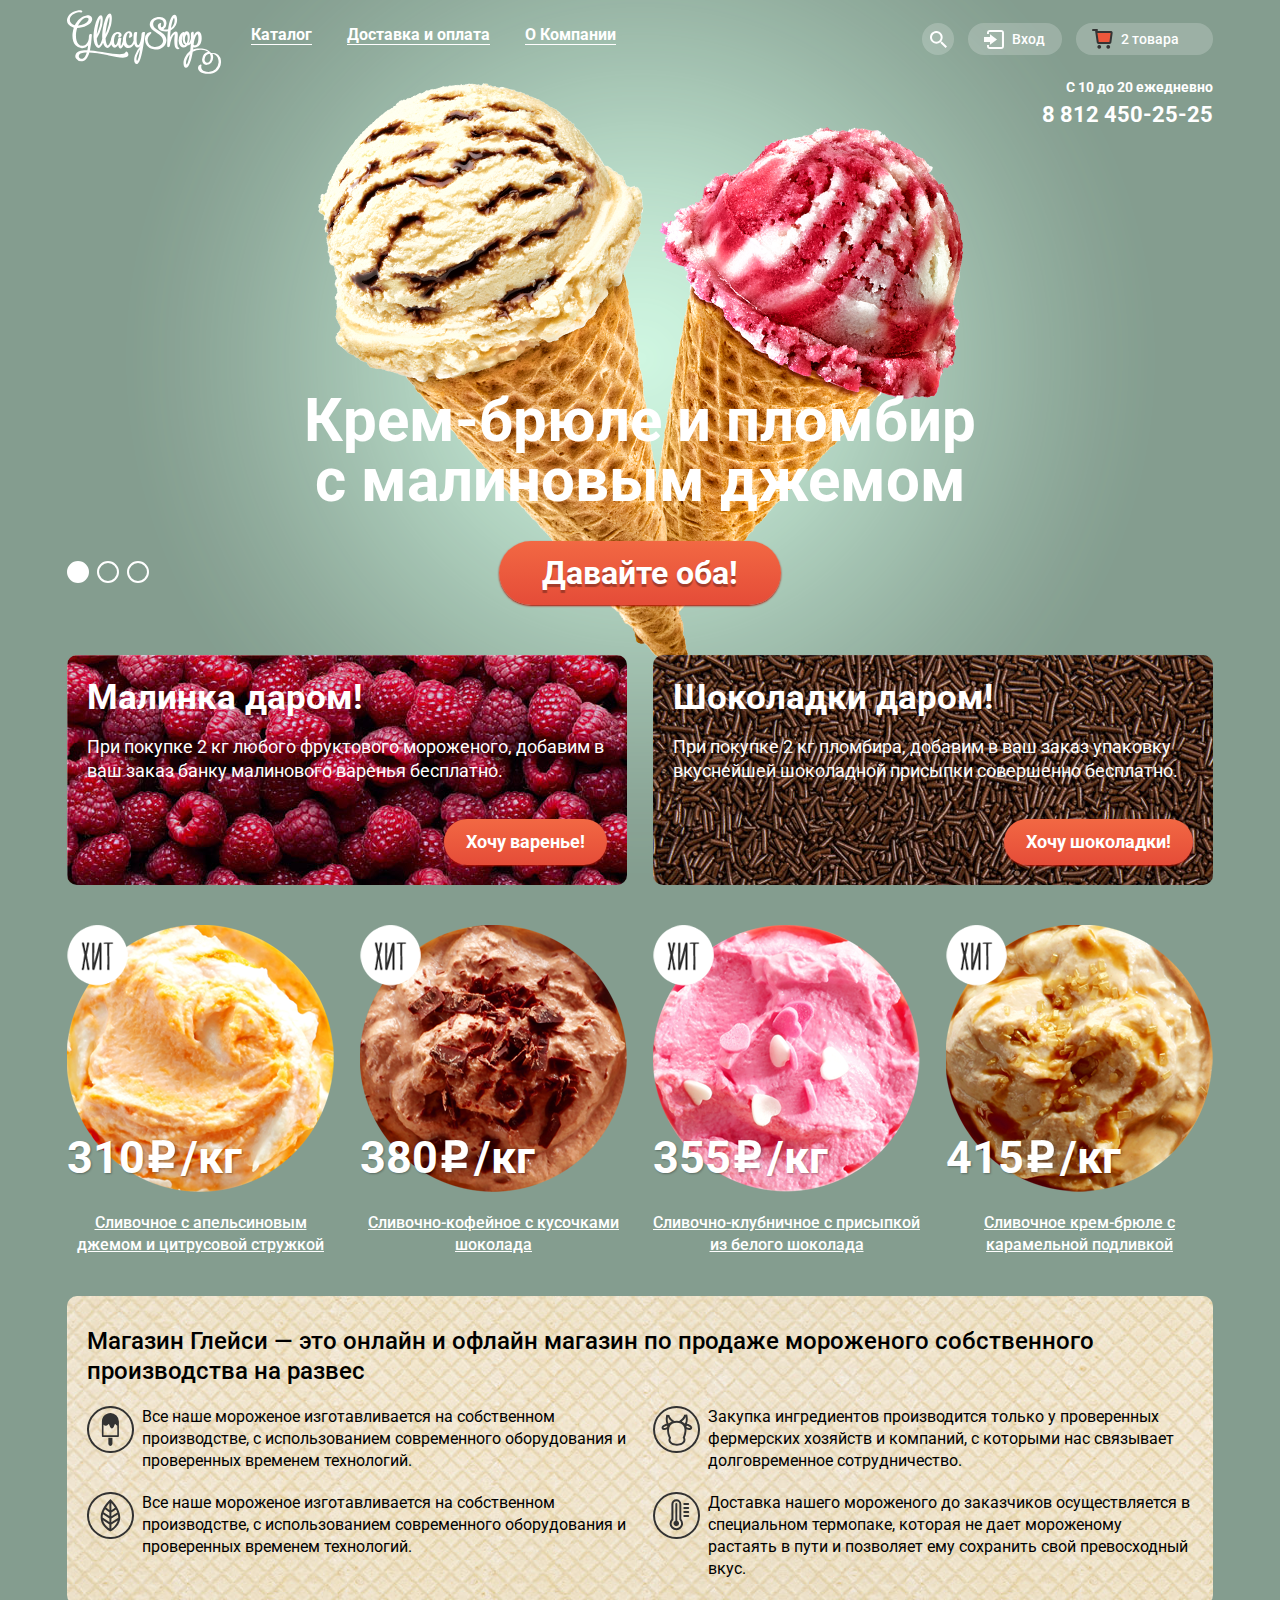
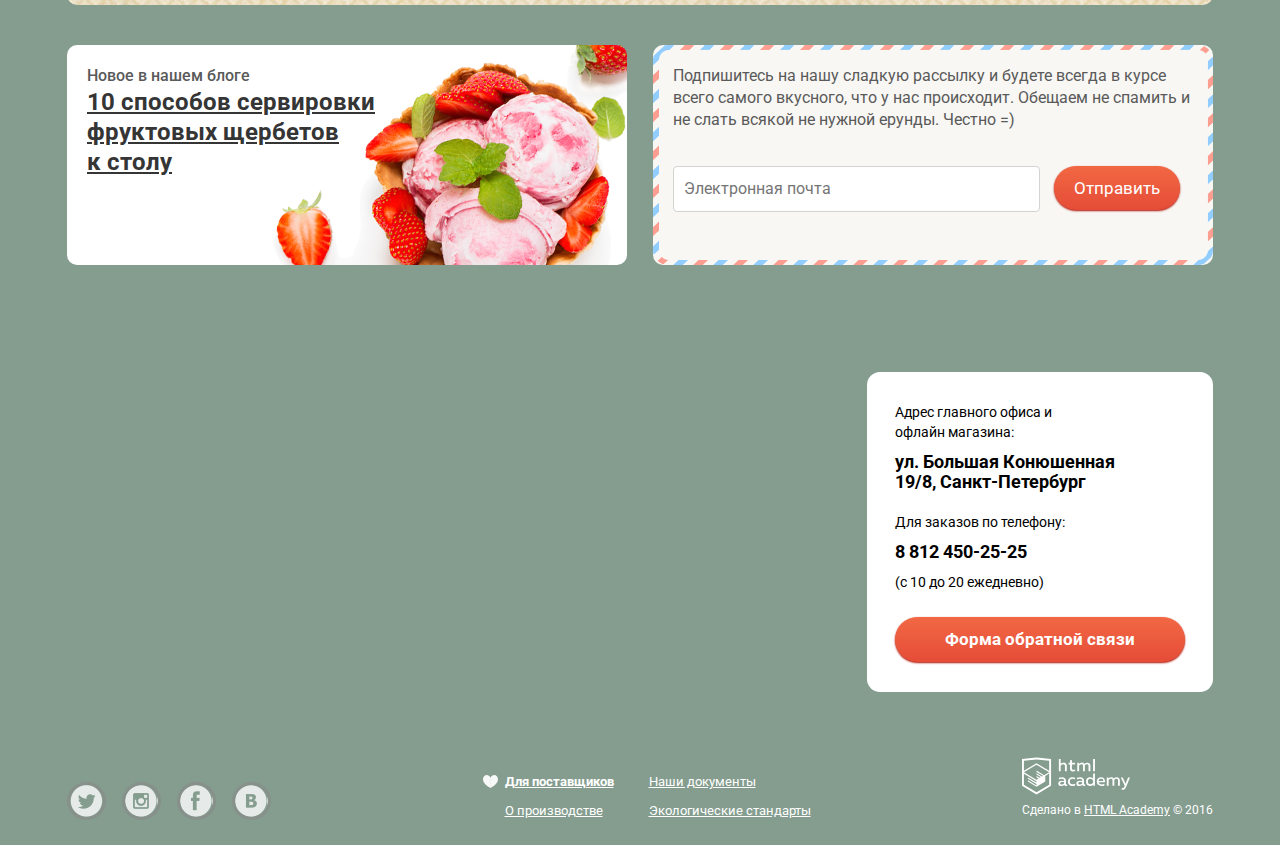
==== commit 3bbaea0c: "Правки для допуска после консультации" ====
--- a/index.html
+++ b/index.html
@@ -4,9 +4,9 @@
         <meta charset="utf-8">
         <meta http-equiv="X-UA-Compatible" content="IE=edge">
         <title>Глейси - Главная</title>
-        <link href="css/normalize.css" type="text/css" rel="stylesheet">
-        <link href='https://fonts.googleapis.com/css?family=Roboto:400,500,700&subset=latin,cyrillic' rel='stylesheet' type='text/css'>
-        <link rel="stylesheet" href="css/style.css">
+        <link href="https://fonts.googleapis.com/css?family=Roboto:400,500,700&subset=latin,cyrillic" rel="stylesheet">
+        <link href="css/normalize.css" rel="stylesheet">
+        <link href="css/style.css" rel="stylesheet" >
     </head>
     <body class="index">
 
@@ -15,272 +15,274 @@
         <input type="radio" name="slider" id="btn-3">
 
         <div class="site-wrapper">
-            <header class="main-header clear-fix">
-                <div class="column-left clear-fix">
-                    <div class="logo column-left">
-                        <img src="img/logo_gllacy.svg" width="154" height="64" alt="Глейси">
-                    </div> 
-                    <nav class="main-navigation column-left">
-                        <ul class="main-menu">
-                            <li class="main-menu-item menu-catalog">
-                                <a href="#">Каталог</a>
-                                <ul class="sub-menu">
-                                    <li><a href="#">Новинки</a></li>
-                                    <li><a href="catalog.html">Сливочное</a></li>
-                                    <li><a href="#">Щербеты</a></li>
-                                    <li><a href="#">Фруктовый лед</a></li>
-                                    <li><a href="#">Мелорин</a></li>
-                                </ul>
+            <div class="site-container">
+                <header class="main-header clear-fix">
+                    <div class="column-left clear-fix">
+                        <div class="logo column-left">
+                            <img src="img/logo_gllacy.svg" width="154" height="64" alt="Глейси">
+                        </div> 
+                        <nav class="main-navigation column-left">
+                            <ul class="main-menu">
+                                <li class="main-menu-item menu-catalog">
+                                    <a href="#">Каталог</a>
+                                    <ul class="sub-menu">
+                                        <li><a href="#">Новинки</a></li>
+                                        <li><a href="catalog.html">Сливочное</a></li>
+                                        <li><a href="#">Щербеты</a></li>
+                                        <li><a href="#">Фруктовый лед</a></li>
+                                        <li><a href="#">Мелорин</a></li>
+                                    </ul>
+                                </li>
+                                <li class="main-menu-item"><a href="#">Доставка и оплата</a></li>
+                                <li class="main-menu-item"><a href="#">О Компании</a></li>
+                            </ul>
+                        </nav>
+                    </div>
+
+                    <div class="column-right">
+                        <div class="search-form-container">
+                            <div class="search-form">
+                                <form action="https://echo.htmlacademy.ru" method="post">
+                                    <input type="search" name="search-item" placeholder="Что ищем?">
+                                    <div class="dictation">Что ищем?</div>
+                                </form>
+                            </div>
+                        </div>
+
+                        <div class="user-account-container">
+                            <div class="user-account">Вход
+                                <form action="https://echo.htmlacademy.ru" method="post">
+                                    <input type="text" name="user-mail" placeholder="Электронная почта">
+                                    <div class="dictation mail">Электронная почта</div>
+                                    <input type="password" name="user-password" placeholder="Пароль">
+                                    <div class="dictation password">Пароль</div>
+                                    <input class="btn" type="submit" value="Войти">
+                                    <a href="#">Забыли пароль?</a>
+                                    <a href="#">Новая регистрация</a>
+                                </form>
+                            </div>
+                        </div>
+
+                        <div class="user-cart-container">
+                            <div class="user-cart">2 товара
+                                <div class="user-cart-items clear-fix">
+                                    <table>
+                                        <tr class="user-cart-item">
+                                            <td class="user-cart-item-remouve"></td>
+                                            <td class="user-cart-item-image">
+                                                <img src="img/icecream_1.png" alt="" width="33" height="33">
+                                            </td>
+                                            <td class="user-cart-item-title">Пломбир с апельсиновым джемом</td>
+                                            <td class="user-cart-item-count">1,5 кг <span class="price">х 200 руб.</span></td>
+                                            <td class="user-cart-item-price">300 руб.</td>
+                                        </tr>
+                                        <tr class="user-cart-item">
+                                            <td class="user-cart-item-remouve"></td>
+                                            <td class="user-cart-item-image">
+                                                <img src="img/icecream_2.png" alt="" width="33" height="33">
+                                            </td>
+                                            <td class="user-cart-item-title">Клубничный пломбир с присыпкой из белого шоколада</td>
+                                            <td class="user-cart-item-count">1,5 кг <span class="price">х 300 руб.</span></td>
+                                            <td class="user-cart-item-price">450 руб.</td>
+                                        </tr>
+                                    </table>
+                                    <div class="user-cart-items-summary">
+                                        Итого: <span class="price">750</span> руб.
+                                    </div>
+                                    <a class="btn" href="#">Оформить заказ</a>
+                                </div>
+                            </div>
+                        </div>
+
+                        <div class="header-contacts">
+                            <div class="date-range">С 10 до 20 ежедневно</div>
+                            <div class="phone">8 812 450-25-25</div>
+                        </div>
+                    </div>
+                </header>
+
+                <main class="main-content">
+
+                    <div class="slider">
+                        <div class="slider-item slider-1">
+                            <div class="slider-title">Крем-брюле и пломбир с малиновым джемом</div>
+                            <a href="#" class="btn slider-button">Давайте оба!</a>
+                        </div>
+                        <div class="slider-item slider-2">
+                            <div class="slider-title">Шоколадный пломбир и лимонный сорбет</div>
+                            <a href="#" class="btn slider-button">Давайте оба!</a>
+                        </div>
+                        <div class="slider-item slider-3">
+                            <div class="slider-title">Пломбир с помадкой и клубничный щербет</div>
+                            <a href="#" class="btn slider-button">Давайте оба!</a>
+                        </div>
+                        <div class="slider-toggle">
+                            <label for="btn-1"></label>
+                            <label for="btn-2"></label>
+                            <label for="btn-3"></label>
+                        </div>
+                    </div>
+
+                    <div class="promo-row clear-fix">
+                        <article class="column-left promo-item promo-1">
+                            <h2 class="promo-title">Малинка даром!</h2>
+                            <p class="promo-description">При покупке 2 кг любого фруктового мороженого, добавим в ваш заказ банку малинового варенья бесплатно.</p>
+                            <a class="btn promo-button" href="#">Хочу варенье!</a>
+                        </article>
+                        <article class="column-right promo-item promo-2">
+                            <h2 class="promo-title">Шоколадки даром!</h2>
+                            <p class="promo-description">При покупке 2 кг пломбира, добавим в ваш заказ упаковку вкуснейшей шоколадной присыпки совершенно бесплатно.</p>
+                            <a href="#" class="btn promo-button">Хочу шоколадки!</a>
+                        </article>
+                    </div>
+
+                    <div class="goods-row clear-fix">
+                        <article class="goods-item goods-item-hit-label">
+                            <img src="img/goods_item_1.png" width="267" height="267" alt="Сливочное с апельсиновым джемом и цитрусовой стружкой">
+                            <div class="goods-item-price">
+                                <span class="goods-item-price-value">310</span>
+                                <span class="goods-item-price-valute rouble"></span>
+                                <span class="goods-item-unity">/кг</span>
+                            </div>
+                            <a class="goods-item-title" href="#">Сливочное с апельсиновым джемом и цитрусовой стружкой</a>
+                            <div class="quick-button">
+                                <a class="quick-view" href="#quick_view">Быстрый просмотр</a>
+                            </div>
+                        </article>
+
+                        <article class="goods-item goods-item-hit-label">
+                            <img src="img/goods_item_2.png" width="267" height="267" alt="Сливочно-кофейное с кусочками шоколада">
+                            <div class="goods-item-price">
+                                <span class="goods-item-price-value">380</span>
+                                <span class="goods-item-price-valute rouble"></span>
+                                <span class="goods-item-unity">/кг</span>
+                            </div>
+                            <a class="goods-item-title" href="#">Сливочно-кофейное с кусочками шоколада</a>
+                            <div class="quick-button">
+                                <a class="quick-view" href="#quick_view">Быстрый просмотр</a>
+                            </div>
+                        </article>
+
+                        <article class="goods-item goods-item-hit-label">
+                            <img src="img/goods_item_3.png" width="267" height="267" alt="Сливочно-клубничное с присыпкой из белого шоколада">
+                            <div class="goods-item-price">
+                                <span class="goods-item-price-value">355</span>
+                                <span class="goods-item-price-valute rouble"></span>
+                                <span class="goods-item-unity">/кг</span>
+                            </div>
+                            <a class="goods-item-title" href="#">Сливочно-клубничное с присыпкой из белого шоколада</a>
+                            <div class="quick-button">
+                                <a class="quick-view" href="#quick_view">Быстрый просмотр</a>
+                            </div>
+                        </article>
+
+                        <article class="goods-item goods-item-hit-label">
+                            <img src="img/goods_item_4.png" width="267" height="267" alt="Сливочное крем-брюле с карамельной подливкой">
+                            <div class="goods-item-price">
+                                <span class="goods-item-price-value">415</span>
+                                <span class="goods-item-price-valute rouble"></span>
+                                <span class="goods-item-unity">/кг</span>
+                            </div>
+                            <a class="goods-item-title" href="#">Сливочное крем-брюле с карамельной подливкой</a>
+                            <div class="quick-button">
+                                <a class="quick-view" href="#quick_view">Быстрый просмотр</a>
+                            </div>
+                        </article>
+                    </div>
+
+                    <div class="shop-advantage">
+                        <p class="shop-advantage-main">Магазин Глейси  — это онлайн и офлайн магазин по продаже мороженого собственного производства на развес</p> 
+                        <ul class="clear-fix">
+                            <li class="column-left">
+                                <p class="shop-advantage-item icecream">Все наше мороженое изготавливается на собственном производстве, с использованием современного оборудования и проверенных временем технологий.</p>
+                                <p class="shop-advantage-item leaf">Все наше мороженое изготавливается на собственном производстве, с использованием современного оборудования и проверенных временем технологий.</p>
                             </li>
-                            <li class="main-menu-item"><a href="#">Доставка и оплата</a></li>
-                            <li class="main-menu-item"><a href="#">О Компании</a></li>
+                            <li class="column-right">
+                                <p class="shop-advantage-item cow">Закупка ингредиентов  производится только у проверенных фермерских хозяйств и компаний, с которыми нас связывает долговременное сотрудничество.</p>
+                                <p class="shop-advantage-item thermometer">Доставка нашего мороженого до заказчиков осуществляется в специальном термопаке, которая не дает мороженому растаять в пути и позволяет ему сохранить свой превосходный вкус.</p>
+                            </li>
                         </ul>
-                    </nav>
-                </div>
-
-                <div class="column-right">
-                    <div class="search-form-container">
-                        <div class="search-form">
-                            <form action="https://echo.htmlacademy.ru" method="post">
-                                <input type="search" name="search-item" placeholder="Что ищем?">
-                                <div class="dictation">Что ищем?</div>
-                            </form>
-                        </div>
-                    </div>
-
-                    <div class="user-account-container">
-                        <div class="user-account">Вход
+                    </div>
+
+                    <div class="promo-row clear-fix">
+                        <div class="column-left promo-item promo-item-news">
+                            <div>Новое в нашем блоге</div>
+                            <a href="#">10  способов сервировки<br>фруктовых щербетов<br>к столу</a>
+                        </div>
+                        <div class="column-right promo-item promo-item-delivery">
+                            <p>Подпишитесь на нашу сладкую рассылку и будете всегда в курсе всего самого вкусного, что у нас происходит. Обещаем не спамить и не слать всякой не нужной ерунды. Честно =)</p>
                             <form action="https://echo.htmlacademy.ru" method="post">
                                 <input type="text" name="user-mail" placeholder="Электронная почта">
-                                <div class="dictation mail">Электронная почта</div>
-                                <input type="password" name="user-password" placeholder="Пароль">
-                                <div class="dictation password">Пароль</div>
-                                <input class="btn" type="submit" value="Войти">
-                                <a href="#">Забыли пароль?</a>
-                                <a href="#">Новая регистрация</a>
+                                <div class="dictation email">Электронная почта</div>
+                                <button class="btn" type="submit">Отправить</button>
                             </form>
                         </div>
                     </div>
 
-                    <div class="user-cart-container">
-                        <div class="user-cart">2 товара
-                            <div class="user-cart-items clear-fix">
-                                <table>
-                                    <tr class="user-cart-item">
-                                        <td class="user-cart-item-remouve"></td>
-                                        <td class="user-cart-item-image image1"></td>
-                                        <td class="user-cart-item-title">Пломбир с апельсиновым джемом</td>
-                                        <td class="user-cart-item-count">1,5 кг <span class="price">х 200 руб.</span></td>
-                                        <td class="user-cart-item-price">300 руб.</td>
-                                    </tr>
-                                    <tr class="user-cart-item">
-                                        <td class="user-cart-item-remouve"></td>
-                                        <td class="user-cart-item-image image2"></td>
-                                        <td class="user-cart-item-title">Клубничный пломбир с присыпкой из белого шоколада</td>
-                                        <td class="user-cart-item-count">1,5 кг <span class="price">х 300 руб.</span></td>
-                                        <td class="user-cart-item-price">450 руб.</td>
-                                    </tr>
-                                </table>
-                                <div class="user-cart-items-summary">
-                                    Итого: <span class="price">750</span> руб.
-                                </div>
-                                <a class="btn" href="#">Оформить заказ</a>
-                            </div>
-                        </div>
-                    </div>
-
-                    <div class="header-contacts">
-                        <div class="date-range">С 10 до 20 ежедневно</div>
-                        <div class="phone">8 812 450-25-25</div>
-                    </div>
-                </div>
-            </header>
-
-            <main class="main-content">
-
-                <div class="slider">
-                    <div class="slider-item slider-1">
-                        <div class="slider-title">Крем-брюле и пломбир с малиновым джемом</div>
-                        <a href="#" class="btn slider-button">Давайте оба!</a>
-                    </div>
-                    <div class="slider-item slider-2">
-                        <div class="slider-title">Шоколадный пломбир и лимонный сорбет</div>
-                        <a href="#" class="btn slider-button">Давайте оба!</a>
-                    </div>
-                    <div class="slider-item slider-3">
-                        <div class="slider-title">Пломбир с помадкой и клубничный щербет</div>
-                        <a href="#" class="btn slider-button">Давайте оба!</a>
-                    </div>
-                    <div class="slider-toggle">
-                        <label for="btn-1"></label>
-                        <label for="btn-2"></label>
-                        <label for="btn-3"></label>
-                    </div>
-                </div>
-
-                <div class="promo-row clear-fix">
-                    <article class="column-left promo-item promo-1">
-                        <h2 class="promo-title">Малинка даром!</h2>
-                        <p class="promo-description">При покупке 2 кг любого фруктового мороженого, добавим в ваш заказ банку малинового варенья бесплатно.</p>
-                        <a class="btn promo-button" href="#">Хочу варенье!</a>
-                    </article>
-                    <article class="column-right promo-item promo-2">
-                        <h2 class="promo-title">Шоколадки даром!</h2>
-                        <p class="promo-description">При покупке 2 кг пломбира, добавим в ваш заказ упаковку вкуснейшей шоколадной присыпки совершенно бесплатно.</p>
-                        <a href="#" class="btn promo-button">Хочу шоколадки!</a>
-                    </article>
-                </div>
-
-                <div class="goods-row clear-fix">
-                    <article class="goods-item">
-                        <div class="goods-item-hit"></div>
-                        <img src="img/goods_item_1.png" width="267" height="267" alt="Сливочное с апельсиновым джемом и цитрусовой стружкой">
-                        <div class="goods-item-price">
-                            <span class="goods-item-price-value">310</span>
-                            <span class="goods-item-price-valute rouble"></span>
-                            <span class="goods-item-unity">/кг</span>
-                        </div>
-                        <a class="goods-item-title" href="#">Сливочное с апельсиновым джемом и цитрусовой стружкой</a>
-                        <div class="quick-button">
-                            <a class="quick-view" href="#quick_view">Быстрый просмотр</a>
-                        </div>
-                    </article>
-
-                    <article class="goods-item">
-                        <div class="goods-item-hit"></div>
-                        <img src="img/goods_item_2.png" width="267" height="267" alt="Сливочно-кофейное с кусочками шоколада">
-                        <div class="goods-item-price">
-                            <span class="goods-item-price-value">380</span>
-                            <span class="goods-item-price-valute rouble"></span>
-                            <span class="goods-item-unity">/кг</span>
-                        </div>
-                        <a class="goods-item-title" href="#">Сливочно-кофейное с кусочками шоколада</a>
-                        <div class="quick-button">
-                            <a class="quick-view" href="#quick_view">Быстрый просмотр</a>
-                        </div>
-                    </article>
-
-                    <article class="goods-item">
-                        <div class="goods-item-hit"></div>
-                        <img src="img/goods_item_3.png" width="267" height="267" alt="Сливочно-клубничное с присыпкой из белого шоколада">
-                        <div class="goods-item-price">
-                            <span class="goods-item-price-value">355</span>
-                            <span class="goods-item-price-valute rouble"></span>
-                            <span class="goods-item-unity">/кг</span>
-                        </div>
-                        <a class="goods-item-title" href="#">Сливочно-клубничное с присыпкой из белого шоколада</a>
-                        <div class="quick-button">
-                            <a class="quick-view" href="#quick_view">Быстрый просмотр</a>
-                        </div>
-                    </article>
-
-                    <article class="goods-item">
-                        <div class="goods-item-hit"></div>
-                        <img src="img/goods_item_4.png" width="267" height="267" alt="Сливочное крем-брюле с карамельной подливкой">
-                        <div class="goods-item-price">
-                            <span class="goods-item-price-value">415</span>
-                            <span class="goods-item-price-valute rouble"></span>
-                            <span class="goods-item-unity">/кг</span>
-                        </div>
-                        <a class="goods-item-title" href="#">Сливочное крем-брюле с карамельной подливкой</a>
-                        <div class="quick-button">
-                            <a class="quick-view" href="#quick_view">Быстрый просмотр</a>
-                        </div>
-                    </article>
-                </div>
-
-                <div class="shop-advantage">
-                    <p class="shop-advantage-main">Магазин Глейси  — это онлайн и офлайн магазин по продаже мороженого собственного производства на развес</p> 
-                    <ul class="clear-fix">
-                        <li class="column-left">
-                            <p class="shop-advantage-item icecream">Все наше мороженое изготавливается на собственном производстве, с использованием современного оборудования и проверенных временем технологий.</p>
-                            <p class="shop-advantage-item leaf">Все наше мороженое изготавливается на собственном производстве, с использованием современного оборудования и проверенных временем технологий.</p>
+                    <div class="map">
+                        <div class="map-container">
+                            <iframe src="https://www.google.com/maps/embed?pb=!1m18!1m12!1m3!1d1998.598942412363!2d30.32089461564032!3d59.938796869048495!2m3!1f0!2f0!3f0!3m2!1i1024!2i768!4f13.1!3m3!1m2!1s0x4696310fca5ba729%3A0xea9c53d4493c879f!2zQm9sc2hheWEgS29ueXVzaGVubmF5YSB1bC4sIDE5LCBTYW5rdC1QZXRlcmJ1cmcsIOGDoOGDo-GDoeGDlOGDl-GDmCwgMTkxMTg2!5e0!3m2!1ska!2sge!4v1455931207963" width="1200" height="430" style="border:0" allowfullscreen></iframe>
+                        </div>
+                        <div class="map-contacts">
+                            <p class="map-contacts-address">
+                                Адрес главного офиса и<br>
+                                офлайн магазина:
+                                <span>ул. Большая Конюшенная<br>
+                                19/8, Санкт-Петербург</span>
+                            </p>
+                            <p class="map-contacts-phone">
+                                Для заказов по телефону:
+                                <span>8 812 450-25-25</span>
+                                (с 10 до 20 ежедневно)
+                            </p>
+                            <button class="btn feedback">Форма обратной связи</button>
+                        </div>
+                    </div>
+                </main>
+                
+                <footer class="main-footer clear-fix">
+
+                    <ul class="footer-social column-left">
+                        <li class="social-btn social-btn-twit"><a href="#">Твиттер</a></li>
+                        <li class="social-btn social-btn-inst"><a href="#">Инстаграм</a></li>
+                        <li class="social-btn social-btn-fb"><a href="#">Фейсбук</a></li>
+                        <li class="social-btn social-btn-vk"><a href="#">Вконтакте</a></li>
+                    </ul>
+
+                    <ul class="footer-info">
+                        <li>
+                            <a href="#">Для поставщиков</a>
+                            <a href="#">О производстве</a>
                         </li>
-                        <li class="column-right">
-                            <p class="shop-advantage-item cow">Закупка ингредиентов  производится только у проверенных фермерских хозяйств и компаний, с которыми нас связывает долговременное сотрудничество.</p>
-                            <p class="shop-advantage-item thermometer">Доставка нашего мороженого до заказчиков осуществляется в специальном термопаке, которая не дает мороженому растаять в пути и позволяет ему сохранить свой превосходный вкус.</p>
+                        <li>
+                            <a href="#">Наши документы</a>
+                            <a href="#">Экологические стандарты</a>
                         </li>
                     </ul>
-                </div>
-
-                <div class="promo-row clear-fix">
-                    <div class="column-left promo-item promo-item-news">
-                        <div>Новое в нашем блоге</div>
-                        <a href="#">10  способов сервировки<br>фруктовых щербетов<br>к столу</a>
-                    </div>
-                    <div class="column-right promo-item promo-item-delivery">
-                        <p>Подпишитесь на нашу сладкую рассылку и будете всегда в курсе всего самого вкусного, что у нас происходит. Обещаем не спамить и не слать всякой не нужной ерунды. Честно =)</p>
-                        <form action="https://echo.htmlacademy.ru" method="post">
-                            <input type="text" name="user-mail" placeholder="Электронная почта">
-                            <div class="dictation email">Электронная почта</div>
-                            <button class="btn" type="submit">Отправить</button>
+
+                    <div class="footer-logo column-right">
+                        <a href="https://htmlacademy.ru">
+                            <img src="img/log_htmlacademy.svg" width="108" height="38" alt="HTML Academy">
+                        </a>
+                        <p>Сделано в <a href="https://htmlacademy.ru">HTML Academy</a> © 2016</p>
+                    </div>
+
+                </footer>
+
+                <div class="modal-window" id="feedback-form">
+                    <div class="modal-content">
+                        <div class="close"></div>
+                        <p>Мы обязательно вам ответим!</p>
+                        <form action="https://echo.htmlacademy.ru" method="post" class="clear-fix">
+                            <input type="text" name="user-name" placeholder="Как вас зовут?">
+                            <div class="dictation user-name">Как вас зовут?</div>
+                            <input type="text" name="user-mail" placeholder="Ваша почта для ответа?">
+                            <div class="dictation user-mail">Ваша почта для ответа?</div>
+                            <textarea name="user-message" placeholder="Напишите что-нибудь..."></textarea>
+                            <div class="dictation user-message">Напишите что-нибудь...</div>
+                            <button type="submit">Отправить</button>
                         </form>
                     </div>
-                </div>
-
-                <div class="map">
-                    <div class="map-container">
-                        <iframe src="https://www.google.com/maps/embed?pb=!1m18!1m12!1m3!1d1998.598942412363!2d30.32089461564032!3d59.938796869048495!2m3!1f0!2f0!3f0!3m2!1i1024!2i768!4f13.1!3m3!1m2!1s0x4696310fca5ba729%3A0xea9c53d4493c879f!2zQm9sc2hheWEgS29ueXVzaGVubmF5YSB1bC4sIDE5LCBTYW5rdC1QZXRlcmJ1cmcsIOGDoOGDo-GDoeGDlOGDl-GDmCwgMTkxMTg2!5e0!3m2!1ska!2sge!4v1455931207963" width="1200" height="430" style="border:0" allowfullscreen></iframe>
-                    </div>
-                    <div class="map-contacts">
-                        <p class="map-contacts-address">
-                            Адрес главного офиса и<br>
-                            офлайн магазина:
-                            <span>ул. Большая Конюшенная<br>
-                            19/8, Санкт-Петербург</span>
-                        </p>
-                        <p class="map-contacts-phone">
-                            Для заказов по телефону:
-                            <span>8 812 450-25-25</span>
-                            (с 10 до 20 ежедневно)
-                        </p>
-                        <button class="btn feedback">Форма обратной связи</button>
-                    </div>
-                </div>
-            </main>
-            
-            <footer class="main-footer clear-fix">
-
-                <ul class="footer-social column-left">
-                    <li class="social-btn social-btn-twit"><a href="#">Твиттер</a></li>
-                    <li class="social-btn social-btn-inst"><a href="#">Инстаграм</a></li>
-                    <li class="social-btn social-btn-fb"><a href="#">Фейсбук</a></li>
-                    <li class="social-btn social-btn-vk"><a href="#">Вконтакте</a></li>
-                </ul>
-
-                <ul class="footer-info">
-                    <li>
-                        <a href="#">Для поставщиков</a>
-                        <a href="#">О производстве</a>
-                    </li>
-                    <li>
-                        <a href="#">Наши документы</a>
-                        <a href="#">Экологические стандарты</a>
-                    </li>
-                </ul>
-
-                <div class="footer-logo column-right">
-                    <a href="https://htmlacademy.ru">
-                        <img src="img/log_htmlacademy.svg" width="108" height="38" alt="HTML Academy">
-                    </a>
-                    <p>Сделано в <a href="https://htmlacademy.ru">HTML Academy</a> © 2016</p>
-                </div>
-
-            </footer>
-
-            <div class="modal-window" id="feedback-form">
-                <div class="modal-content">
-                    <div class="close"></div>
-                    <p>Мы обязательно вам ответим!</p>
-                    <form action="https://echo.htmlacademy.ru" method="post" class="clear-fix">
-                        <input type="text" name="user-name" placeholder="Как вас зовут?">
-                        <div class="dictation user-name">Как вас зовут?</div>
-                        <input type="text" name="user-mail" placeholder="Ваша почта для ответа?">
-                        <div class="dictation user-mail">Ваша почта для ответа?</div>
-                        <textarea name="user-message" placeholder="Напишите что-нибудь..."></textarea>
-                        <div class="dictation user-message">Напишите что-нибудь...</div>
-                        <button type="submit">Отправить</button>
-                    </form>
                 </div>
             </div>
         </div>
--- a/css/style.css
+++ b/css/style.css
@@ -20,21 +20,24 @@
     font-size: 16px;
     line-height: 22px;
     color: #000000;
-    font-weight: normal;
+    font-weight: 400;
     font-family: Roboto, Arial, sans-serif;
     margin: 0;
     padding: 0;
 }
 
-    body input[name="slider"] {
+    input[name="slider"] {
         display: none;
     }
 
-    body .site-wrapper {
+    .site-wrapper {
+        min-width: 1200px;
+    }
+
+    .site-container {
         padding-left: 27px;
         padding-right: 27px;
         max-width: 1146px;
-        min-width: 1146px;
         margin: 0 auto;
     }
 
@@ -64,14 +67,6 @@
     position: relative;
     z-index: 2;
 }
-
-    .main-header .column-left {
-    }
-
-    .main-header .column-right {
-
-    }
-
         .main-header .logo {
             margin-right: 15px;
             width: 154px;
@@ -86,17 +81,14 @@
                 top: 10px;
             }
 
-        .main-header .main-navigation {
-        }
-
-            .main-navigation .main-menu {
-                list-style-type: none;
+            .main-menu {
+                list-style: none;
                 margin: 0;
                 padding: 0;
                 font-size: 0;
             }
 
-                .main-menu .main-menu-item {
+                .main-menu-item {
                     display: inline-block;
                     vertical-align: top;
                     padding: 19px 0;
@@ -519,7 +511,7 @@
                                 color: #333;
                                 font-size: 13px;
                                 line-height: 19px;
-                                vertical-align: baseline;
+                                vertical-align: middle;
                                 padding-top: 10px;
                             }
 
@@ -554,10 +546,11 @@
 
                             .user-cart-item .user-cart-item-image {
                                 width: 50px;
+                                text-align: center;
                                 height: 33px;
                             }
 
-                            .user-cart-item-image.image1 {
+                            /*.user-cart-item-image.image1 {
                                 background-image: url("../img/icecream_1.png");
                                 background-repeat: no-repeat;
                                 background-position: center;
@@ -567,6 +560,12 @@
                                 background-image: url("../img/icecream_2.png");
                                 background-repeat: no-repeat;
                                 background-position: center;
+                            }*/
+
+                            user-cart-item-image img {
+                                height: 33px;
+                                vertical-align: middle;
+                                width: 33px;
                             }
 
                             .user-cart-item .user-cart-item-title {
@@ -623,7 +622,8 @@
                             box-shadow: inset 0 2px 2px #942718;
                         }
 
-            .main-header .header-contacts {
+            .header-contacts {
+                font-weight: 700;
                 position: absolute;
                 right: 0;
                 top: 75px;
@@ -667,6 +667,7 @@
 
         .slider .slider-title {
             font-size: 60px;
+            font-weight: 700;
             line-height: 60px;
             color: #fff;
 
@@ -681,6 +682,7 @@
 
         .slider .slider-button {
             display: inline-block;
+            vertical-align: top;
             font-size: 32px;
             line-height: 42px;
             font-weight: bold;
@@ -782,10 +784,12 @@
         }
 
         .promo-row .promo-1 {
+            background-color: #620000;
             background-image: url("../img/bg_promo_1.jpg");
         }
 
         .promo-row .promo-2 {
+            background-color: #502610;
             background-image: url("../img/bg_promo_2.jpg");
         }
 
@@ -875,16 +879,13 @@
             margin-right: 0;
         }
 
-        .goods-item:hover .goods-item-hit {
-            z-index: 4;
-        }
-
         .goods-item a.quick-view {
             position: absolute;
             bottom: 20px;
             left: 50%;
             transform: translateX(-50%);
             display: inline-block;
+            vertical-align: top;
             font-size: 15px;
             line-height: 24px;
             font-weight: bold;
@@ -907,7 +908,8 @@
             box-shadow: inset 0 2px 2px #942718;
         }
 
-            .goods-item-hit {
+            .goods-item-hit-label:before {
+                content: '';
                 width: 61px;
                 height: 61px;
                 background-image: url("../img/hit.png");
@@ -916,6 +918,7 @@
                 position: absolute;
                 top: 0;
                 left: 0;
+                z-index: 10;
             }
 
             .goods-item img {
@@ -967,9 +970,10 @@
                 color: #ffbc9e;
             }
 
-    .main-content .shop-advantage {
+    .shop-advantage {
         padding: 30px 20px 25px 20px;
         margin-bottom: 40px;
+        background-color: #e6d8bc;
         background-image: url("../img/bg_advantage.jpg");
         border-radius: 10px;
     }
@@ -1065,6 +1069,7 @@
             }
         
         .promo-row .promo-item-delivery {
+            background-color: #f8f7f4;
             background-image: url("../img/bg_promo_4.png");
             background-repeat: no-repeat;
             background-size: contain;
@@ -1461,6 +1466,7 @@
 
     .main-footer .footer-info {
         display: inline-block;
+        vertical-align: top;
         margin-top: 35px;
 
         font-size: 13px;
@@ -1534,9 +1540,9 @@
 
         .catalog-content .breadcrumbs {
             display: inline-block;
-            list-style-type: none;
-            margin: 0;
-            margin-bottom: 5px;
+            vertical-align: top;
+            list-style: none;
+            margin: 0 0 5px;
             padding: 0;
         }
 
@@ -1709,6 +1715,7 @@
                         .richness .fieldset-item label {
                             margin: 0;
                             display: inline-block;
+                            vertical-align: top;
                             padding: 8px 20px 8px 30px;
                             z-index: 1;
                             position: relative;
@@ -1933,14 +1940,6 @@
             border-radius: 50%;
         }
 
-        .pagination .next {
-            
-        }
-
-        .pagination .prev {
-
-        }
-
             .pagination a {
                 color: #fff;
                 font-weight: 500;
@@ -1969,42 +1968,6 @@
                 background: transparent;
             }
 
-            .pagination li:active {
-                background-color: #fff;
-            }
-
-            .pagination li.disabled:active {
-                background: transparent;
-            }
-
-            .pagination li:active a {
-                color: #000;
-            }
-
     .catalog .main-footer {
         margin-top: 40px;
     }
-
-
-
-
-
-
-
-
-
-
-
-
-
-
-
-
-
-
-
-
-
-
-
-
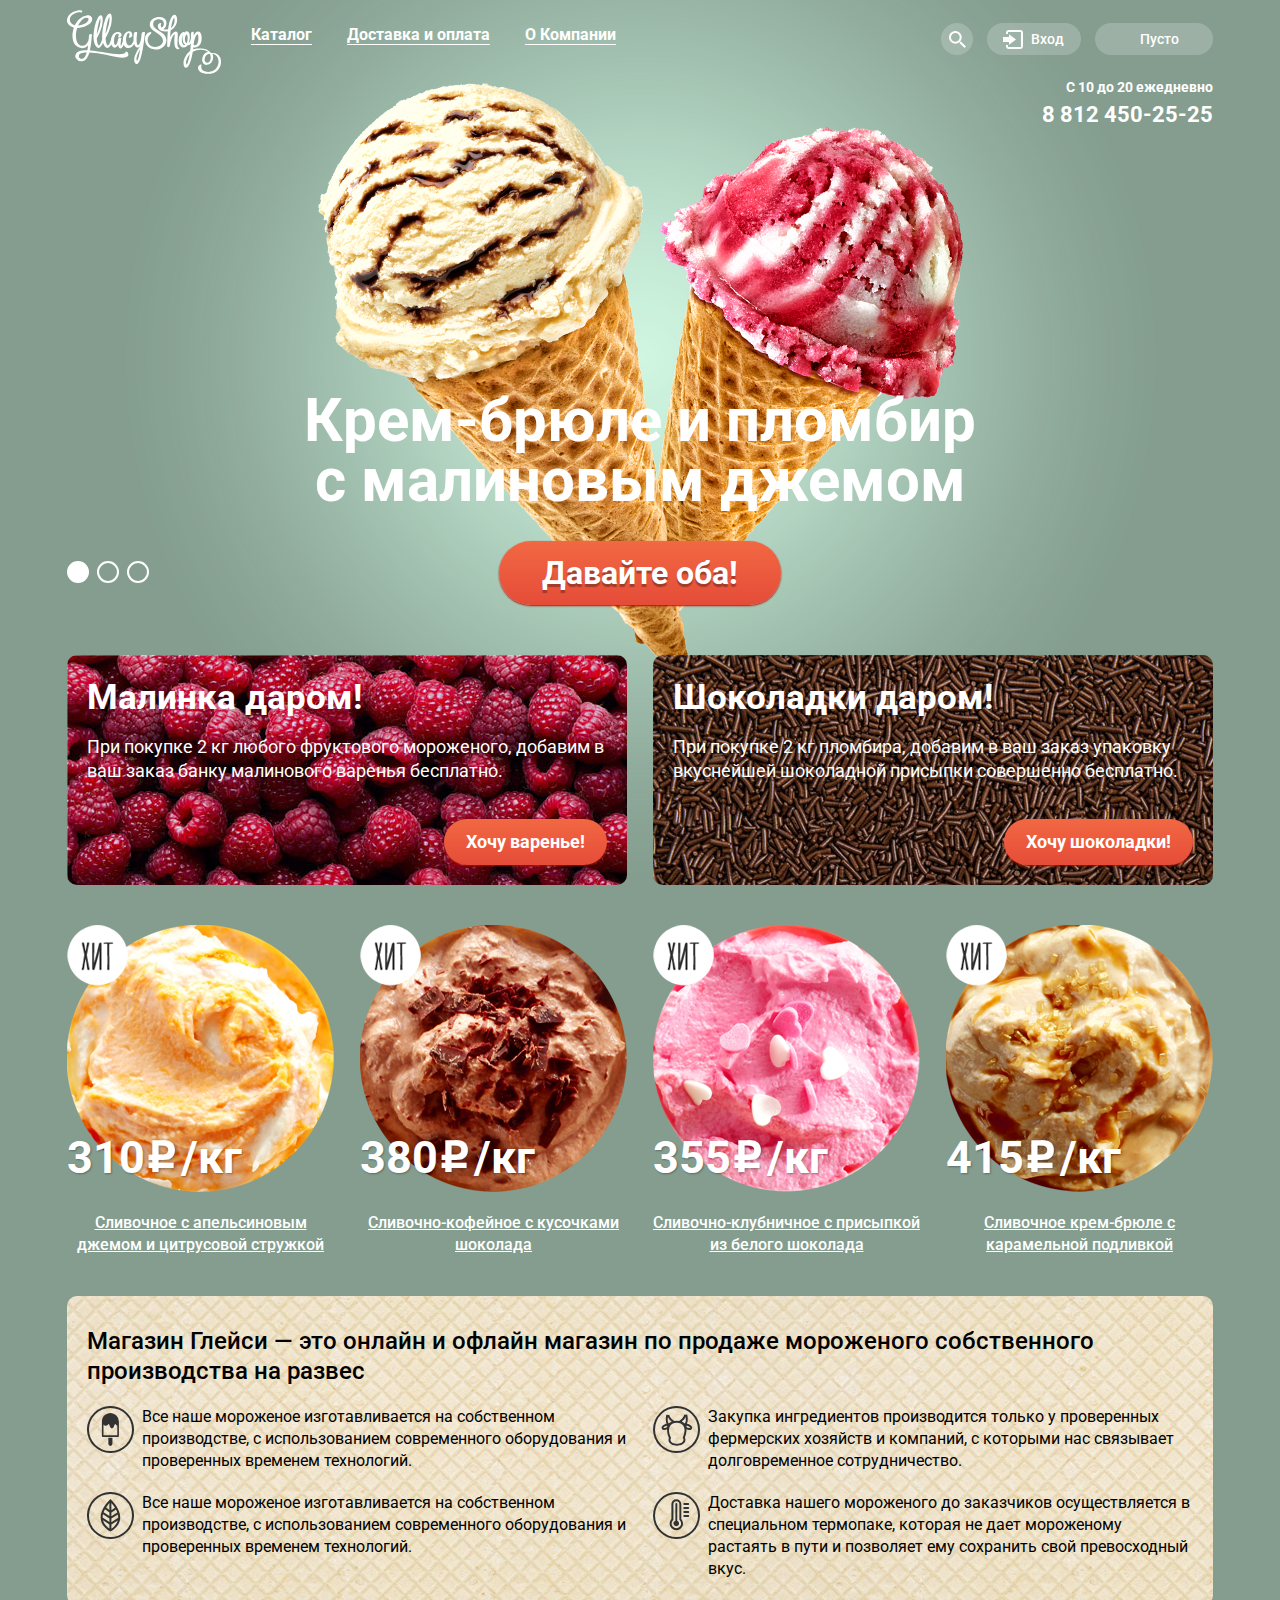
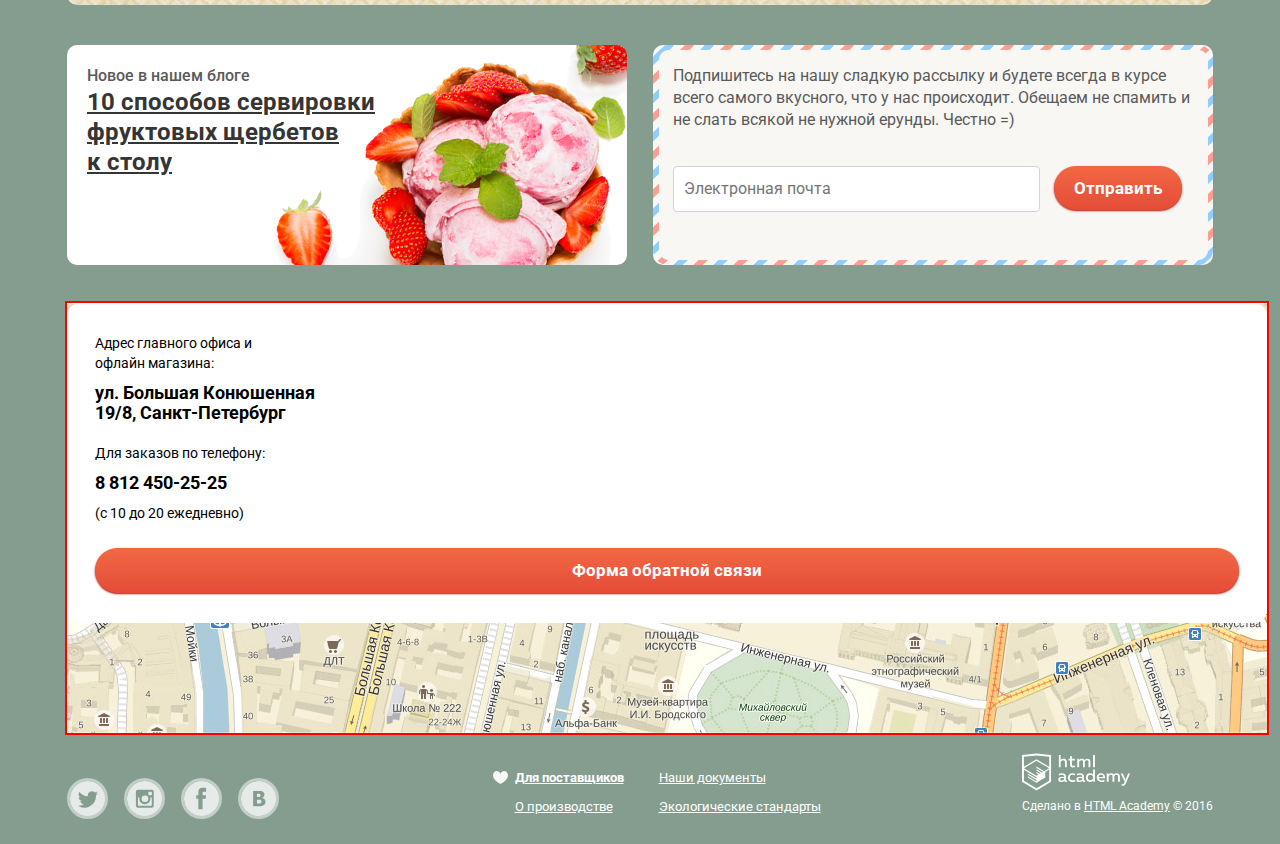
==== commit 7ba3ea2f: "comment" ====
--- a/index.html
+++ b/index.html
@@ -16,8 +16,8 @@
 
         <div class="site-wrapper">
             <div class="site-container">
-                <header class="main-header clear-fix">
-                    <div class="column-left clear-fix">
+                <header class="main-header clearfix">
+                    <div class="column-left clearfix">
                         <div class="logo column-left">
                             <img src="img/logo_gllacy.svg" width="154" height="64" alt="Глейси">
                         </div> 
@@ -43,8 +43,8 @@
                         <div class="search-form-container">
                             <div class="search-form">
                                 <form action="https://echo.htmlacademy.ru" method="post">
-                                    <input type="search" name="search-item" placeholder="Что ищем?">
-                                    <div class="dictation">Что ищем?</div>
+                                    <input type="search" name="search-item" id="search-item" placeholder="Что ищем?">
+                                    <label for="search-item">Что ищем?</label>
                                 </form>
                             </div>
                         </div>
@@ -52,10 +52,10 @@
                         <div class="user-account-container">
                             <div class="user-account">Вход
                                 <form action="https://echo.htmlacademy.ru" method="post">
-                                    <input type="text" name="user-mail" placeholder="Электронная почта">
-                                    <div class="dictation mail">Электронная почта</div>
+                                    <input type="text" name="user-mail" id="user-mail" placeholder="Электронная почта">
+                                    <label for="user-mail">Электронная почта</label>
                                     <input type="password" name="user-password" placeholder="Пароль">
-                                    <div class="dictation password">Пароль</div>
+                                    <label for="password">Пароль</label>
                                     <input class="btn" type="submit" value="Войти">
                                     <a href="#">Забыли пароль?</a>
                                     <a href="#">Новая регистрация</a>
@@ -64,8 +64,8 @@
                         </div>
 
                         <div class="user-cart-container">
-                            <div class="user-cart">2 товара
-                                <div class="user-cart-items clear-fix">
+                            <div class="user-cart user-cart-empty">Пусто
+                                <div class="user-cart-items clearfix">
                                     <table>
                                         <tr class="user-cart-item">
                                             <td class="user-cart-item-remouve"></td>
@@ -123,7 +123,7 @@
                         </div>
                     </div>
 
-                    <div class="promo-row clear-fix">
+                    <div class="promo-row clearfix">
                         <article class="column-left promo-item promo-1">
                             <h2 class="promo-title">Малинка даром!</h2>
                             <p class="promo-description">При покупке 2 кг любого фруктового мороженого, добавим в ваш заказ банку малинового варенья бесплатно.</p>
@@ -136,7 +136,7 @@
                         </article>
                     </div>
 
-                    <div class="goods-row clear-fix">
+                    <div class="goods-row clearfix">
                         <article class="goods-item goods-item-hit-label">
                             <img src="img/goods_item_1.png" width="267" height="267" alt="Сливочное с апельсиновым джемом и цитрусовой стружкой">
                             <div class="goods-item-price">
@@ -146,7 +146,7 @@
                             </div>
                             <a class="goods-item-title" href="#">Сливочное с апельсиновым джемом и цитрусовой стружкой</a>
                             <div class="quick-button">
-                                <a class="quick-view" href="#quick_view">Быстрый просмотр</a>
+                                <a class="btn quick-view" href="#quick_view">Быстрый просмотр</a>
                             </div>
                         </article>
 
@@ -159,7 +159,7 @@
                             </div>
                             <a class="goods-item-title" href="#">Сливочно-кофейное с кусочками шоколада</a>
                             <div class="quick-button">
-                                <a class="quick-view" href="#quick_view">Быстрый просмотр</a>
+                                <a class="btn quick-view" href="#quick_view">Быстрый просмотр</a>
                             </div>
                         </article>
 
@@ -172,7 +172,7 @@
                             </div>
                             <a class="goods-item-title" href="#">Сливочно-клубничное с присыпкой из белого шоколада</a>
                             <div class="quick-button">
-                                <a class="quick-view" href="#quick_view">Быстрый просмотр</a>
+                                <a class="btn quick-view" href="#quick_view">Быстрый просмотр</a>
                             </div>
                         </article>
 
@@ -185,14 +185,14 @@
                             </div>
                             <a class="goods-item-title" href="#">Сливочное крем-брюле с карамельной подливкой</a>
                             <div class="quick-button">
-                                <a class="quick-view" href="#quick_view">Быстрый просмотр</a>
+                                <a class="btn quick-view" href="#quick_view">Быстрый просмотр</a>
                             </div>
                         </article>
                     </div>
 
                     <div class="shop-advantage">
                         <p class="shop-advantage-main">Магазин Глейси  — это онлайн и офлайн магазин по продаже мороженого собственного производства на развес</p> 
-                        <ul class="clear-fix">
+                        <ul class="clearfix">
                             <li class="column-left">
                                 <p class="shop-advantage-item icecream">Все наше мороженое изготавливается на собственном производстве, с использованием современного оборудования и проверенных временем технологий.</p>
                                 <p class="shop-advantage-item leaf">Все наше мороженое изготавливается на собственном производстве, с использованием современного оборудования и проверенных временем технологий.</p>
@@ -204,7 +204,7 @@
                         </ul>
                     </div>
 
-                    <div class="promo-row clear-fix">
+                    <div class="promo-row clearfix">
                         <div class="column-left promo-item promo-item-news">
                             <div>Новое в нашем блоге</div>
                             <a href="#">10  способов сервировки<br>фруктовых щербетов<br>к столу</a>
@@ -212,17 +212,19 @@
                         <div class="column-right promo-item promo-item-delivery">
                             <p>Подпишитесь на нашу сладкую рассылку и будете всегда в курсе всего самого вкусного, что у нас происходит. Обещаем не спамить и не слать всякой не нужной ерунды. Честно =)</p>
                             <form action="https://echo.htmlacademy.ru" method="post">
-                                <input type="text" name="user-mail" placeholder="Электронная почта">
-                                <div class="dictation email">Электронная почта</div>
+                                <input type="text" name="client-mail" id="client-mail" placeholder="Электронная почта">
+                                <label for="client-mail">Электронная почта</label>
                                 <button class="btn" type="submit">Отправить</button>
                             </form>
                         </div>
                     </div>
 
                     <div class="map">
+
                         <div class="map-container">
                             <iframe src="https://www.google.com/maps/embed?pb=!1m18!1m12!1m3!1d1998.598942412363!2d30.32089461564032!3d59.938796869048495!2m3!1f0!2f0!3f0!3m2!1i1024!2i768!4f13.1!3m3!1m2!1s0x4696310fca5ba729%3A0xea9c53d4493c879f!2zQm9sc2hheWEgS29ueXVzaGVubmF5YSB1bC4sIDE5LCBTYW5rdC1QZXRlcmJ1cmcsIOGDoOGDo-GDoeGDlOGDl-GDmCwgMTkxMTg2!5e0!3m2!1ska!2sge!4v1455931207963" width="1200" height="430" style="border:0" allowfullscreen></iframe>
                         </div>
+
                         <div class="map-contacts">
                             <p class="map-contacts-address">
                                 Адрес главного офиса и<br>
@@ -240,7 +242,7 @@
                     </div>
                 </main>
                 
-                <footer class="main-footer clear-fix">
+                <footer class="main-footer clearfix">
 
                     <ul class="footer-social column-left">
                         <li class="social-btn social-btn-twit"><a href="#">Твиттер</a></li>
@@ -273,14 +275,14 @@
                     <div class="modal-content">
                         <div class="close"></div>
                         <p>Мы обязательно вам ответим!</p>
-                        <form action="https://echo.htmlacademy.ru" method="post" class="clear-fix">
-                            <input type="text" name="user-name" placeholder="Как вас зовут?">
-                            <div class="dictation user-name">Как вас зовут?</div>
-                            <input type="text" name="user-mail" placeholder="Ваша почта для ответа?">
-                            <div class="dictation user-mail">Ваша почта для ответа?</div>
-                            <textarea name="user-message" placeholder="Напишите что-нибудь..."></textarea>
-                            <div class="dictation user-message">Напишите что-нибудь...</div>
-                            <button type="submit">Отправить</button>
+                        <form action="https://echo.htmlacademy.ru" method="post" class="clearfix">
+                            <input type="text" name="user-name" id="user-name" placeholder="Как вас зовут?">
+                            <label for="user-name">Как вас зовут?</label>
+                            <input type="text" name="answer-mail" id="answer-mail" placeholder="Ваша почта для ответа?">
+                            <label for="answer-mail">Ваша почта для ответа?</label>
+                            <textarea name="user-message" id="message" placeholder="Напишите что-нибудь..."></textarea>
+                            <label for="message">Напишите что-нибудь...</label>
+                            <button class="btn" type="submit">Отправить</button>
                         </form>
                     </div>
                 </div>
--- a/css/style.css
+++ b/css/style.css
@@ -6,8 +6,8 @@
     float: right;
 }
 
-.clear-fix:after {
-    content: '';
+.clearfix:after {
+    content: "";
     display: table;
     clear: both;
 }
@@ -26,6 +26,117 @@
     padding: 0;
 }
 
+.btn {
+    background-image: linear-gradient(#f26843, #e54c38);
+
+    box-shadow: 0 1px 2px 0 #ac1000;
+
+    font-weight: bold;
+    color: #fff;
+    
+    border: none;
+    outline: none;
+}
+
+.btn:hover {
+    background-image: linear-gradient(#f58569, #ec6f5e);
+}
+
+.btn:active {
+    background-image: linear-gradient(#d84833, #e36c4b);
+
+    box-shadow: inset 0 2px 2px #942718;
+}
+
+input[type="search"],
+input[type="text"],
+input[type="password"] {
+    font-weight: bold;
+    border-radius: 4px;
+    border: 1px solid #d3d3d2;
+}
+
+input[type="search"]:hover,
+input[type="text"]:hover,
+input[type="password"]:hover {
+    border: 2px solid #c7c6c5;
+}
+
+input[type="search"]:focus,
+input[type="text"]:focus,
+input[type="password"]:focus {
+    border: 2px solid #8fbdec;
+}
+
+::-webkit-input-placeholder {
+    font-weight: 400;
+}
+
+input[type="search"]:focus::-webkit-input-placeholder,
+input[type="text"]:focus::-webkit-input-placeholder,
+input[type="password"]:focus::-webkit-input-placeholder {
+    color: transparent;
+}
+
+input[type="search"] + label,
+input[type="text"] + label,
+input[type="password"] + label,
+textarea + label {
+    font-size: 11px;
+    line-height: 24px;
+    color: #9a9a9a;
+    position: absolute;
+    display: none;
+}
+
+label[for="search-item"],
+label[for="user-mail"] {
+    left: 27.5px;
+    top: -1px;
+}
+
+input[type="password"] + label {
+    left: 27.5px;
+    top: 59px;
+}
+
+label[for="client-mail"] {
+    left: 27.5px;
+    top: 103px;
+}
+
+label[for="user-name"] {
+    top: 47px;
+    left: 40px;
+}
+
+label[for="answer-mail"] {
+    top: 123px;
+    left: 40px;
+}
+
+label[for="message"] {
+    top: 200px;
+    left: 40px;
+}
+
+input[type="search"]:focus + label,
+input[type="text"]:focus + label,
+input[type="password"]:focus + label,
+textarea:focus + label {
+    display: block;
+    color: #5b9ddf;
+}
+
+.sub-menu,
+.search-form form,
+.user-account form,
+.user-cart-items,
+.quick-button {
+    box-shadow: 0 20px 20px 0 rgba(0, 0, 0, 0.4);
+}
+
+
     input[name="slider"] {
         display: none;
     }
@@ -98,14 +209,14 @@
                 }
 
                 .main-menu-item>a:after {
-                    content: '';
+                    content: "";
                     display: block;
                     height: 1px;
                     box-shadow: 0 -4px 0 0 #fff;
                 }
 
                 .main-menu-item:hover>a:after {
-                    content: '';
+                    content: "";
                     display: block;
                     height: 1px;
                     box-shadow: none;
@@ -115,7 +226,7 @@
                     background-color: #f7f6f3;
                     border-radius: 16px;
                     border-bottom: none;
-                    color: #000;
+                    color: #333;
                 }
 
                 .main-menu-item>a:active {
@@ -179,8 +290,6 @@
 
                         background-color: #f8f7f4;
                         border-radius: 5px;
-
-                        box-shadow: 0 20px 20px 0 rgba(0, 0, 0, 0.4);
                     }
 
                     .menu-catalog:hover .sub-menu {
@@ -190,7 +299,7 @@
                         .sub-menu li {
                             font-size: 14px;
                             line-height: 24px;
-                            font-weight: normal;
+                            font-weight: 400;
                             white-space: nowrap;
                             padding: 4px 21px;
                         }
@@ -205,7 +314,7 @@
                         }
 
                         .sub-menu li:first-child:after {
-                            content: '';
+                            content: "";
                             display: block;
                             position: absolute;
                             bottom: -2px;
@@ -254,7 +363,7 @@
 
             .search-form-container:hover form,
             .user-account-container:hover form,
-            .user-cart-container:hover .user-cart-items {
+            .user-cart-container:hover .user-cart-full .user-cart-items {
                 display: block;
             }
 
@@ -295,77 +404,31 @@
                     border-radius: 5px;
                     background-color: #f8f7f4;
 
-                    box-shadow: 0 20px 20px 0 rgba(0, 0, 0, 0.4);
                     cursor: default;
                 }
 
-                    .search-form input,
+                    .search-form input[type="search"],
                     .user-account input[type="text"],
                     .user-account input[type="password"] {
                         font-size: 16px;
                         line-height: 24px;
-                        font-weight: bold;
                         color: #353535;
 
                         padding: 8px 12.5px;
-                        border: 1px solid #d3d3d2;
-                        border-radius: 4px;
                         width: 220px;
                     }
 
-                    .search-form input::-webkit-input-placeholder,
-                    .user-account input[type="text"]::-webkit-input-placeholder,
-                    .user-account input[type="password"]::-webkit-input-placeholder {
-                        font-weight: normal;
-                    }
-
-                    .search-form input:hover,
-                    .user-account input[type="text"]:hover,
-                    .user-account input[type="password"]:hover {
-                        border: 2px solid #c7c6c5;
-                        padding: 7px 11.5px;
-                    }
-
-                    .search-form input:focus,
-                    .user-account input[type="text"]:focus,
-                    .user-account input[type="password"]:focus {
-                        border: 2px solid #8fbdec;
-                        padding: 7px 11.5px;
-                    }
-
-                    .search-form input:focus::-webkit-input-placeholder,
-                    .user-account input[type="text"]:focus::-webkit-input-placeholder,
-                    .user-account input[type="password"]:focus::-webkit-input-placeholder {
-                        color: transparent;
-                    }
-
-                    .search-form .dictation,
-                    .user-account .dictation.mail,
-                    .user-account .dictation.password {
-                        font-size: 11px;
-                        position: absolute;
-                        left: 28.5px;
-                        color: #8fbdec;
-                        display: none;
-                    }
-
-                    .search-form .dictation {
-                        top: 9px;
-                    }
-
-                    .user-account .dictation.mail {
-                        top: 0;
-                    }
-
-                    .user-account .dictation.password {
-                        top: 58px;
-                    }
-
-                    .search-form input:focus ~ .dictation,
-                    .user-account input[type="text"]:focus ~ .dictation.mail,
-                    .user-account input[type="password"]:focus ~ .dictation.password {
-                        display: block;
-                    }
+                        input[type="search"]:hover,
+                        input[type="text"]:hover,
+                        input[type="password"]:hover {
+                            padding: 7px 11.5px;
+                        }
+
+                        input[type="search"]:focus,
+                        input[type="text"]:focus,
+                        input[type="password"]:focus {
+                            padding: 7px 11.5px;
+                        }
 
             .main-header .user-account {
                 position: relative;
@@ -400,7 +463,6 @@
                     top: 36px;
 
                     border-radius: 5px;
-                    box-shadow: 0 20px 20px 0 rgba(0, 0, 0, 0.4);
                     cursor: default;
                 }
 
@@ -425,26 +487,8 @@
                         padding: 5px 0;
                         font-size: 15px;
                         line-height: 26px;
-                        font-weight: bold;
-
-                        border: none;
                         border-radius: 18px;
-                        background-image: linear-gradient(#f26843, #e54c38);
-                        color: #fff;
-                        box-shadow: 0 1px 2px 0 #ac1000;
-                        outline: none;
-                    }
-
-                    .user-account input[type="submit"]:hover {
-                        background-image: linear-gradient(#f58569, #ec6f5e);
-                        box-shadow: 0 1px 2px 0 #ac1000;
-                    }
-
-                    .user-account input[type="submit"]:active {
-                        background-image: linear-gradient(#d84833, #e36c4b);
-                        box-shadow: inset 0 2px 2px #942718;
-                    }
-                
+                    }
 
                     .user-account a {
                         display: block;
@@ -459,7 +503,7 @@
                         color: #ec593c;
                     }
 
-            .main-header .user-cart {
+            .user-cart {
                 position: relative;
                 font-size: 14px;
                 line-height: 24px;
@@ -470,17 +514,28 @@
                 padding-left: 45px;
                 border-radius: 16px;
                 color: #fff;
-                background-image: url("../img/icon_cart_full.png");
                 background-repeat: no-repeat;
                 background-position: 16px center;
             }
 
             .user-cart-container:hover .user-cart {
-                background-image: url("../img/icon_cart_full.png");
+                color: #000;
                 background-color: #fff;
-                color: #000;
-            }
-                .user-cart .user-cart-items {
+            }
+
+            .user-cart-empty {
+                background-image: url("../img/icon_user_cart_empty.svg");
+            }
+
+            .user-cart-full {
+                background-image: url("../img/icon_user_cart_full.png");
+            }
+
+            .user-cart-container:hover .user-cart-empty {
+                background-image: url("../img/icon_user_cart_empty_hvr.svg");
+            }
+
+                .user-cart-items {
                     display: none;
                     position: absolute;
                     right: 0;
@@ -490,7 +545,6 @@
                     background-color: #f8f7f4;
 
                     border-radius: 5px;
-                    box-shadow: 0 20px 20px  rgba(0, 0, 0, 0.4);
                     cursor: default;
                 }
                     .user-cart-items table {
@@ -526,7 +580,7 @@
 
                                 .user-cart-item-remouve:after,
                                 .user-cart-item-remouve:before {
-                                    content: '';
+                                    content: "";
                                     display: block;
                                     position: absolute;
                                     width: 16px;
@@ -537,11 +591,13 @@
                                 }
 
                                 .user-cart-item-remouve:after {
-                                    transform: rotate(45deg);
+                                    -webkit-transform: rotate(45deg);
+                                            transform: rotate(45deg);
                                 }
 
                                 .user-cart-item-remouve:before {
-                                    transform: rotate(-45deg);
+                                    -webkit-transform: rotate(-45deg);
+                                            transform: rotate(-45deg);
                                 }
 
                             .user-cart-item .user-cart-item-image {
@@ -549,19 +605,7 @@
                                 text-align: center;
                                 height: 33px;
                             }
-
-                            /*.user-cart-item-image.image1 {
-                                background-image: url("../img/icecream_1.png");
-                                background-repeat: no-repeat;
-                                background-position: center;
-                            }
-
-                            .user-cart-item-image.image2 {
-                                background-image: url("../img/icecream_2.png");
-                                background-repeat: no-repeat;
-                                background-position: center;
-                            }*/
-
+/* vnaxo es kodi mchirdeba tu ara */
                             user-cart-item-image img {
                                 height: 33px;
                                 vertical-align: middle;
@@ -604,22 +648,8 @@
                             font-size: 15px;
                             line-height: 24px;
                             text-decoration: none;
-                            font-weight: bold;
-                            background-image: linear-gradient(#f26843, #e54c38);
-                            box-shadow: 0 1px 2px 0 #ac1000;
                             padding: 5px 23px;
                             border-radius: 17px;
-                            color: #fff;
-                        }
-
-                        .user-cart-items .btn:hover {
-                            background-image: linear-gradient(#f58569, #ec6f5e);
-                            box-shadow: 0 1px 2px 0 #ac1000;
-                        }
-
-                        .user-cart-items .btn:active {
-                            background-image: linear-gradient(#d84833, #e36c4b);
-                            box-shadow: inset 0 2px 2px #942718;
                         }
 
             .header-contacts {
@@ -685,28 +715,10 @@
             vertical-align: top;
             font-size: 32px;
             line-height: 42px;
-            font-weight: bold;
             text-decoration: none;
             padding: 11px 43px;
-
             border-radius: 32px;
-
-            background-image: linear-gradient(#f26843, #e54c38);
             text-shadow: 0 3px 1px rgba(0, 0, 0, 0.3);
-            box-shadow: 0 1px 2px 0 #ac1000;
-            color: #fff;
-
-            text-align: center;
-        }
-
-        .slider .slider-button:hover {
-            background-image: linear-gradient(#f58569, #ec6f5e);
-            box-shadow: 0 1px 2px 0 #ac1000;
-        }
-
-        .slider .slider-button:active {
-            background-image: linear-gradient(#d84833, #e36c4b);
-            box-shadow: inset 0 2px 2px #942718;
         }
 
         .slider .slider-toggle {
@@ -811,25 +823,11 @@
                 position: absolute;
                 bottom: 20px;
                 right: 20px;
-                color: #fff;
                 text-decoration: none;
                 font-size: 18px;
                 line-height: 28px;
-                font-weight: bold;
                 padding: 9px 22px;
-                background-image: linear-gradient(#f26843, #e54c38);
-                box-shadow: 0 1px 2px 0 #ac1000;
                 border-radius: 23px;
-            }
-
-            .promo-item .promo-button:hover {
-                background-image: linear-gradient(#f58569, #ec6f5e);
-                box-shadow: 0 1px 2px 0 #ac1000;
-            }
-
-            .promo-item .promo-button:active {
-                background-image: linear-gradient(#d84833, #e36c4b);
-                box-shadow: inset 0 2px 2px #942718;
             }
 
     .catalog-content .goods-row:last-child {
@@ -839,7 +837,6 @@
         .goods-row .goods-item {
             float: left;
             width: 267px;
-            aheight: 365px;
             margin-right: 26px;
             position: relative;
             font-size: 0;
@@ -883,33 +880,22 @@
             position: absolute;
             bottom: 20px;
             left: 50%;
-            transform: translateX(-50%);
+
+            -webkit-transform: translateX(-50%);
+                    transform: translateX(-50%);
+
             display: inline-block;
             vertical-align: top;
             font-size: 15px;
             line-height: 24px;
-            font-weight: bold;
             padding: 5px 27px;
-            color: #fff;
             text-decoration: none;
-            background-image: linear-gradient(#f26843, #e54c38);
-            box-shadow: 0 1px 2px 0 #ac1000;
             border-radius: 17px;
             white-space: nowrap;
         }
 
-        .goods-item a.quick-view:hover {
-            background-image: linear-gradient(#f58569, #ec6f5e);
-            box-shadow: 0 1px 2px 0 #ac1000;
-        }
-
-        .goods-item a.quick-view:active {
-            background-image: linear-gradient(#d84833, #e36c4b);
-            box-shadow: inset 0 2px 2px #942718;
-        }
-
             .goods-item-hit-label:before {
-                content: '';
+                content: "";
                 width: 61px;
                 height: 61px;
                 background-image: url("../img/hit.png");
@@ -1090,82 +1076,49 @@
                 line-height: 24px;
                 padding: 10px;
                 width: 345px;
-                border-radius: 4px;
                 outline: none;
-                border: 1px solid #d3d3d2;
                 margin-right: 10px;
-                font-weight: bold;
-            }
-
-            .promo-item-delivery input::-webkit-input-placeholder {
-                font-weight: normal;
             }
 
             .promo-item-delivery input:hover {
-                border: 2px solid #c7c6c5;
                 padding: 9px;
             }
 
             .promo-item-delivery input:focus {
-                border: 2px solid #8fbdec;
                 padding: 9px;
             }
 
             .promo-item-delivery button{
                 font-size: 17px;
                 line-height: 24px;
-                color: #fff;
-                background-image: linear-gradient(#f26843, #e54c38);
-                box-shadow: 0 1px 2px 0 #ac1000;
-                border: none;
                 padding: 10px 20px;
                 border-radius: 22px;
-                outline: none;
-            }
-
-            .promo-item-delivery input:focus::-webkit-input-placeholder {
-                color: transparent;
-            }
-
-            .promo-item-delivery input:focus ~ .dictation {
-                display: block;
-            }
-
-            .dictation.email {
-                position: absolute;
-                top: 107px;
-                display: none;
-                font-size: 11px;
-                line-height: 15px;
-                padding-left: 10px;
-                color: #5b9ddf;
-            }
-
-            .promo-item-delivery button:hover {
-                background-image: linear-gradient(#f58569, #ec6f5e);
-                box-shadow: 0 1px 2px 0 #ac1000;
-            }
-
-            .promo-item-delivery button:active {
-                background-image: linear-gradient(#d84833, #e36c4b);
-                box-shadow: inset 0 2px 2px #942718;
             }
 
     .main-content .map {
-        position: relative;
+        position: absolute;
+        outline: 2px solid red;
+        bottom: -468px;
+        amargin-left: -200px;
+        margin-right: -400px;
+        height: 430px;
+        width: 1200px;
+        background-image: url("../img/marker.png"),
+                          url("../img/map.jpg");
+        background-repeat: no-repeat,
+                           no-repeat;
+        background-position: 265px center,
+                             center;
     }
 
         .map .map-container {
             height: 430px;
             position: absolute;
             top: 0;
-            left: -27px; ;
+            left: 0;
         }
 
         .map .map-contacts {
-            position: absolute;
-            right: 0;
-            top: 67px;
             padding: 30px 28px;
             background-color: #fff;
             border-radius: 13px;
@@ -1211,25 +1164,10 @@
             }
 
             .map .feedback {
-                border: none;
-                outline: none;
                 font-size: 17px;
                 line-height: 25px;
-                font-weight: bold;
-                color: #fff;
-                background-image: linear-gradient(#f26843, #e54c38);
-                box-shadow: 0 1px 2px 0 #ac1000;
                 padding: 10px 50px;
                 border-radius: 37px;
-            }
-
-            .map .feedback:hover {
-                background-image: linear-gradient(#f58569, #ec6f5e);
-                box-shadow: 0 1px 2px 0 #ac1000;            }
-
-            .map .feedback:active {
-                background-image: linear-gradient(#d84833, #e36c4b);
-                box-shadow: inset 0 2px 2px #942718;
             }
 
     .index .modal-window {
@@ -1249,7 +1187,10 @@
             position: absolute;
             top: 100px;
             left: 50%;
-            transform: translateX(-240px);
+
+            -webkit-transform: translateX(-50%);
+                    transform: translateX(-50%);
+
             padding: 15px 25px 25px 25px;
             width: 430px;
             background-color: #f8f7f4;
@@ -1290,11 +1231,6 @@
                     border-radius: 3px;
                 }
 
-                .modal-content input::-webkit-input-placeholder,
-                .modal-content textarea::-webkit-input-placeholder {
-                    font-weight: normal;
-                }
-
                 .modal-content input:hover {
                     border: 2px solid #c7c6c5;
                     padding: 14px;
@@ -1313,34 +1249,14 @@
                 .modal-content textarea:focus {
                     border: 2px solid #8fbdec;
                     padding: 9px 14px;
-                }
-
-                .modal-content input:focus::-webkit-input-placeholder,
-                .modal-content textarea:focus::-webkit-input-placeholder {
-                    color: transparent;
                 }
 
                 .modal-content button {
                     float: right;
                     font-size: 18px;
                     line-height: 24px;
-                    color: #fff;
-                    outline: none;
-                    border: none;
-                    background-image: linear-gradient(#f26843, #e54c38);
-                    box-shadow: 0 1px 2px 0 #ac1000;
                     padding: 13px 33px;
                     border-radius: 22px;
-                }
-
-                .modal-content button:hover {
-                    background-image: linear-gradient(#f58569, #ec6f5e);
-                    box-shadow: 0 1px 2px 0 #ac1000;
-                }
-
-                .modal-content button:active {
-                    background-image: linear-gradient(#d84833, #e36c4b);
-                    box-shadow: inset 0 2px 2px #942718;
                 }
 
                 .modal-content .close {
@@ -1351,28 +1267,6 @@
                     cursor: pointer;
                 }
 
-                .modal-content .dictation.user-name,
-                .modal-content .dictation.user-mail,
-                .modal-content .dictation.user-message {
-                    font-size: 11px;
-                    position: absolute;
-                    left: 41px;
-                    color: #8fbdec;
-                    display: none;
-                }
-
-                .modal-content .dictation.user-name {
-                    top: 47px;
-                }
-
-                .modal-content .dictation.user-mail {
-                    top: 123px;
-                }
-
-                .modal-content .dictation.user-message {
-                    top: 199px;
-                }
-
                 .modal-content input:focus[type="text"] ~ .user-name,
                 .modal-content input:focus[type="text"] ~ .user-mail,
                 .modal-content textarea:focus ~ .user-message {
@@ -1381,7 +1275,7 @@
 
                     .modal-content .close:after,
                     .modal-content .close:before {
-                        content: '';
+                        content: "";
                         display: block;
                         height: 1px;
                         width: 100%;
@@ -1391,18 +1285,20 @@
                     }
 
                     .modal-content .close:after {
-                        transform: rotate(45deg);
+                        -webkit-transform: rotate(45deg);
+                                transform: rotate(45deg);
                     }
 
                     .modal-content .close:before {
-                        transform: rotate(-45deg);
+                        -webkit-transform: rotate(-45deg);
+                                transform: rotate(-45deg);
                     }
 
 .main-footer {
     width: 100%;
+    margin-top: 468px;
     text-align: center;
     padding-bottom: 25px;
-    margin-top: 472px;
 }
 
 .catalog .main-footer {
@@ -1423,46 +1319,93 @@
         .footer-social li {
             display: inline-block;
             vertical-align: middle;
-        }
-
-            .footer-social li {
+            font-size: 0;
+        }
+
+            .social-btn {
                 border-radius: 50%;
-                border: 3px solid #87908b;
-                margin-right: 12px;
-            }
-
-                .footer-social a {
+            }
+
+                .social-btn a {
                     font-size: 0;
                     display: block;
-                    width: 33px;
-                    height: 32px;
+                    width: 35px;
+                    height: 35px;
                     background-repeat: no-repeat;
                     background-position: center;
+                    background-size: 35px 35px;
+                    border: 3px solid #c2cec7;
+                    border-radius: 50%;
+                    margin-right: 12px;
                 }
 
             .footer-social li:last-child {
                 margin-right: 0;
             }
 
+
             .social-btn-twit a {
-                background-image: url("../img/icon_tw.png");
-            }
-
-            .social-btn-inst {
-                background-image: url("../img/icon_inst.png");
-            }
-
-            .social-btn-fb {
-                background-image: url("../img/icon_fb.png");
-            }
-
-            .social-btn-vk {
-                background-image: url("../img/icon_vk.png");
-            }
-
-            .social-btn-twit:hover {
-                background-image: url("../img/icon_tw_hvr.png");
-            }
+                background-image: url("../img/icon_tw.svg");
+            }
+
+            .social-btn-inst a {
+                background-image: url("../img/icon_inst.svg");
+            }
+
+            .social-btn-fb a {
+                background-image: url("../img/icon_fb.svg");
+            }
+
+            .social-btn-vk a {
+                background-image: url("../img/icon_vk.svg");
+            }
+            
+
+            .social-btn:hover a {
+                border-color: #dbe3de;
+            }
+
+            .social-btn-twit:hover a {
+                background-image: url("../img/icon_tw_hvr.svg");
+            }
+
+            .social-btn-inst:hover a {
+                background-image: url("../img/icon_inst_hvr.svg");
+            }
+
+            .social-btn-fb:hover a {
+                background-image: url("../img/icon_fb_hvr.svg");
+            }
+
+            .social-btn-vk:hover a {
+                background-image: url("../img/icon_vk_hvr.svg");
+            }
+
+
+             .social-btn:active a {
+                border-color: #d9e1dd;
+                box-shadow: inset 0 2px 1px 0 #888888;
+            }
+
+            .social-btn-twit:active a {
+                background-image: url("../img/icon_tw_act.svg");
+            }
+
+            .social-btn-inst:active a {
+                background-image: url("../img/icon_inst_act.svg");
+            }
+
+            .social-btn-fb:active a {
+                background-image: url("../img/icon_fb_act.svg");
+            }
+
+            .social-btn-vk:active a {
+                background-image: url("../img/icon_vk_act.svg");
+            }
+
+
+
+            
 
     .main-footer .footer-info {
         display: inline-block;
@@ -1583,8 +1526,6 @@
                     .breadcrumbs-item:hover a:after {
                         color: #fff;
                     }
-
-                
 
         .catalog-content .catalog-header {
             color: #fff;
@@ -1670,7 +1611,7 @@
                             background-color: #9DB1A6;
                             font-size: 14px;
                             line-height: 22px;
-                            font-weight: normal;
+                            font-weight: 400;
                         }
 
                         .catalog-filter-item .styled-select:hover {
@@ -1759,12 +1700,16 @@
 
                         .range-toggle.range-toggle-min {
                             left: 16%;
-                            transform: translate(-50%, -50%);
+
+                            -webkit-transform: translate(-50%, -50%);
+                                    transform: translate(-50%, -50%);
                         }
 
                         .range-toggle.range-toggle-max {
                             right: 50%;
-                            transform: translate(50%, -50%);
+
+                            -webkit-transform: translate(50%, -50%);
+                                    transform: translate(50%, -50%);
                         }
 
                     .catalog-filter-item fieldset {
@@ -1808,8 +1753,10 @@
                         border-radius: 50%;
                         position: absolute;
                         top: 50%;
-                        az-index: -1;
-                        transform: translateY(-50%);
+
+                        -webkit-transform: translateY(-50%);
+                                transform: translateY(-50%);
+
                         box-sizing: border-box;
                     }
 
@@ -1893,7 +1840,9 @@
                         border-radius: 3px;
                         position: absolute;
                         top: 50%;
-                        transform: translateY(-50%);
+
+                        -webkit-transform: translateY(-50%);
+                                transform: translateY(-50%);
                     }
 
                     .fillers .check-inner {
@@ -1903,7 +1852,9 @@
                         border-left: 2px solid transparent;
                         margin-top: 1px;
                         margin-left: 3px;
-                        transform: rotate(-45deg);
+
+                        -webkit-transform: rotate(-45deg);
+                                transform: rotate(-45deg);
                     }
 
                     .fillers input:checked ~ .check-outer .check-inner {
@@ -1927,46 +1878,75 @@
         float: right;
     }
 
-        .pagination li {
+        .pagination-item {
             display: inline-block;
             vertical-align: top;
-            font-size: 16px;
-            line-height: 26px;
-            font-weight: 500;
             margin-left: 15px;
-            width: 26px;
-            height: 26px;
             text-align: center;
-            border-radius: 50%;
-        }
-
-            .pagination a {
+        }
+
+            .pagination-item a {
+                font-size: 16px;
+                line-height: 26px;
                 color: #fff;
                 font-weight: 500;
                 text-decoration: none;
                 display: block;
                 text-align: center;
-            }
-
-            .pagination li.disabled {
+                width: 26px;
+                height: 26px;
+                border-radius: 50%;
+            }
+
+            .pagination-item:hover a {
+                background-color: rgba(255, 255, 255, 0.2);
+            }
+
+            .pagination-item:active a {
+                color: #353535;
+                background-color: #fff;
+            }
+
+            .pagination-item.disabled {
                 color: rgba(255, 255, 255, 0.2);
-            }
-
-            .pagination li.active {
+                width: 26px;
+                height: 26px;
+            }
+
+            .pagination-item.active a {
+                color: #333;
                 background-color: #fff;
             }
 
-            .pagination li.active a {
-                color: #333333;
-            }
-
-            .pagination li:hover {
-                background-color: rgba(255, 255, 255, 0.2);
-            }
-
-            .pagination li.disabled:hover {
-                background: transparent;
-            }
+            .pagination-item.active:hover a {
+                color: #333;
+                background-color: #fff;
+            }
+
+            .pagination-item.active:active a {
+                color: #fff;
+                background-color: transparent;
+            }
+
+            .pagination-item.active:active a {
+                color: #fff;
+            }
+
+            .pagination-item.next a,
+            .pagination-item.next:hover a,
+            .pagination-item.next:active a {
+                background-color: transparent;
+                background-image: url("../img/arrow_right.png");
+                background-repeat: no-repeat;
+                background-position: center;
+            }
+
+            .prev.disabled {
+                background-image: url("../img/arrow_left.png");
+                background-repeat: no-repeat;
+                background-position: center;
+            }
+
 
     .catalog .main-footer {
         margin-top: 40px;
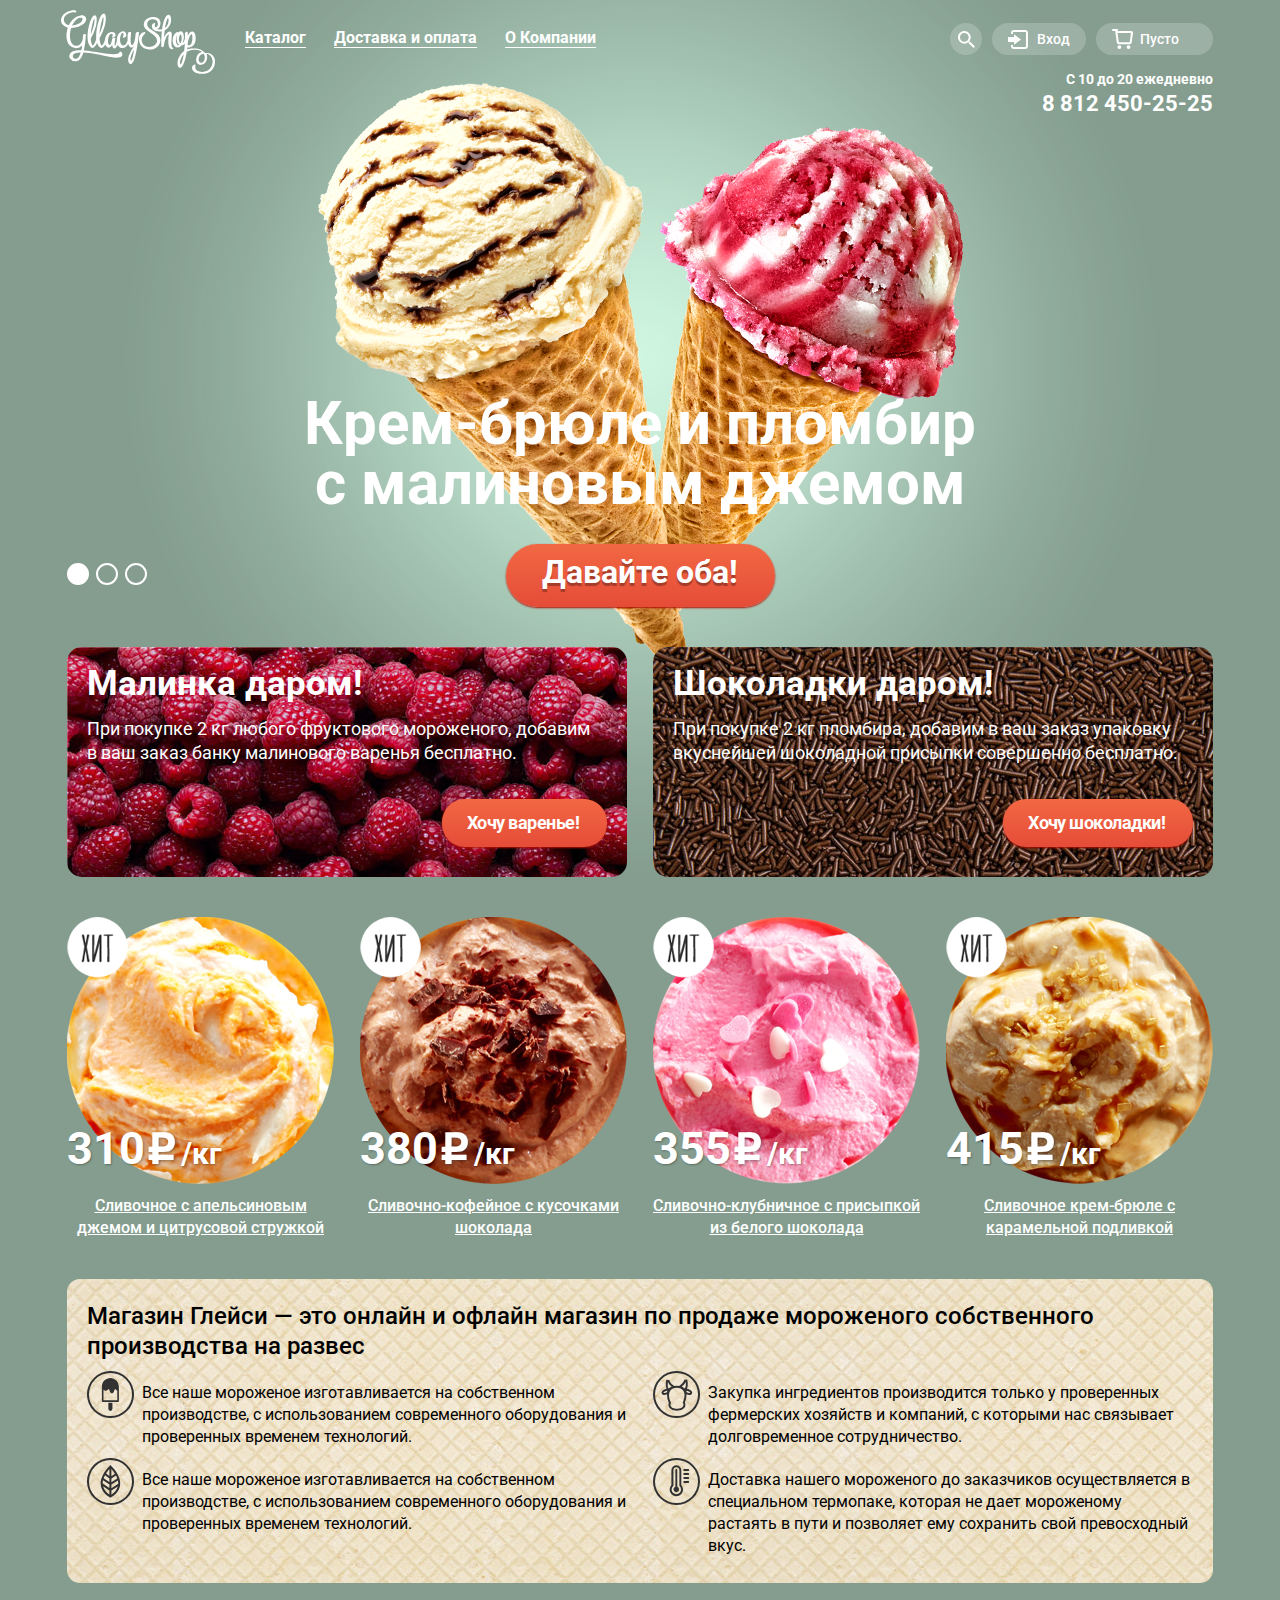
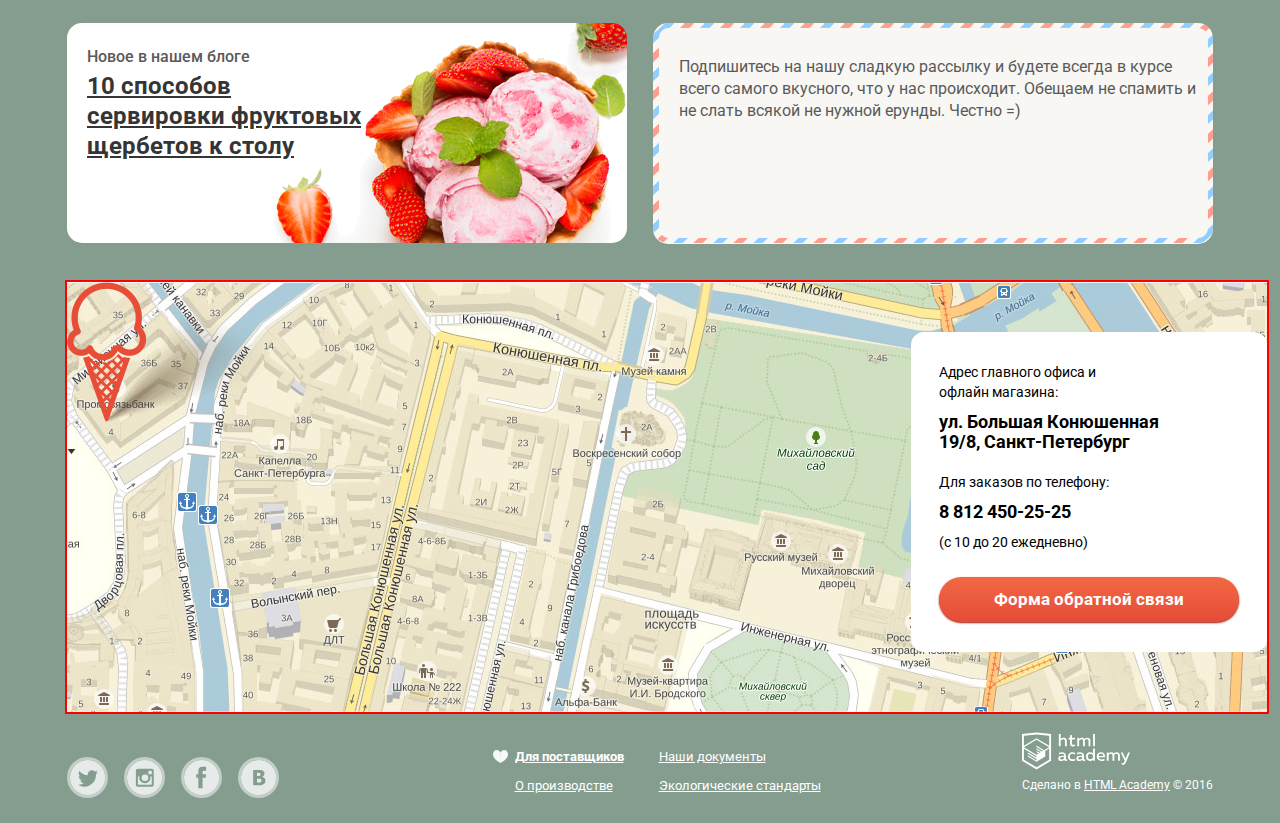
==== commit df4ac5c0: "comment" ====
--- a/index.html
+++ b/index.html
@@ -24,7 +24,7 @@
                         <nav class="main-navigation column-left">
                             <ul class="main-menu">
                                 <li class="main-menu-item menu-catalog">
-                                    <a href="#">Каталог</a>
+                                    <a href="catalog.html">Каталог</a>
                                     <ul class="sub-menu">
                                         <li><a href="#">Новинки</a></li>
                                         <li><a href="catalog.html">Сливочное</a></li>
@@ -126,7 +126,7 @@
                     <div class="promo-row clearfix">
                         <article class="column-left promo-item promo-1">
                             <h2 class="promo-title">Малинка даром!</h2>
-                            <p class="promo-description">При покупке 2 кг любого фруктового мороженого, добавим в ваш заказ банку малинового варенья бесплатно.</p>
+                            <p class="promo-description">При покупке 2 кг любого фруктового мороженого, добавим в&nbsp;ваш заказ банку малинового варенья бесплатно.</p>
                             <a class="btn promo-button" href="#">Хочу варенье!</a>
                         </article>
                         <article class="column-right promo-item promo-2">
@@ -207,7 +207,7 @@
                     <div class="promo-row clearfix">
                         <div class="column-left promo-item promo-item-news">
                             <div>Новое в нашем блоге</div>
-                            <a href="#">10  способов сервировки<br>фруктовых щербетов<br>к столу</a>
+                            <a href="#">10  способов сервировки фруктовых щербетов к&nbsp;столу</a>
                         </div>
                         <div class="column-right promo-item promo-item-delivery">
                             <p>Подпишитесь на нашу сладкую рассылку и будете всегда в курсе всего самого вкусного, что у нас происходит. Обещаем не спамить и не слать всякой не нужной ерунды. Честно =)</p>
@@ -220,11 +220,11 @@
                     </div>
 
                     <div class="map">
-
+<!--
                         <div class="map-container">
                             <iframe src="https://www.google.com/maps/embed?pb=!1m18!1m12!1m3!1d1998.598942412363!2d30.32089461564032!3d59.938796869048495!2m3!1f0!2f0!3f0!3m2!1i1024!2i768!4f13.1!3m3!1m2!1s0x4696310fca5ba729%3A0xea9c53d4493c879f!2zQm9sc2hheWEgS29ueXVzaGVubmF5YSB1bC4sIDE5LCBTYW5rdC1QZXRlcmJ1cmcsIOGDoOGDo-GDoeGDlOGDl-GDmCwgMTkxMTg2!5e0!3m2!1ska!2sge!4v1455931207963" width="1200" height="430" style="border:0" allowfullscreen></iframe>
                         </div>
-
+-->
                         <div class="map-contacts">
                             <p class="map-contacts-address">
                                 Адрес главного офиса и<br>
--- a/css/style.css
+++ b/css/style.css
@@ -1,3 +1,13 @@
+.sprite { background: url('sprite.png') no-repeat top left; width: 9px; height: 5px;  } 
+
+.sprite.arrow_left { background-position: 0 0; height: 14px; } 
+.sprite.arrow_right { background-position: 0 -24px; height: 14px; } 
+.sprite.hit { background-position: 0 -48px; width: 61px; height: 61px; } 
+.sprite.icon_user_cart_full { background-position: 0 -119px; width: 21px; height: 20px; } 
+.sprite.marker { background-position: 0 -149px; width: 218px; height: 142px; } 
+.sprite.select_marker { background-position: 0 -301px; } 
+.sprite.select_marker_hvr { background-position: 0 -316px; } 
+
 .column-left {
     float: left;
 }
@@ -179,7 +189,7 @@
     z-index: 2;
 }
         .main-header .logo {
-            margin-right: 15px;
+            margin-right: 10px;
             width: 154px;
             height: 70px;
             position: relative;
@@ -190,6 +200,7 @@
                 height: 64px;
                 position: absolute;
                 top: 10px;
+                left: -6px;
             }
 
             .main-menu {
@@ -202,10 +213,10 @@
                 .main-menu-item {
                     display: inline-block;
                     vertical-align: top;
-                    padding: 19px 0;
+                    padding: 22px 0 19px 0;
                     line-height: 0;
                     position: relative;
-                    margin-right: 5px;
+                    margin-right: 0px;
                 }
 
                 .main-menu-item>a:after {
@@ -240,7 +251,7 @@
                     font-weight: bold;
                     color: #fff;
                     text-decoration: none;
-                    padding: 3px 15px;
+                    padding: 3px 14px;
                 }
 
                 .main-menu .main-menu-item.active {
@@ -383,7 +394,7 @@
                 
                 height: 32px;
                 width: 32px;
-                margin-right: 10px;
+                margin-right: 6px;
                 border-radius: 50%;
             }
 
@@ -438,13 +449,13 @@
                 font-weight: 500;
                 padding-top: 4px;
                 padding-bottom: 4px;
-                padding-right: 17px;
-                padding-left: 44px;
+                padding-right: 16px;
+                padding-left: 45px;
                 color: #fff;
                 background-image: url("../img/icon_login.svg");
                 background-repeat: no-repeat;
                 background-position: 16px center;
-                margin-right: 10px;
+                margin-right: 6px;
             }
 
             .user-account-container:hover .user-account {
@@ -511,7 +522,7 @@
                 padding-top: 4px;
                 padding-bottom: 4px;
                 padding-right: 34px;
-                padding-left: 45px;
+                padding-left: 44px;
                 border-radius: 16px;
                 color: #fff;
                 background-repeat: no-repeat;
@@ -528,7 +539,8 @@
             }
 
             .user-cart-full {
-                background-image: url("../img/icon_user_cart_full.png");
+                background-image: url("../img/sprite.png");
+                background-position: 0 -119px;
             }
 
             .user-cart-container:hover .user-cart-empty {
@@ -656,7 +668,7 @@
                 font-weight: 700;
                 position: absolute;
                 right: 0;
-                top: 75px;
+                top: 69px;
                 text-align: right;
                 width: 200px;
                 color: #fff;
@@ -664,12 +676,12 @@
 
                 .header-contacts .date-range {
                     font-size: 14px;
-                    line-height: 24px;
+                    line-height: 20px;
                 }
 
                 .header-contacts .phone {
                     font-size: 22px;
-                    line-height: 32px;
+                    line-height: 30px;
                 }
 
 .main-content {
@@ -679,7 +691,7 @@
     .main-content .slider {
         position: relative;
         margin-top: 320px;
-        margin-bottom: 50px;
+        margin-bottom: 40px;
     }
 
         .slider-1,
@@ -716,7 +728,7 @@
             font-size: 32px;
             line-height: 42px;
             text-decoration: none;
-            padding: 11px 43px;
+            padding: 7px 37px 14px 36px;
             border-radius: 32px;
             text-shadow: 0 3px 1px rgba(0, 0, 0, 0.3);
         }
@@ -734,7 +746,7 @@
                 height: 18px;
                 border: 2px solid #fff;
                 border-radius: 50%;
-                margin-right: 8px;
+                margin-right: 7px;
                 cursor: pointer;
             }
 
@@ -758,6 +770,7 @@
 
             .slider .slider-item {
                 display: none;
+                font-size: 0;
             }
 
             #btn-1:checked ~ .site-wrapper .slider-1,
@@ -792,7 +805,7 @@
             width: 520px;
             height: 190px;
             padding: 20px;
-            border-radius: 10px;
+            border-radius: 15px;
         }
 
         .promo-row .promo-1 {
@@ -807,10 +820,10 @@
 
             .promo-item .promo-title {
                 font-size: 35px;
-                line-height: 45px;
+                line-height: 33px;
                 color: #fff;
                 margin: 0;
-                margin-bottom: 15px;
+                margin-bottom: 17px;
             }
 
             .promo-item .promo-description {
@@ -821,13 +834,14 @@
 
             .promo-item .promo-button {
                 position: absolute;
-                bottom: 20px;
+                bottom: 30px;
                 right: 20px;
                 text-decoration: none;
                 font-size: 18px;
                 line-height: 28px;
-                padding: 9px 22px;
+                padding: 10px 28px 10px 25px;
                 border-radius: 23px;
+                letter-spacing: -0.03em;
             }
 
     .catalog-content .goods-row:last-child {
@@ -898,9 +912,9 @@
                 content: "";
                 width: 61px;
                 height: 61px;
-                background-image: url("../img/hit.png");
+                background-image: url("../img/sprite.png");
                 background-repeat: no-repeat;
-                background-position: 0 0;
+                background-position: 0 -48px;
                 position: absolute;
                 top: 0;
                 left: 0;
@@ -908,7 +922,7 @@
             }
 
             .goods-item img {
-                margin-bottom: 15px;
+                margin-bottom: 6px;
             }
 
             .goods-item .goods-item-price {
@@ -919,15 +933,24 @@
                 color: #fff;
             }
 
-                .goods-item-price .goods-item-price-value,
-                .goods-item-price .goods-item-unity {
+                .goods-item-price-value,
+                .goods-item-unity {
                     display: inline-block;
-                    vertical-align: top;
+                    vertical-align: baseline;
                     line-height: 55px;
                     font-size: 45px;
                     text-shadow: 1px 1px 2px rgba(0, 0, 0, 0.3);
-                }
-
+                    line-height: 54px;
+                }
+
+                .goods-item-price-value {
+                    
+                }
+
+                .goods-item-unity {
+                    font-size: 30px;
+                    line-height : 42px;
+                }
 
                 .goods-item-price .goods-item-price-valute {
                     display: inline-block;
@@ -939,7 +962,6 @@
                     background-position: center;
                 }
 
-
             .goods-item .goods-item-title {
                 display: block;
                 font-size: 16px;
@@ -957,11 +979,11 @@
             }
 
     .shop-advantage {
-        padding: 30px 20px 25px 20px;
+        padding: 22px 20px 26px 20px;
         margin-bottom: 40px;
         background-color: #e6d8bc;
         background-image: url("../img/bg_advantage.jpg");
-        border-radius: 10px;
+        border-radius: 13px;
     }
 
         .shop-advantage .shop-advantage-main {
@@ -969,7 +991,6 @@
             line-height: 30px;
             font-weight: 500;
             margin: 0;
-            margin-bottom: 25px;
         }
 
         .shop-advantage ul {
@@ -989,10 +1010,7 @@
                     font-size: 16px;
                     line-height: 22px;
                     padding-left: 55px;
-                }
-
-                .shop-advantage p:first-child {
-                    margin-bottom: 20px;
+                    padding-top: 21px;
                 }
 
                 .shop-advantage .icecream {
@@ -1016,7 +1034,7 @@
                 .shop-advantage .cow,
                 .shop-advantage .thermometer {
                     background-repeat: no-repeat;
-                    background-position: 0 0;
+                    background-position: 0 10px;
                 }
 
     .main-content .promo-row {
@@ -1038,7 +1056,7 @@
 
             .promo-item-news div {
                 font-size: 16px;
-                line-height: 22px;
+                line-height: 28px;
                 font-weight: 500;
                 color: #5a5a5a;
             }
@@ -1048,6 +1066,8 @@
                 line-height: 30px;
                 font-weight: bold;
                 color: #353535;
+                display: block;
+                width: 285px;
             }
 
             .promo-item-news a:hover {
@@ -1062,13 +1082,14 @@
             font-size: 16px;
             line-height: 22px;
             color: #5a5a5a;
+            padding: 33px 14px 8px 26px;
         }
 
             .promo-item-delivery p {
                 font-size: 16px;
                 line-height: 22px;
                 margin: 0;
-                margin-bottom: 35px;
+                margin-bottom: 337px;
             }
 
             .promo-item-delivery input {
@@ -1100,14 +1121,14 @@
         outline: 2px solid red;
         bottom: -468px;
         amargin-left: -200px;
-        margin-right: -400px;
+        amargin-right: -400px;
         height: 430px;
         width: 1200px;
-        background-image: url("../img/marker.png"),
+        background-image: url("../img/sprite.png"),
                           url("../img/map.jpg");
         background-repeat: no-repeat,
                            no-repeat;
-        background-position: 265px center,
+        background-position: 0 -149px,
                              center;
     }
 
@@ -1122,6 +1143,10 @@
             padding: 30px 28px;
             background-color: #fff;
             border-radius: 13px;
+            width: 300px;
+            position: absolute;
+            right: 0;
+            top: 50px;
         }
 
             .map-contacts p {
@@ -1468,17 +1493,8 @@
             color: #ffbc9e;
         }
 
-
-.catalog {
-
-}
-
     .catalog .main-header {
         margin-bottom: 25px;
-    }
-
-    .catalog .catalog-content {
-
     }
 
         .catalog-content .breadcrumbs {
@@ -1583,9 +1599,9 @@
                     }
 
                     .catalog-filter-item .styled-select {
-                        background-image: url("../img/select_marker.png");
+                        background-image: url("../img/sprite.png");
                         background-repeat: no-repeat;
-                        background-position: 186px center;
+                        background-position: 186px -301px;
                         background-color: #9DB1A6;
                         border-radius: 18px;
                     }
@@ -1614,14 +1630,10 @@
                             font-weight: 400;
                         }
 
-                        .catalog-filter-item .styled-select:hover {
-                            
-                        }
-
                         .catalog-filter-item .styled-select:hover select {
-                            background-image: url("../img/select_marker_hvr.png");
+                            background-image: url("../img/sprite.png");
                             background-repeat: no-repeat;
-                            background-position: 186px center;
+                            background-position: 186px -316px;
                             color: #343434;
                             background-color: #fff;
                             border-radius: 18px;
@@ -1936,15 +1948,15 @@
             .pagination-item.next:hover a,
             .pagination-item.next:active a {
                 background-color: transparent;
-                background-image: url("../img/arrow_right.png");
+                background-image: url("../img/sprite.png");
                 background-repeat: no-repeat;
-                background-position: center;
+                background-position: 0 -24px;
             }
 
             .prev.disabled {
-                background-image: url("../img/arrow_left.png");
+                background-image: url("../img/sprite.png");
                 background-repeat: no-repeat;
-                background-position: center;
+                background-position: 0 0;
             }
 
 
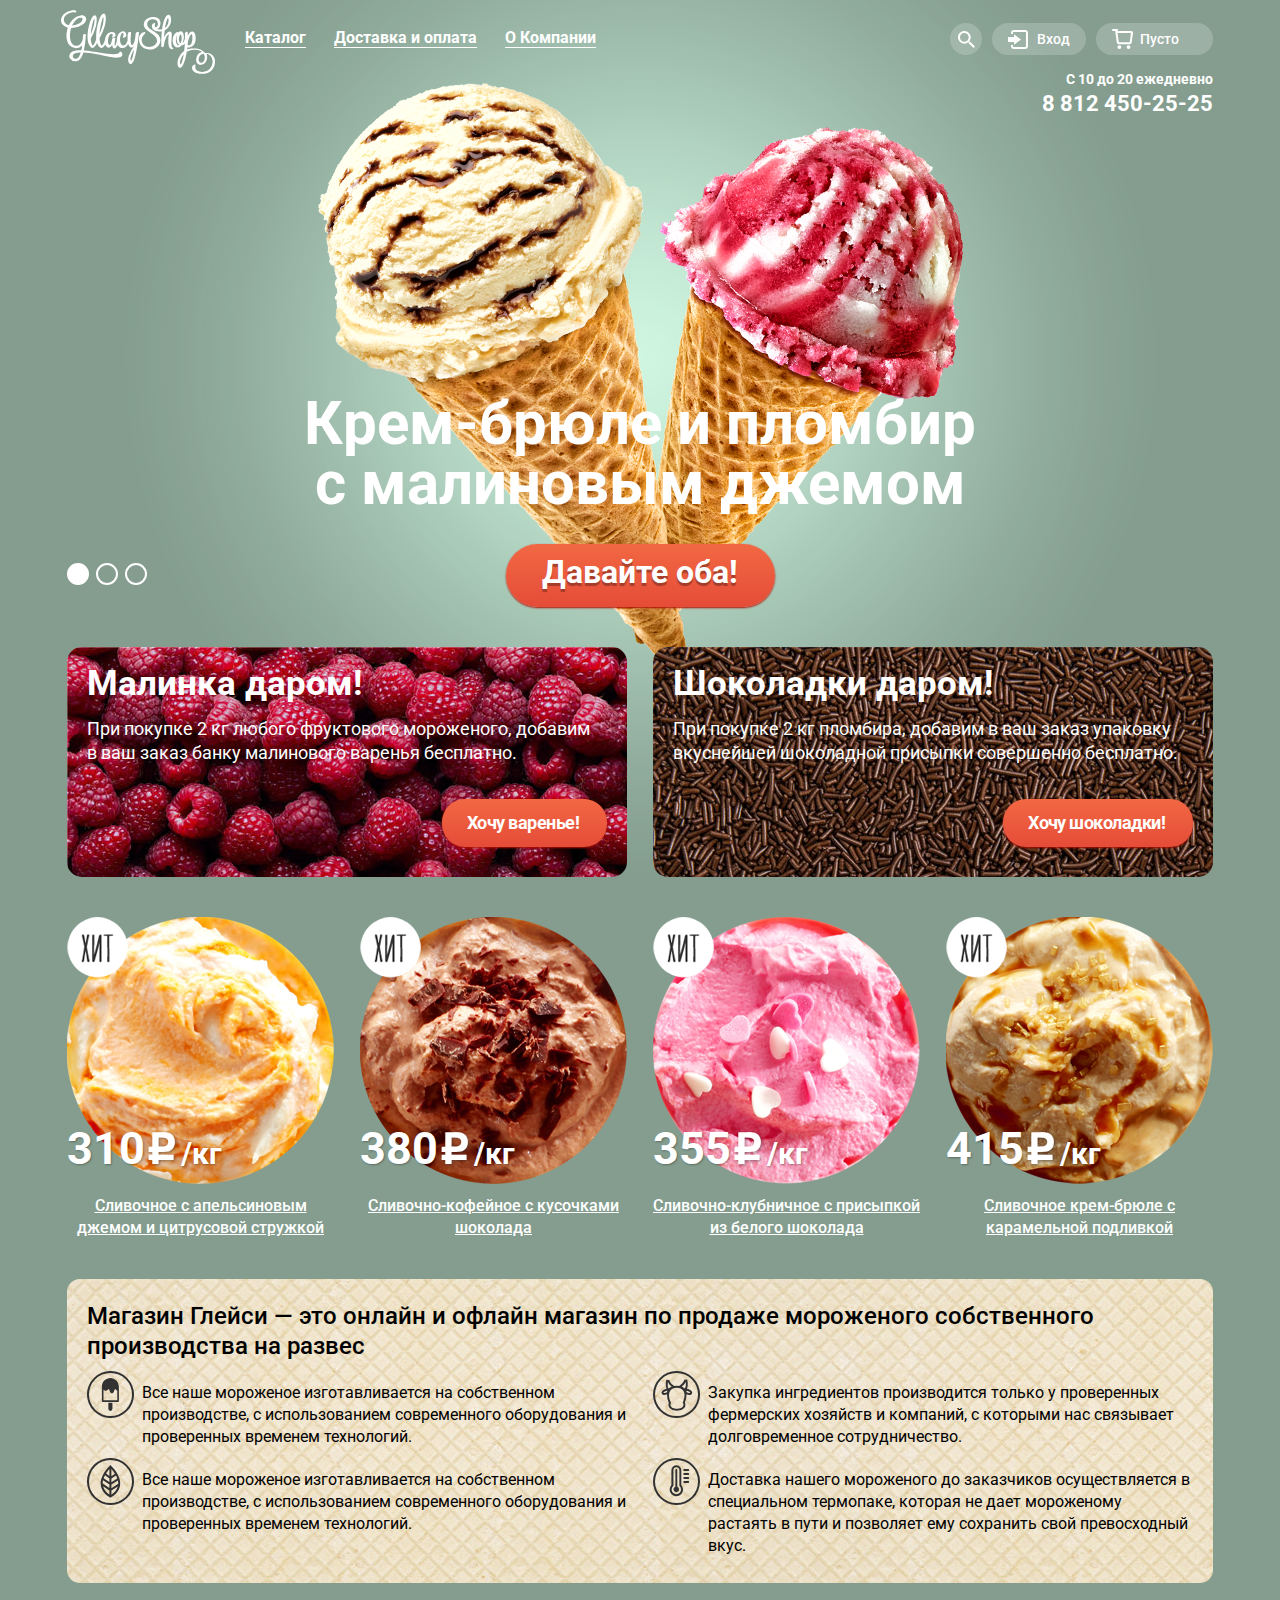
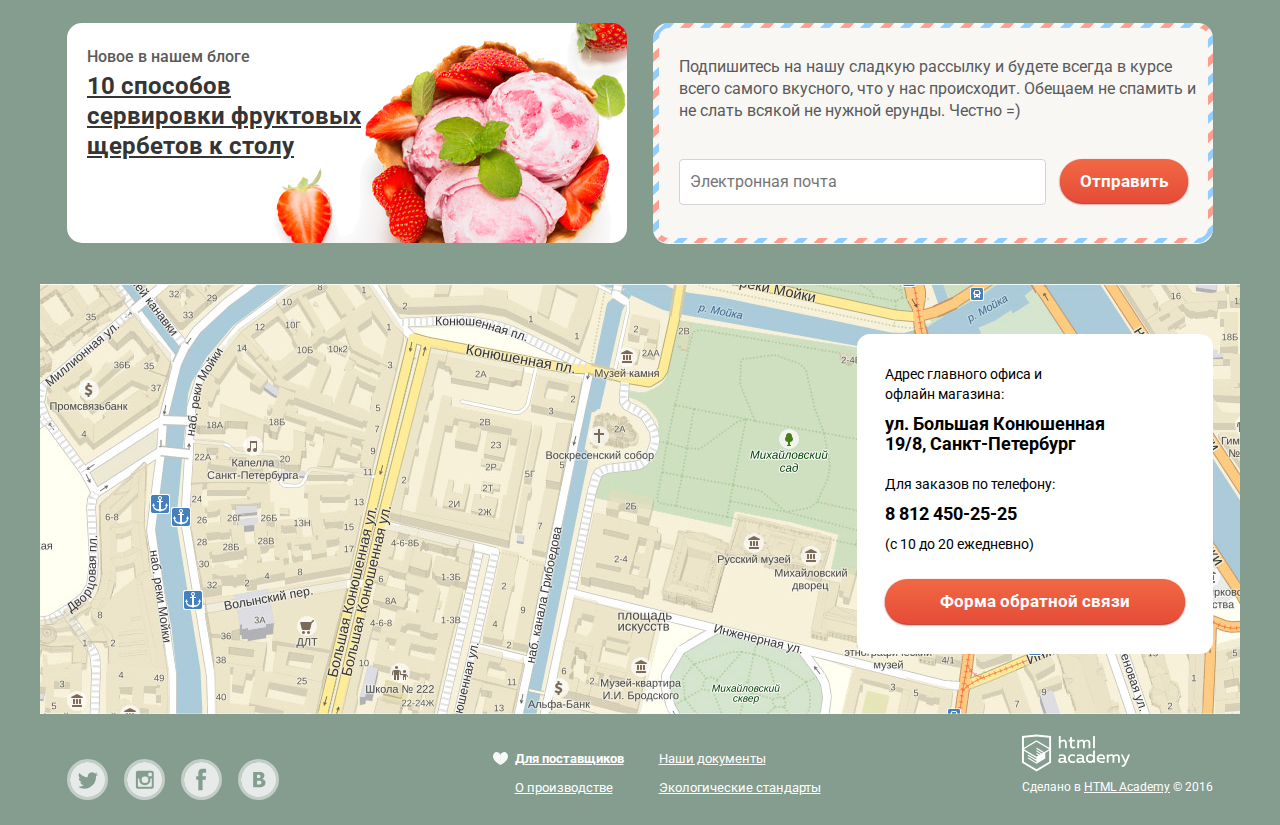
==== commit e3daea6f: "Карта помощь при созвоне" ====
--- a/index.html
+++ b/index.html
@@ -15,12 +15,12 @@
         <input type="radio" name="slider" id="btn-3">
 
         <div class="site-wrapper">
-            <div class="site-container">
-                <header class="main-header clearfix">
+            <header class="main-header clearfix">
+                <div class="site-container">
                     <div class="column-left clearfix">
                         <div class="logo column-left">
                             <img src="img/logo_gllacy.svg" width="154" height="64" alt="Глейси">
-                        </div> 
+                        </div>
                         <nav class="main-navigation column-left">
                             <ul class="main-menu">
                                 <li class="main-menu-item menu-catalog">
@@ -99,10 +99,11 @@
                             <div class="phone">8 812 450-25-25</div>
                         </div>
                     </div>
-                </header>
-
-                <main class="main-content">
-
+                </div>
+            </header>
+
+            <main class="main-content">
+                <div class="site-container">
                     <div class="slider">
                         <div class="slider-item slider-1">
                             <div class="slider-title">Крем-брюле и пломбир с малиновым джемом</div>
@@ -191,7 +192,7 @@
                     </div>
 
                     <div class="shop-advantage">
-                        <p class="shop-advantage-main">Магазин Глейси  — это онлайн и офлайн магазин по продаже мороженого собственного производства на развес</p> 
+                        <p class="shop-advantage-main">Магазин Глейси  — это онлайн и офлайн магазин по продаже мороженого собственного производства на развес</p>
                         <ul class="clearfix">
                             <li class="column-left">
                                 <p class="shop-advantage-item icecream">Все наше мороженое изготавливается на собственном производстве, с использованием современного оборудования и проверенных временем технологий.</p>
@@ -218,32 +219,33 @@
                             </form>
                         </div>
                     </div>
-
-                    <div class="map">
-<!--
-                        <div class="map-container">
-                            <iframe src="https://www.google.com/maps/embed?pb=!1m18!1m12!1m3!1d1998.598942412363!2d30.32089461564032!3d59.938796869048495!2m3!1f0!2f0!3f0!3m2!1i1024!2i768!4f13.1!3m3!1m2!1s0x4696310fca5ba729%3A0xea9c53d4493c879f!2zQm9sc2hheWEgS29ueXVzaGVubmF5YSB1bC4sIDE5LCBTYW5rdC1QZXRlcmJ1cmcsIOGDoOGDo-GDoeGDlOGDl-GDmCwgMTkxMTg2!5e0!3m2!1ska!2sge!4v1455931207963" width="1200" height="430" style="border:0" allowfullscreen></iframe>
-                        </div>
--->
-                        <div class="map-contacts">
-                            <p class="map-contacts-address">
-                                Адрес главного офиса и<br>
-                                офлайн магазина:
-                                <span>ул. Большая Конюшенная<br>
-                                19/8, Санкт-Петербург</span>
-                            </p>
-                            <p class="map-contacts-phone">
-                                Для заказов по телефону:
-                                <span>8 812 450-25-25</span>
-                                (с 10 до 20 ежедневно)
-                            </p>
-                            <button class="btn feedback">Форма обратной связи</button>
-                        </div>
-                    </div>
-                </main>
-                
-                <footer class="main-footer clearfix">
-
+                </div>
+
+                <div class="map">
+
+                    <div class="map-container">
+                        <iframe src="https://www.google.com/maps/embed?pb=!1m18!1m12!1m3!1d1998.598942412363!2d30.32089461564032!3d59.938796869048495!2m3!1f0!2f0!3f0!3m2!1i1024!2i768!4f13.1!3m3!1m2!1s0x4696310fca5ba729%3A0xea9c53d4493c879f!2zQm9sc2hheWEgS29ueXVzaGVubmF5YSB1bC4sIDE5LCBTYW5rdC1QZXRlcmJ1cmcsIOGDoOGDo-GDoeGDlOGDl-GDmCwgMTkxMTg2!5e0!3m2!1ska!2sge!4v1455931207963" height="430" style="border:0; width: 100%;" allowfullscreen></iframe>
+                    </div>
+
+                    <div class="map-contacts">
+                        <p class="map-contacts-address">
+                            Адрес главного офиса и<br>
+                            офлайн магазина:
+                            <span>ул. Большая Конюшенная<br>
+                            19/8, Санкт-Петербург</span>
+                        </p>
+                        <p class="map-contacts-phone">
+                            Для заказов по телефону:
+                            <span>8 812 450-25-25</span>
+                            (с 10 до 20 ежедневно)
+                        </p>
+                        <button class="btn feedback">Форма обратной связи</button>
+                    </div>
+                </div>
+            </main>
+
+            <footer class="main-footer clearfix">
+                <div class="site-container">
                     <ul class="footer-social column-left">
                         <li class="social-btn social-btn-twit"><a href="#">Твиттер</a></li>
                         <li class="social-btn social-btn-inst"><a href="#">Инстаграм</a></li>
@@ -268,24 +270,22 @@
                         </a>
                         <p>Сделано в <a href="https://htmlacademy.ru">HTML Academy</a> © 2016</p>
                     </div>
-
-                </footer>
-
-                <div class="modal-window" id="feedback-form">
-                    <div class="modal-content">
-                        <div class="close"></div>
-                        <p>Мы обязательно вам ответим!</p>
-                        <form action="https://echo.htmlacademy.ru" method="post" class="clearfix">
-                            <input type="text" name="user-name" id="user-name" placeholder="Как вас зовут?">
-                            <label for="user-name">Как вас зовут?</label>
-                            <input type="text" name="answer-mail" id="answer-mail" placeholder="Ваша почта для ответа?">
-                            <label for="answer-mail">Ваша почта для ответа?</label>
-                            <textarea name="user-message" id="message" placeholder="Напишите что-нибудь..."></textarea>
-                            <label for="message">Напишите что-нибудь...</label>
-                            <button class="btn" type="submit">Отправить</button>
-                        </form>
-                    </div>
-                </div>
+                </div>
+            </footer>
+        </div>
+        <div class="modal-window" id="feedback-form">
+            <div class="modal-content">
+                <div class="close"></div>
+                <p>Мы обязательно вам ответим!</p>
+                <form action="https://echo.htmlacademy.ru" method="post" class="clearfix">
+                    <input type="text" name="user-name" id="user-name" placeholder="Как вас зовут?">
+                    <label for="user-name">Как вас зовут?</label>
+                    <input type="text" name="answer-mail" id="answer-mail" placeholder="Ваша почта для ответа?">
+                    <label for="answer-mail">Ваша почта для ответа?</label>
+                    <textarea name="user-message" id="message" placeholder="Напишите что-нибудь..."></textarea>
+                    <label for="message">Напишите что-нибудь...</label>
+                    <button class="btn" type="submit">Отправить</button>
+                </form>
             </div>
         </div>
         <script src="js/script.js"></script>
--- a/css/style.css
+++ b/css/style.css
@@ -1,12 +1,12 @@
-.sprite { background: url('sprite.png') no-repeat top left; width: 9px; height: 5px;  } 
-
-.sprite.arrow_left { background-position: 0 0; height: 14px; } 
-.sprite.arrow_right { background-position: 0 -24px; height: 14px; } 
-.sprite.hit { background-position: 0 -48px; width: 61px; height: 61px; } 
-.sprite.icon_user_cart_full { background-position: 0 -119px; width: 21px; height: 20px; } 
-.sprite.marker { background-position: 0 -149px; width: 218px; height: 142px; } 
-.sprite.select_marker { background-position: 0 -301px; } 
-.sprite.select_marker_hvr { background-position: 0 -316px; } 
+.sprite { background: url('sprite.png') no-repeat top left; width: 9px; height: 5px;  }
+
+.sprite.arrow_left { background-position: 0 0; height: 14px; }
+.sprite.arrow_right { background-position: 0 -24px; height: 14px; }
+.sprite.hit { background-position: 0 -48px; width: 61px; height: 61px; }
+.sprite.icon_user_cart_full { background-position: 0 -119px; width: 21px; height: 20px; }
+.sprite.marker { background-position: 0 -149px; width: 218px; height: 142px; }
+.sprite.select_marker { background-position: 0 -301px; }
+.sprite.select_marker_hvr { background-position: 0 -316px; }
 
 .column-left {
     float: left;
@@ -43,7 +43,7 @@
 
     font-weight: bold;
     color: #fff;
-    
+
     border: none;
     outline: none;
 }
@@ -264,7 +264,7 @@
                     border-radius: 16px;
                     border-bottom: none;
                     color: #000;
-                    
+
                     font-size: 16px;
                     line-height: 26px;
                     font-weight: bold;
@@ -341,7 +341,7 @@
                             .sub-menu li a{
                                 color: #000;
                                 text-decoration: none;
-                                
+
                             }
 
                             .sub-menu li:hover {
@@ -391,7 +391,7 @@
                 background-image: url("../img/icon_search.svg");
                 background-repeat: no-repeat;
                 background-position: center;
-                
+
                 height: 32px;
                 width: 32px;
                 margin-right: 6px;
@@ -411,7 +411,7 @@
 
                     display: none;
                     padding: 17px 15px;
-                    
+
                     border-radius: 5px;
                     background-color: #f8f7f4;
 
@@ -944,7 +944,7 @@
                 }
 
                 .goods-item-price-value {
-                    
+
                 }
 
                 .goods-item-unity {
@@ -1038,7 +1038,7 @@
                 }
 
     .main-content .promo-row {
-        
+
     }
 
         .promo-row .promo-item-news,
@@ -1073,7 +1073,7 @@
             .promo-item-news a:hover {
                 color: #ec593c;
             }
-        
+
         .promo-row .promo-item-delivery {
             background-color: #f8f7f4;
             background-image: url("../img/bg_promo_4.png");
@@ -1089,7 +1089,7 @@
                 font-size: 16px;
                 line-height: 22px;
                 margin: 0;
-                margin-bottom: 337px;
+                margin-bottom: 37px;
             }
 
             .promo-item-delivery input {
@@ -1116,37 +1116,27 @@
                 border-radius: 22px;
             }
 
-    .main-content .map {
-        position: absolute;
-        outline: 2px solid red;
-        bottom: -468px;
-        amargin-left: -200px;
-        amargin-right: -400px;
+    .map {
+        min-width: 1200px;
+        position: relative;
         height: 430px;
-        width: 1200px;
-        background-image: url("../img/sprite.png"),
-                          url("../img/map.jpg");
-        background-repeat: no-repeat,
-                           no-repeat;
-        background-position: 0 -149px,
-                             center;
     }
 
-        .map .map-container {
+        .map-container {
+            background: url("../img/map.jpg") no-repeat 50% 50%;
             height: 430px;
-            position: absolute;
-            top: 0;
-            left: 0;
-        }
-
-        .map .map-contacts {
+            width: 100%;
+        }
+
+        .map-contacts {
             padding: 30px 28px;
             background-color: #fff;
             border-radius: 13px;
             width: 300px;
             position: absolute;
-            right: 0;
+            right: 50%;
             top: 50px;
+            margin-right: -573px;
         }
 
             .map-contacts p {
@@ -1321,7 +1311,6 @@
 
 .main-footer {
     width: 100%;
-    margin-top: 468px;
     text-align: center;
     padding-bottom: 25px;
 }
@@ -1384,7 +1373,7 @@
             .social-btn-vk a {
                 background-image: url("../img/icon_vk.svg");
             }
-            
+
 
             .social-btn:hover a {
                 border-color: #dbe3de;
@@ -1430,7 +1419,7 @@
 
 
 
-            
+
 
     .main-footer .footer-info {
         display: inline-block;
@@ -1612,12 +1601,12 @@
                             font-weight: 500;
 
                             padding: 6.5px 50px 6.5px 15px;
-                            
+
                             color: #fff;
 
                             outline: none;
                             border: none;
-                            
+
                             background: transparent;
 
                             -webkit-appearance: none;
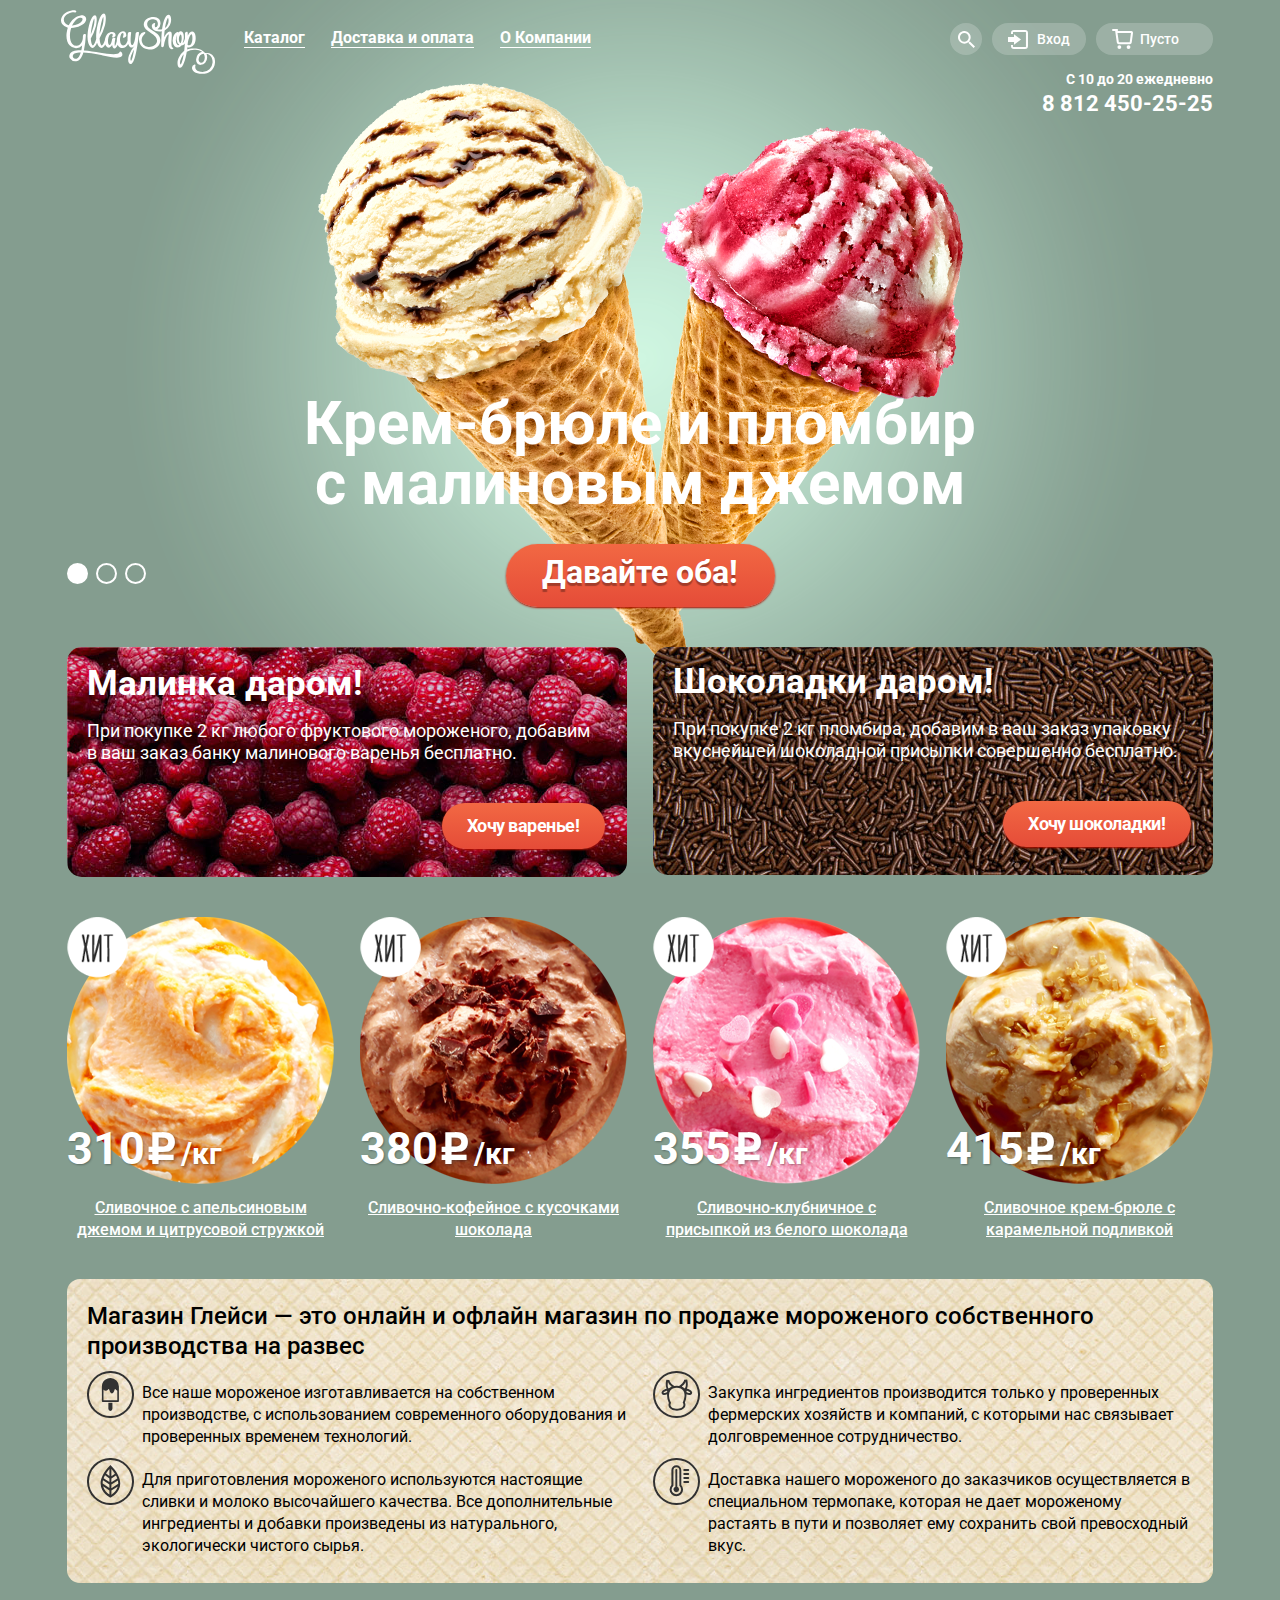
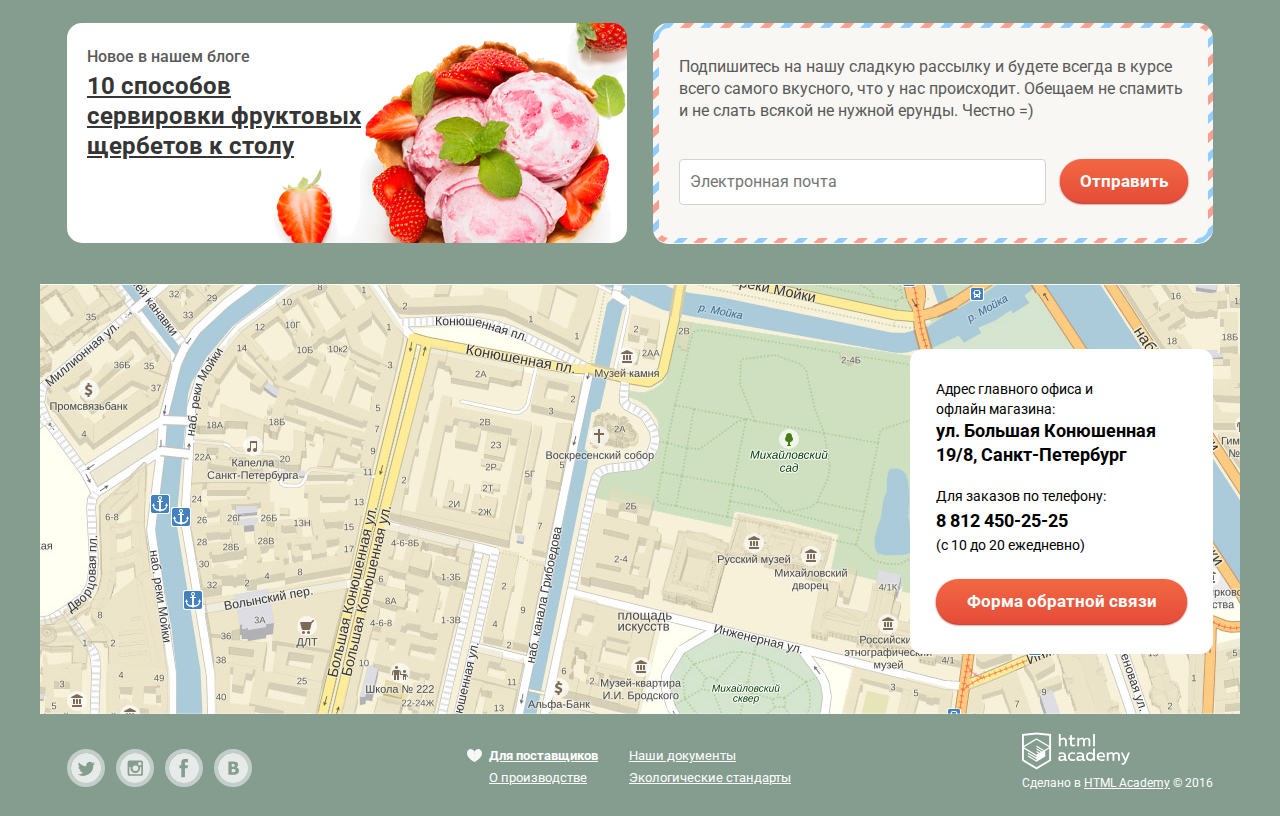
==== commit f4d865fd: "comment" ====
--- a/index.html
+++ b/index.html
@@ -196,7 +196,7 @@
                         <ul class="clearfix">
                             <li class="column-left">
                                 <p class="shop-advantage-item icecream">Все наше мороженое изготавливается на собственном производстве, с использованием современного оборудования и проверенных временем технологий.</p>
-                                <p class="shop-advantage-item leaf">Все наше мороженое изготавливается на собственном производстве, с использованием современного оборудования и проверенных временем технологий.</p>
+                                <p class="shop-advantage-item leaf">Для приготовления мороженого используются настоящие сливки и молоко высочайшего качества. Все дополнительные ингредиенты и добавки произведены из натурального, экологически чистого сырья.</p>
                             </li>
                             <li class="column-right">
                                 <p class="shop-advantage-item cow">Закупка ингредиентов  производится только у проверенных фермерских хозяйств и компаний, с которыми нас связывает долговременное сотрудничество.</p>
@@ -211,7 +211,7 @@
                             <a href="#">10  способов сервировки фруктовых щербетов к&nbsp;столу</a>
                         </div>
                         <div class="column-right promo-item promo-item-delivery">
-                            <p>Подпишитесь на нашу сладкую рассылку и будете всегда в курсе всего самого вкусного, что у нас происходит. Обещаем не спамить и не слать всякой не нужной ерунды. Честно =)</p>
+                            <p>Подпишитесь на нашу сладкую рассылку и будете всегда в курсе всего самого вкусного, что у нас происходит. Обещаем не спамить и&nbsp;не слать всякой не нужной ерунды. Честно =)</p>
                             <form action="https://echo.htmlacademy.ru" method="post">
                                 <input type="text" name="client-mail" id="client-mail" placeholder="Электронная почта">
                                 <label for="client-mail">Электронная почта</label>
@@ -231,7 +231,7 @@
                         <p class="map-contacts-address">
                             Адрес главного офиса и<br>
                             офлайн магазина:
-                            <span>ул. Большая Конюшенная<br>
+                            <span>ул. Большая Конюшенная
                             19/8, Санкт-Петербург</span>
                         </p>
                         <p class="map-contacts-phone">
@@ -288,6 +288,6 @@
                 </form>
             </div>
         </div>
-        <script src="js/script.js"></script>
+        <script src="js/scriptmin.js"></script>
     </body>
 </html>
--- a/css/style.css
+++ b/css/style.css
@@ -38,7 +38,6 @@
 
 .btn {
     background-image: linear-gradient(#f26843, #e54c38);
-
     box-shadow: 0 1px 2px 0 #ac1000;
 
     font-weight: bold;
@@ -146,21 +145,20 @@
     box-shadow: 0 20px 20px 0 rgba(0, 0, 0, 0.4);
 }
 
-
-    input[name="slider"] {
-        display: none;
-    }
-
-    .site-wrapper {
-        min-width: 1200px;
-    }
-
-    .site-container {
-        padding-left: 27px;
-        padding-right: 27px;
-        max-width: 1146px;
-        margin: 0 auto;
-    }
+input[name="slider"] {
+    display: none;
+}
+
+.site-wrapper {
+    min-width: 1200px;
+}
+
+.site-container {
+    padding-left: 27px;
+    padding-right: 27px;
+    max-width: 1146px;
+    margin: 0 auto;
+}
 
 .catalog .site-wrapper {
     background-color: #849d8f;
@@ -179,10 +177,6 @@
     color: #ffffff;
     font-weight: bold;
 }
-
-
-
-
 
 .main-header {
     position: relative;
@@ -251,15 +245,15 @@
                     font-weight: bold;
                     color: #fff;
                     text-decoration: none;
-                    padding: 3px 14px;
-                }
-
-                .main-menu .main-menu-item.active {
-                    padding-top: 19px;
+                    padding: 3px 13px;
+                }
+
+                .main-menu-item.active {
+                    padding-top: 23px;
                     padding-bottom: 19px;
                 }
 
-                .main-menu .main-menu-item.active>a {
+                .main-menu-item.active>a {
                     background-color: #d07058;
                     border-radius: 16px;
                     border-bottom: none;
@@ -338,10 +332,9 @@
                             padding-bottom: 0;
                         }
 
-                            .sub-menu li a{
+                            .sub-menu a{
                                 color: #000;
                                 text-decoration: none;
-
                             }
 
                             .sub-menu li:hover {
@@ -360,9 +353,9 @@
         position: relative;
     }
 
-        .main-header .search-form-container,
-        .main-header .user-account-container,
-        .main-header .user-cart-container {
+        .search-form-container,
+        .user-account-container,
+        .user-cart-container {
             display: inline-block;
             vertical-align: middle;
             font-size: 0;
@@ -378,9 +371,9 @@
                 display: block;
             }
 
-            .main-header .search-form,
-            .main-header .user-account,
-            .main-header .user-cart {
+            .search-form,
+            .user-account,
+            .user-cart {
                 border: none;
                 outline: none;
                 background-color: rgba(255, 255, 255, 0.2);
@@ -441,7 +434,7 @@
                             padding: 7px 11.5px;
                         }
 
-            .main-header .user-account {
+            .user-account {
                 position: relative;
                 border-radius: 16px;
                 font-size: 14px;
@@ -564,12 +557,12 @@
                         width: 511px;
                     }
 
-                        .user-cart .user-cart-item {
+                        .user-cart-item {
                             font-size: 13px;
                             line-height: 19px;
                             display: block;
                         }
-                            .user-cart-items .user-cart-item:first-child {
+                            .user-cart-item:first-child {
                                 margin-bottom: 20px;
                             }
 
@@ -581,7 +574,7 @@
                                 padding-top: 10px;
                             }
 
-                            .user-cart-item .user-cart-item-remouve {
+                            .user-cart-item-remouve {
                                 position: relative;
                                 width: 18px;
                                 cursor: pointer;
@@ -612,19 +605,13 @@
                                             transform: rotate(-45deg);
                                 }
 
-                            .user-cart-item .user-cart-item-image {
+                            .user-cart-item-image {
                                 width: 50px;
                                 text-align: center;
                                 height: 33px;
                             }
-/* vnaxo es kodi mchirdeba tu ara */
-                            user-cart-item-image img {
-                                height: 33px;
-                                vertical-align: middle;
-                                width: 33px;
-                            }
-
-                            .user-cart-item .user-cart-item-title {
+
+                            .user-cart-item-title {
                                 width: 215px;
                                 text-align: left;
                                 padding-left: 10px;
@@ -674,12 +661,12 @@
                 color: #fff;
             }
 
-                .header-contacts .date-range {
+                .date-range {
                     font-size: 14px;
                     line-height: 20px;
                 }
 
-                .header-contacts .phone {
+                .phone {
                     font-size: 22px;
                     line-height: 30px;
                 }
@@ -688,7 +675,7 @@
     position: relative;
 }
 
-    .main-content .slider {
+    .slider {
         position: relative;
         margin-top: 320px;
         margin-bottom: 40px;
@@ -707,7 +694,7 @@
             display: none;
         }
 
-        .slider .slider-title {
+        .slider-title {
             font-size: 60px;
             font-weight: 700;
             line-height: 60px;
@@ -722,7 +709,7 @@
             background-position: center top;
         }
 
-        .slider .slider-button {
+        .slider-button {
             display: inline-block;
             vertical-align: top;
             font-size: 32px;
@@ -733,7 +720,7 @@
             text-shadow: 0 3px 1px rgba(0, 0, 0, 0.3);
         }
 
-        .slider .slider-toggle {
+        .slider-toggle {
             position: absolute;
             bottom: 22px;
             font-size: 0;
@@ -742,11 +729,11 @@
             .slider-toggle label {
                 display: inline-block;
                 vertical-align: top;
-                width: 18px;
-                height: 18px;
+                width: 17px;
+                height: 17px;
                 border: 2px solid #fff;
                 border-radius: 50%;
-                margin-right: 7px;
+                margin-right: 8px;
                 cursor: pointer;
             }
 
@@ -794,31 +781,41 @@
                 background-image: url("../img/slide_3.png");
             }
 
-    .main-content .promo-row {
+    .promo-row {
         width: 100%;
         margin-bottom: 40px;
         color: #fff;
     }
 
-        .promo-row .promo-item {
+        .promo-item {
             position: relative;
             width: 520px;
-            height: 190px;
+            height: 195px;
             padding: 20px;
             border-radius: 15px;
         }
 
-        .promo-row .promo-1 {
+        .promo-1 {
             background-color: #620000;
             background-image: url("../img/bg_promo_1.jpg");
-        }
-
-        .promo-row .promo-2 {
+            padding-top: 15px;
+        }
+
+            .promo-1 .promo-title {
+                margin-bottom: 15px;
+            }
+
+        .promo-2 {
             background-color: #502610;
             background-image: url("../img/bg_promo_2.jpg");
-        }
-
-            .promo-item .promo-title {
+            padding-top: 13px;
+        }
+
+            .promo-2 .promo-title {
+                margin-bottom: 15px;
+            }
+
+            .promo-title {
                 font-size: 35px;
                 line-height: 33px;
                 color: #fff;
@@ -826,20 +823,20 @@
                 margin-bottom: 17px;
             }
 
-            .promo-item .promo-description {
+            .promo-description {
+                font-size: 18px;
+                line-height: 22px;
+                margin: 0;
+            }
+
+            .promo-button {
+                position: absolute;
+                bottom: 28px;
+                right: 22px;
+                text-decoration: none;
                 font-size: 18px;
                 line-height: 24px;
-                margin: 0;
-            }
-
-            .promo-item .promo-button {
-                position: absolute;
-                bottom: 30px;
-                right: 20px;
-                text-decoration: none;
-                font-size: 18px;
-                line-height: 28px;
-                padding: 10px 28px 10px 25px;
+                padding: 11px 26px 11px 25px;
                 border-radius: 23px;
                 letter-spacing: -0.03em;
             }
@@ -848,7 +845,7 @@
         margin-bottom: 0;
     }
 
-        .goods-row .goods-item {
+        .goods-item {
             float: left;
             width: 267px;
             margin-right: 26px;
@@ -856,7 +853,7 @@
             font-size: 0;
         }
 
-        .goods-item .quick-button {
+        .quick-button {
             display: none;
             position: absolute;
             top: -5px;
@@ -886,11 +883,11 @@
             z-index: 3;
         }
 
-        .goods-row .goods-item:last-child {
+        .goods-item:last-child {
             margin-right: 0;
         }
 
-        .goods-item a.quick-view {
+        a.quick-view {
             position: absolute;
             bottom: 20px;
             left: 50%;
@@ -922,10 +919,10 @@
             }
 
             .goods-item img {
-                margin-bottom: 6px;
-            }
-
-            .goods-item .goods-item-price {
+                margin-bottom: 8px;
+            }
+
+            .goods-item-price {
                 position: absolute;
                 top: 205px;
                 font-size: 0;
@@ -943,16 +940,12 @@
                     line-height: 54px;
                 }
 
-                .goods-item-price-value {
-
-                }
-
                 .goods-item-unity {
                     font-size: 30px;
                     line-height : 42px;
                 }
 
-                .goods-item-price .goods-item-price-valute {
+                .goods-item-price-valute {
                     display: inline-block;
                     vertical-align: top;
                     width: 36px;
@@ -962,7 +955,7 @@
                     background-position: center;
                 }
 
-            .goods-item .goods-item-title {
+            .goods-item-title {
                 display: block;
                 font-size: 16px;
                 line-height: 22px;
@@ -971,10 +964,13 @@
                 text-align: center;
                 color: #fff;
                 margin-top: -6px;
-                margin-bottom: 40px;
-            }
-
-            .goods-item .goods-item-title:hover {
+                margin-bottom: 38px;
+                margin-left: auto;
+                margin-right: auto;
+                width: 258px;
+            }
+
+            .goods-item-title:hover {
                 color: #ffbc9e;
             }
 
@@ -986,7 +982,7 @@
         border-radius: 13px;
     }
 
-        .shop-advantage .shop-advantage-main {
+        .shop-advantage-main {
             font-size: 24px;
             line-height: 30px;
             font-weight: 500;
@@ -1013,41 +1009,37 @@
                     padding-top: 21px;
                 }
 
-                .shop-advantage .icecream {
+                .icecream {
                     background-image: url("../img/icon_advantage_icecream.svg");
                 }
 
-                .shop-advantage .leaf {
+                .leaf {
                     background-image: url("../img/icon_advantage_leaf.svg");
                 }
 
-                .shop-advantage .cow {
+                .cow {
                     background-image: url("../img/icon_advantage_cow.svg");
                 }
 
-                .shop-advantage .thermometer {
+                .thermometer {
                     background-image: url("../img/icon_advantage_thermometer.svg");
                 }
 
-                .shop-advantage .icecream,
-                .shop-advantage .leaf,
-                .shop-advantage .cow,
-                .shop-advantage .thermometer {
+                .icecream,
+                .leaf,
+                .cow,
+                .thermometer {
                     background-repeat: no-repeat;
                     background-position: 0 10px;
                 }
 
-    .main-content .promo-row {
-
-    }
-
-        .promo-row .promo-item-news,
-        .promo-row .promo-item-delivery {
+        .promo-item-news,
+        .promo-item-delivery {
             height: 180px;
             position: relative;
         }
 
-        .promo-row .promo-item-news {
+        .promo-item-news {
             background-image: url("../img/bg_promo_3.png");
             background-color: #fff;
             background-repeat: no-repeat;
@@ -1074,7 +1066,7 @@
                 color: #ec593c;
             }
 
-        .promo-row .promo-item-delivery {
+        .promo-item-delivery {
             background-color: #f8f7f4;
             background-image: url("../img/bg_promo_4.png");
             background-repeat: no-repeat;
@@ -1129,13 +1121,13 @@
         }
 
         .map-contacts {
-            padding: 30px 28px;
+            padding: 30px 26px;
             background-color: #fff;
             border-radius: 13px;
-            width: 300px;
+            width: 251px;
             position: absolute;
             right: 50%;
-            top: 50px;
+            top: 65px;
             margin-right: -573px;
         }
 
@@ -1145,28 +1137,24 @@
                 line-height: 20px;
             }
 
-            .map-contacts .map-contacts-address {
-                margin-bottom: 20px;
+            .map .map-contacts-address {
+                margin-bottom: 19px;
             }
 
                 .map-contacts span {
                     display: block;
                     font-size: 18px;
-                    line-height: 24p;
+                    line-height: 24px;
                     font-weight: bold;
                 }
 
-                .map-contacts-address span {
-                    margin-top: 10px;
-                }
-
-            .map-contacts .map-contacts-phone {
-                margin-bottom: 25px;
+            .map .map-contacts-phone {
+                margin-bottom: 24px;
             }
 
                 .map-contacts-phone span {
-                    margin-top: 10px;
-                    margin-bottom: 10px;
+                    margin-top: 3px;
+                    margin-bottom: 2px;
                 }
 
             .map-contacts > button {
@@ -1181,11 +1169,11 @@
             .map .feedback {
                 font-size: 17px;
                 line-height: 25px;
-                padding: 10px 50px;
+                padding: 10px 30px;
                 border-radius: 37px;
             }
 
-    .index .modal-window {
+    .modal-window {
         outline: 2px solid green;
         display: none;
         position: fixed;
@@ -1198,7 +1186,7 @@
         background-color: rgba(0, 0, 0, 0.4);
     }
 
-        .modal-window .modal-content {
+        .modal-content {
             position: absolute;
             top: 100px;
             left: 50%;
@@ -1217,10 +1205,6 @@
                 margin-bottom: 20px;
                 font-size: 24px;
                 line-height: 30px;
-            }
-
-            .modal-content form {
-
             }
 
                 .modal-content input {
@@ -1311,7 +1295,6 @@
 
 .main-footer {
     width: 100%;
-    text-align: center;
     padding-bottom: 25px;
 }
 
@@ -1319,21 +1302,29 @@
     border-top: 1px solid rgba(255, 255, 255, 0.3);
 }
 
-    .main-footer .footer-social,
-    .main-footer .footer-info {
+    .footer-social,
+    .footer-info {
         list-style-type: none;
         margin: 0;
         padding: 0;
+        font-size: 0
     }
 
-    .main-footer .footer-social {
-        margin-top: 45px;
+    .index .footer-social {
+        margin-top: 35px;
+        margin-right: 215px;
+    }
+
+    .catalog .footer-social {
+        margin-top: 18px;
+        margin-right: 215px;
     }
 
         .footer-social li {
             display: inline-block;
             vertical-align: middle;
             font-size: 0;
+            margin-right: 11px;
         }
 
             .social-btn {
@@ -1343,14 +1334,13 @@
                 .social-btn a {
                     font-size: 0;
                     display: block;
-                    width: 35px;
-                    height: 35px;
+                    width: 30px;
+                    height: 30px;
                     background-repeat: no-repeat;
                     background-position: center;
-                    background-size: 35px 35px;
-                    border: 3px solid #c2cec7;
+                    background-size: 30px 30px;
+                    border: 4px solid #c2cec7;
                     border-radius: 50%;
-                    margin-right: 12px;
                 }
 
             .footer-social li:last-child {
@@ -1417,14 +1407,10 @@
                 background-image: url("../img/icon_vk_act.svg");
             }
 
-
-
-
-
-    .main-footer .footer-info {
+    .footer-info {
         display: inline-block;
         vertical-align: top;
-        margin-top: 35px;
+        margin-top: 32px;
 
         font-size: 13px;
         line-height: 19px;
@@ -1435,6 +1421,10 @@
         background-position: 0 3px;
     }
 
+    .catalog .footer-info {
+        margin-top: 16px;
+    }
+
         .footer-info li {
             display: inline-block;
             vertical-align: top;
@@ -1442,7 +1432,7 @@
 
             .footer-info li:first-child {
                 padding-left: 22px;
-                margin-right: 32px;
+                margin-right: 28px;
             }
 
             .footer-info a {
@@ -1459,18 +1449,18 @@
             }
 
             .footer-info a:first-child {
-                margin-bottom: 10px;
-            }
-
-    .main-footer .footer-logo {
+                margin-bottom: 3px;
+            }
+
+    .footer-logo {
         text-align: left;
-        margin-top: 20px;
+        margin-top: 18px;
     }
 
         .footer-logo p {
             margin: 0;
             font-size: 12px;
-            line-height: 18px;
+            line-height: 15px;
             color: #fff;
         }
 
@@ -1483,23 +1473,23 @@
         }
 
     .catalog .main-header {
-        margin-bottom: 25px;
+        margin-bottom: 22px;
     }
 
-        .catalog-content .breadcrumbs {
+        .breadcrumbs {
             display: inline-block;
             vertical-align: top;
             list-style: none;
-            margin: 0 0 5px;
             padding: 0;
+            margin: 0;
         }
 
             .breadcrumbs-item {
                 display: inline-block;
                 vertical-align: top;
                 font-size: 14px;
-                line-height: 20px;
-                padding-right: 22px;
+                line-height: 17px;
+                padding-right: 17px;
                 color: #fff;
                 position: relative;
             }
@@ -1524,7 +1514,7 @@
                         content: "»";
                         display: block;
                         position: absolute;
-                        right: 5px;
+                        right: 4px;
                         top: 0;
                     }
 
@@ -1537,60 +1527,63 @@
             margin: 0;
             margin-bottom: 20px;
             font-size: 35px;
-            line-height: 45px;
+            line-height: 42px;
             font-weight: bold;
         }
 
-        .catalog-content .catalog-filter {
-            margin-bottom: 40px;
-        }
-
-            .catalog-filter .catalog-filter-row {
-
-            }
-
-            .catalog-filter .catalog-filter-row:first-child {
-                margin-bottom: 15px;
-            }
-
-                .catalog-filter-row .catalog-filter-item {
+        .catalog-filter {
+            margin-bottom: 39px;
+        }
+
+            .catalog-filter-row:first-child {
+                margin-bottom: 12px;
+            }
+
+                .catalog-filter-row:first-child label:first-child {
+                    font-size: 14px;
+                }
+
+                .catalog-filter-item {
                     display: inline-block;
                     vertical-align: top;
-                    margin-right: 15px;
-                }
-
-                .catalog-filter-row .catalog-filter-item:last-child {
+                    margin-right: 11px;
+                }
+
+                .catalog-filter-item:last-child {
                     margin-right: 0;
                 }
 
-                    .catalog-filter-item .richness,
-                    .catalog-filter-item .fillers {
+                    .richness,
+                    .fillers {
                         font-size: 0;
                     }
 
                     .catalog-filter-item label {
                         display: inline-block;
                         vertical-align: middle;
-                        font-size: 14px;
-                        line-height: 20px;
+                        font-size: 16px;
+                        line-height: 23px;
                         font-weight: 500;
                         padding-left: 15px;
-                        margin-bottom: 5px;
+                        margin-bottom: 4px;
                         color: #fff;
+                    }
+
+                    label.price-range {
+                        font-size: 14px;
                     }
 
                     .catalog-filter-item legend {
                         font-size: 14px;
                         line-height: 20px;
                         font-weight: 500;
-                        margin-bottom: 5px;
                         color: #fff;
                     }
 
-                    .catalog-filter-item .styled-select {
-                        background-image: url("../img/sprite.png");
+                    .styled-select {
+                        background-image: url("../img/select_marker.png");
                         background-repeat: no-repeat;
-                        background-position: 186px -301px;
+                        background-position: 169px 16px;
                         background-color: #9DB1A6;
                         border-radius: 18px;
                     }
@@ -1600,7 +1593,7 @@
                             line-height: 22px;
                             font-weight: 500;
 
-                            padding: 6.5px 50px 6.5px 15px;
+                            padding: 7px 32px 7px 15px;
 
                             color: #fff;
 
@@ -1619,7 +1612,7 @@
                             font-weight: 400;
                         }
 
-                        .catalog-filter-item .styled-select:hover select {
+                        .styled-select:hover select {
                             background-image: url("../img/sprite.png");
                             background-repeat: no-repeat;
                             background-position: 186px -316px;
@@ -1628,16 +1621,18 @@
                             border-radius: 18px;
                         }
 
-                        .catalog-filter-item .styled-select:hover option {
+                        .styled-select:hover option {
                             color: #343434;
                             background-color: #fff;
                         }
 
                     .richness {
                         position: relative;
-                        margin-top: 24px;
-                        padding-left: 15px;
-                        padding-right: 15px;
+                        margin-top: 27px;
+                        margin-left: 0;
+                        margin-right: 0;
+                        padding-left: 17px;
+                        padding-right: 17px;
                         background-color: rgba(255, 255, 255, 0.2);
                         border-radius: 18px;
                         font-size: 0;
@@ -1658,7 +1653,7 @@
                             margin: 0;
                             display: inline-block;
                             vertical-align: top;
-                            padding: 8px 20px 8px 30px;
+                            padding: 6.5px 20px 6.5px 29px;
                             z-index: 1;
                             position: relative;
                         }
@@ -1667,7 +1662,7 @@
                             padding-right: 0;
                         }
 
-                    .catalog-filter-item .price-range-controls {
+                    .price-range-controls {
                         width: 188px;
                         position: relative;
                         padding: 16px;
@@ -1675,20 +1670,20 @@
                         border-radius: 18px;
                     }
 
-                        .price-range-controls .scale {
+                        .scale {
                             height: 4px;
                             background-color: rgba(255, 255, 255, 0.5);
 
                         }
 
-                            .price-range-controls .bar {
-                                width: 40%;
+                            .bar {
+                                width: 41%;
                                 height: 4px;
-                                margin-left: 10%;
+                                margin-left: 21%;
                                 background-color: #fff;
                             }
 
-                        .price-range-controls .range-toggle {
+                        .price-range-toggle {
                             position: absolute;
                             top: 50%;
                             width: 20px;
@@ -1699,15 +1694,15 @@
                             box-shadow: 0 2px 2px 0 rgba(0, 0, 0, 0.1);
                         }
 
-                        .range-toggle.range-toggle-min {
-                            left: 16%;
+                        .range-toggle-min {
+                            left: 46px;
 
                             -webkit-transform: translate(-50%, -50%);
                                     transform: translate(-50%, -50%);
                         }
 
-                        .range-toggle.range-toggle-max {
-                            right: 50%;
+                        .range-toggle-max {
+                            right: 76px;
 
                             -webkit-transform: translate(50%, -50%);
                                     transform: translate(50%, -50%);
@@ -1717,10 +1712,10 @@
                         border: none;
                     }
 
-                    .catalog-filter-item .fillers {
+                    .fillers {
                         display: inline-block;
                         vertical-align: top;
-                        margin-right: 10px;
+                        margin-right: 11px;
                     }
 
                         .fillers .fieldset-item {
@@ -1728,9 +1723,18 @@
                             vertical-align: top;
                         }
 
+                        .fillers .fieldset-item:nth-of-type(3) label {
+                            padding-left: 34px;
+                            padding-right: 22px;
+                        }
+
+                        .fillers .fieldset-item:nth-of-type(4) label {
+                            padding-left: 33px;
+                        }
+
                     .richness legend {
                         position: absolute;
-                        top: -24px;
+                        top: -25px;
                     }
 
                     .richness input[type="radio"]  {
@@ -1738,7 +1742,7 @@
                         visibility: hidden;
                     }
 
-                    .richness .radio-inner {
+                    .radio-inner {
                         width: 10px;
                         height: 10px;
                         border-radius: 50%;
@@ -1747,7 +1751,7 @@
                         left: 3.5px;
                     }
 
-                    .richness .radio-outer {
+                    .radio-outer {
                         width: 18px;
                         height: 18px;
                         border: 1px solid #fff;
@@ -1801,9 +1805,9 @@
 
                     .fillers {
                         position: relative;
-                        margin-top: 24px;
+                        margin-top: 26px;
                         padding-left: 15px;
-                        padding-right: 15px;
+                        padding-right: 19px;
                         background-color: rgba(255, 255, 255, 0.2);
                         border-radius: 18px;
                     }
@@ -1814,7 +1818,7 @@
 
                     .fillers legend {
                         position: absolute;
-                        top: -25px;
+                        top: -24px;
                     }
 
                     .fillers input {
@@ -1825,7 +1829,7 @@
                     .fillers label {
                         margin: 0;
                         padding: 0;
-                        padding: 8px 20px 8px 30px;
+                        padding: 6.5px 21px 6.5px 30px;
                         position: relative;
                         z-index: 1;
                     }
@@ -1868,22 +1872,27 @@
                     }
 
     .catalog-content .goods {
-        margin-bottom: 75px;
+        margin-bottom: 42px;
     }
 
-    .catalog-content .pagination {
+    .pagination {
         list-style-type: none;
         margin: 0;
         padding: 0;
-
         float: right;
+        font-size: 0;
+        margin-right: -8px;
     }
 
         .pagination-item {
             display: inline-block;
             vertical-align: top;
-            margin-left: 15px;
             text-align: center;
+            margin-left: 3px;
+        }
+
+        .next {
+            margin-left: 7px;
         }
 
             .pagination-item a {
@@ -1939,13 +1948,14 @@
                 background-color: transparent;
                 background-image: url("../img/sprite.png");
                 background-repeat: no-repeat;
-                background-position: 0 -24px;
+                background-position: 9px -18px;
             }
 
             .prev.disabled {
                 background-image: url("../img/sprite.png");
                 background-repeat: no-repeat;
-                background-position: 0 0;
+                background-position: 9px 6px;
+                margin-right: 4px;
             }
 
 
